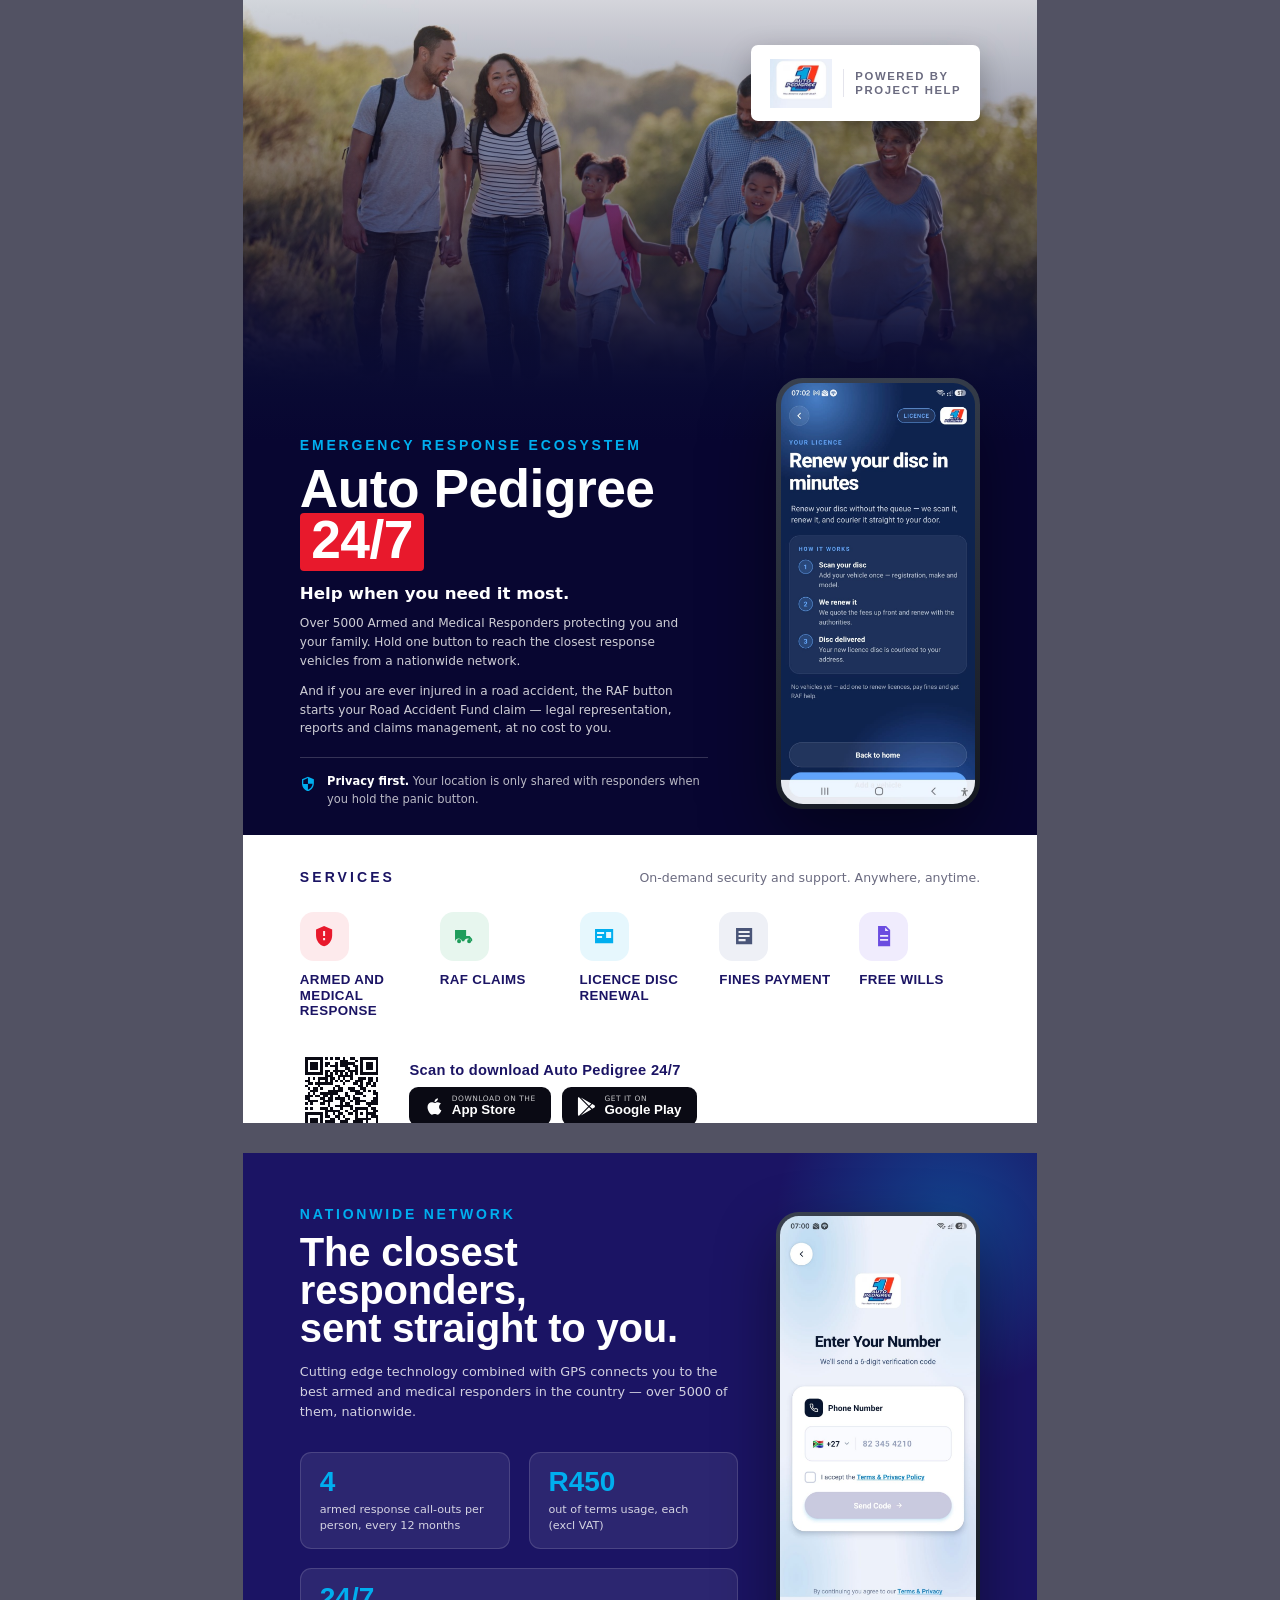
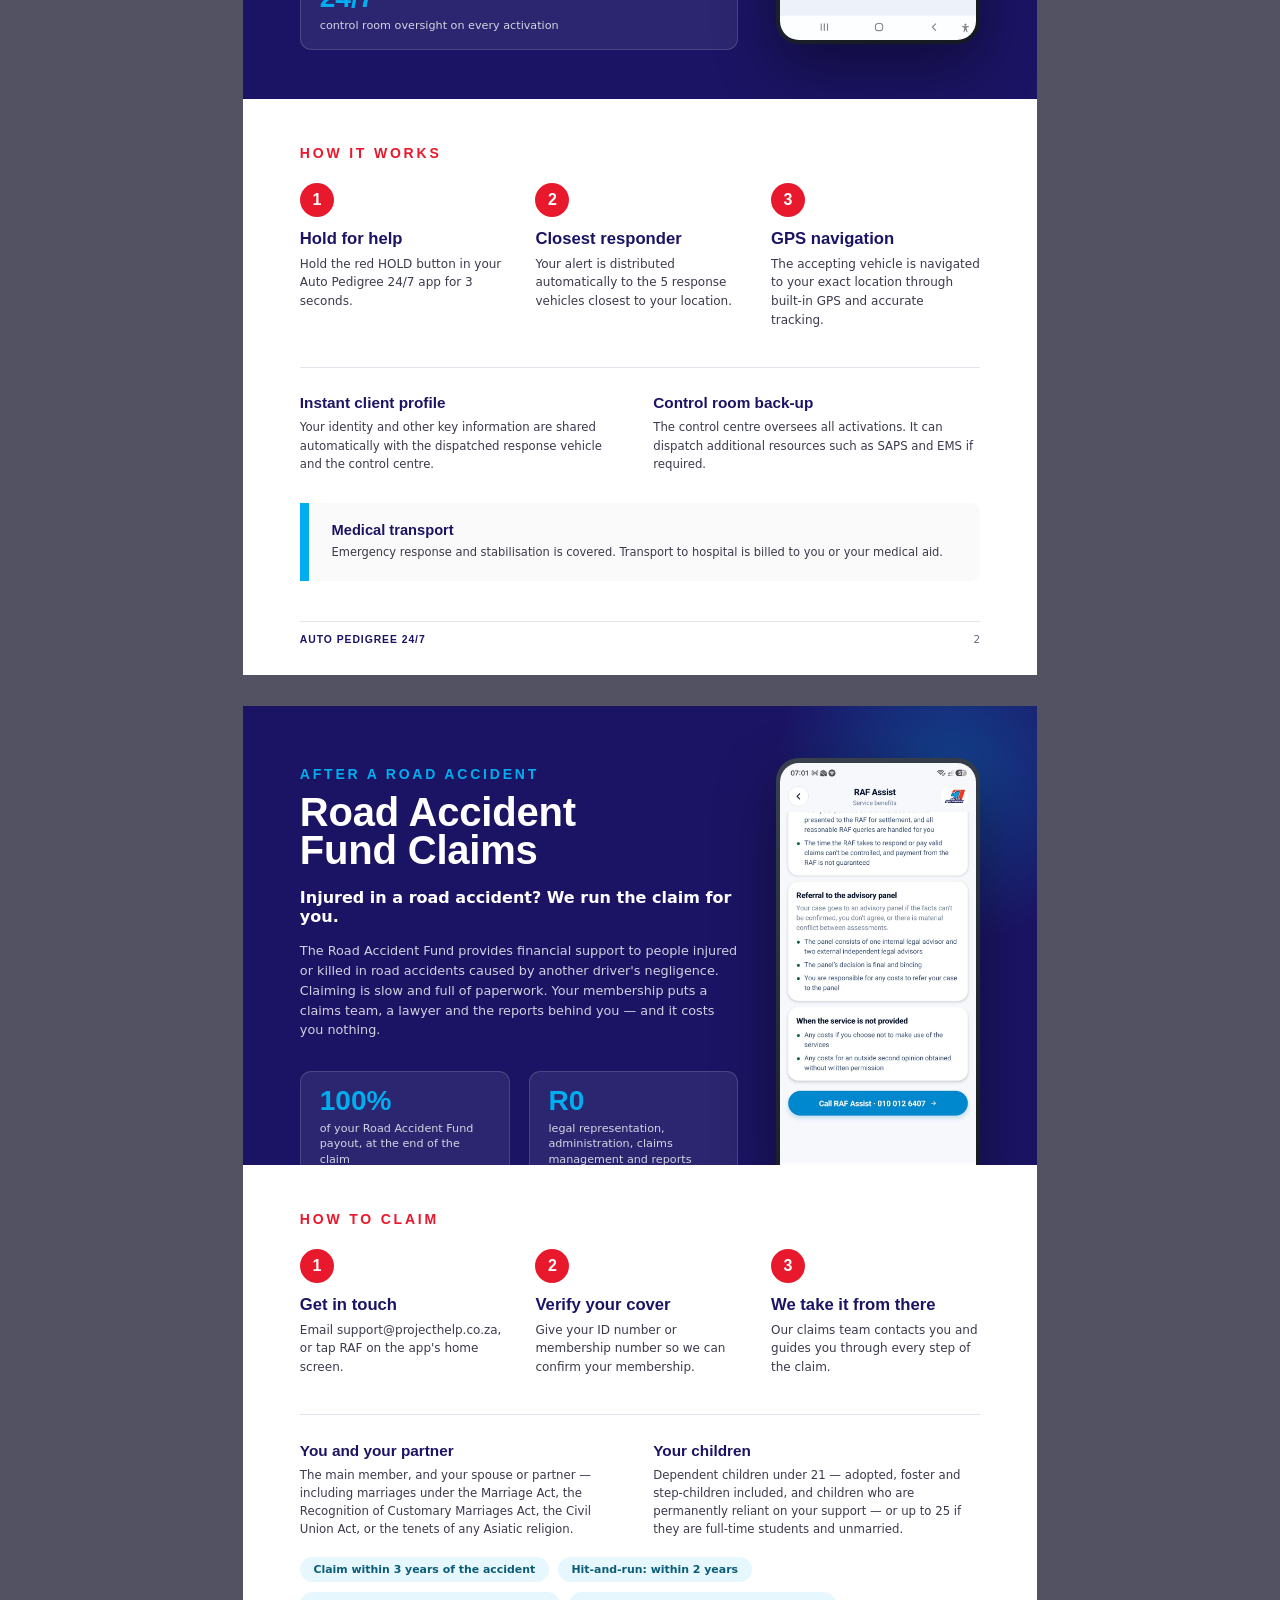
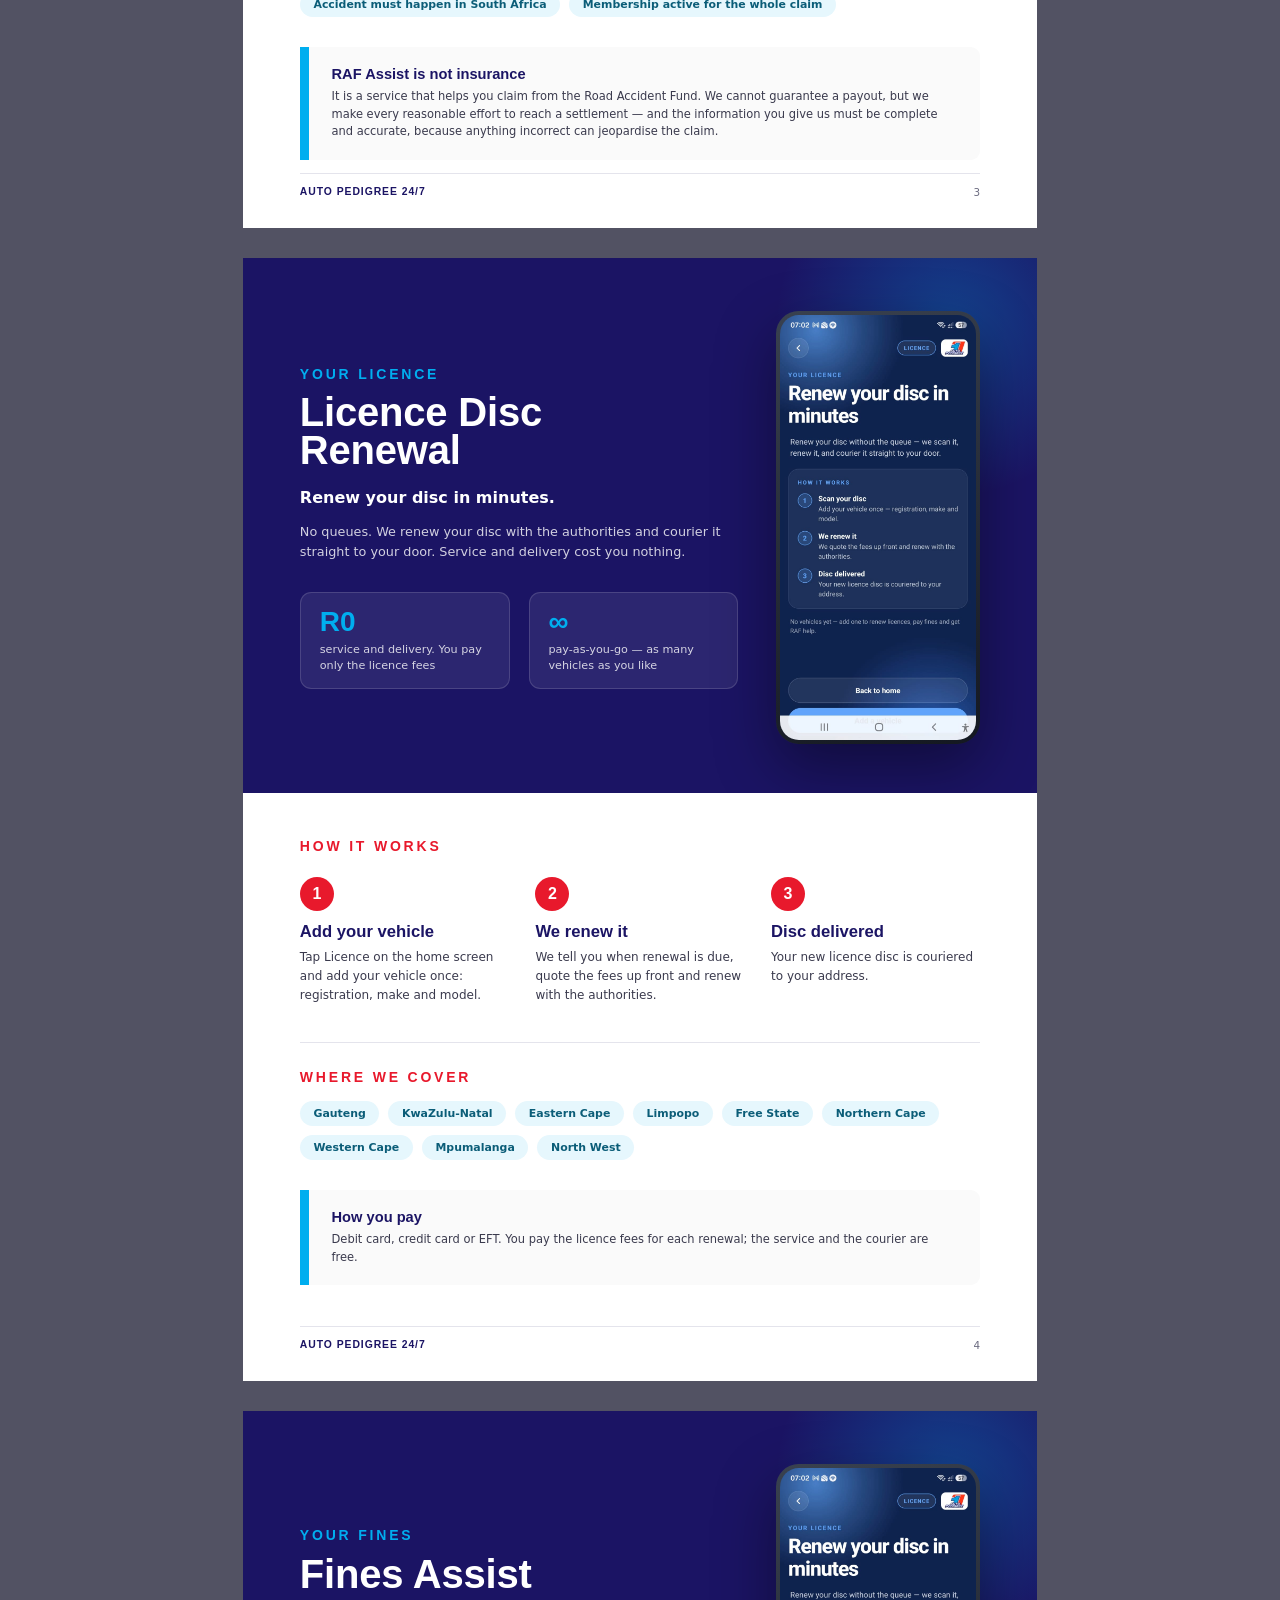
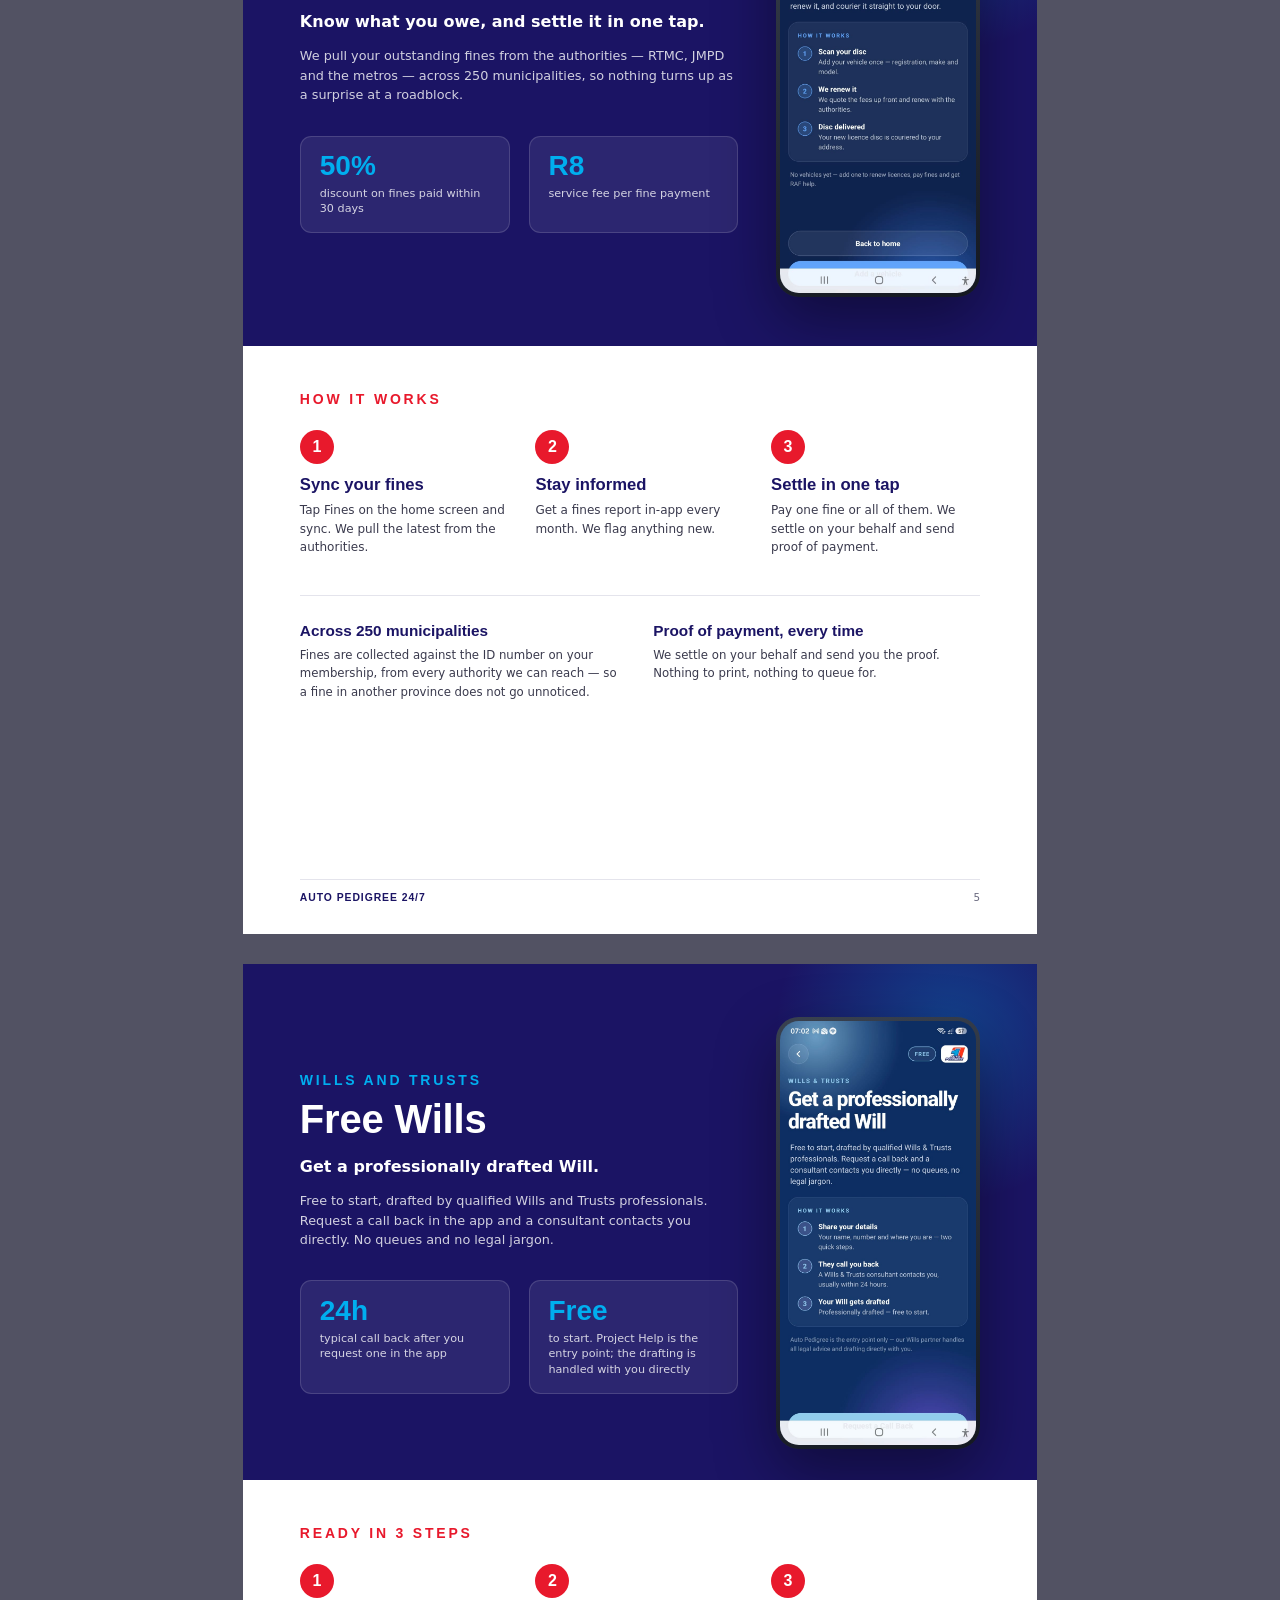
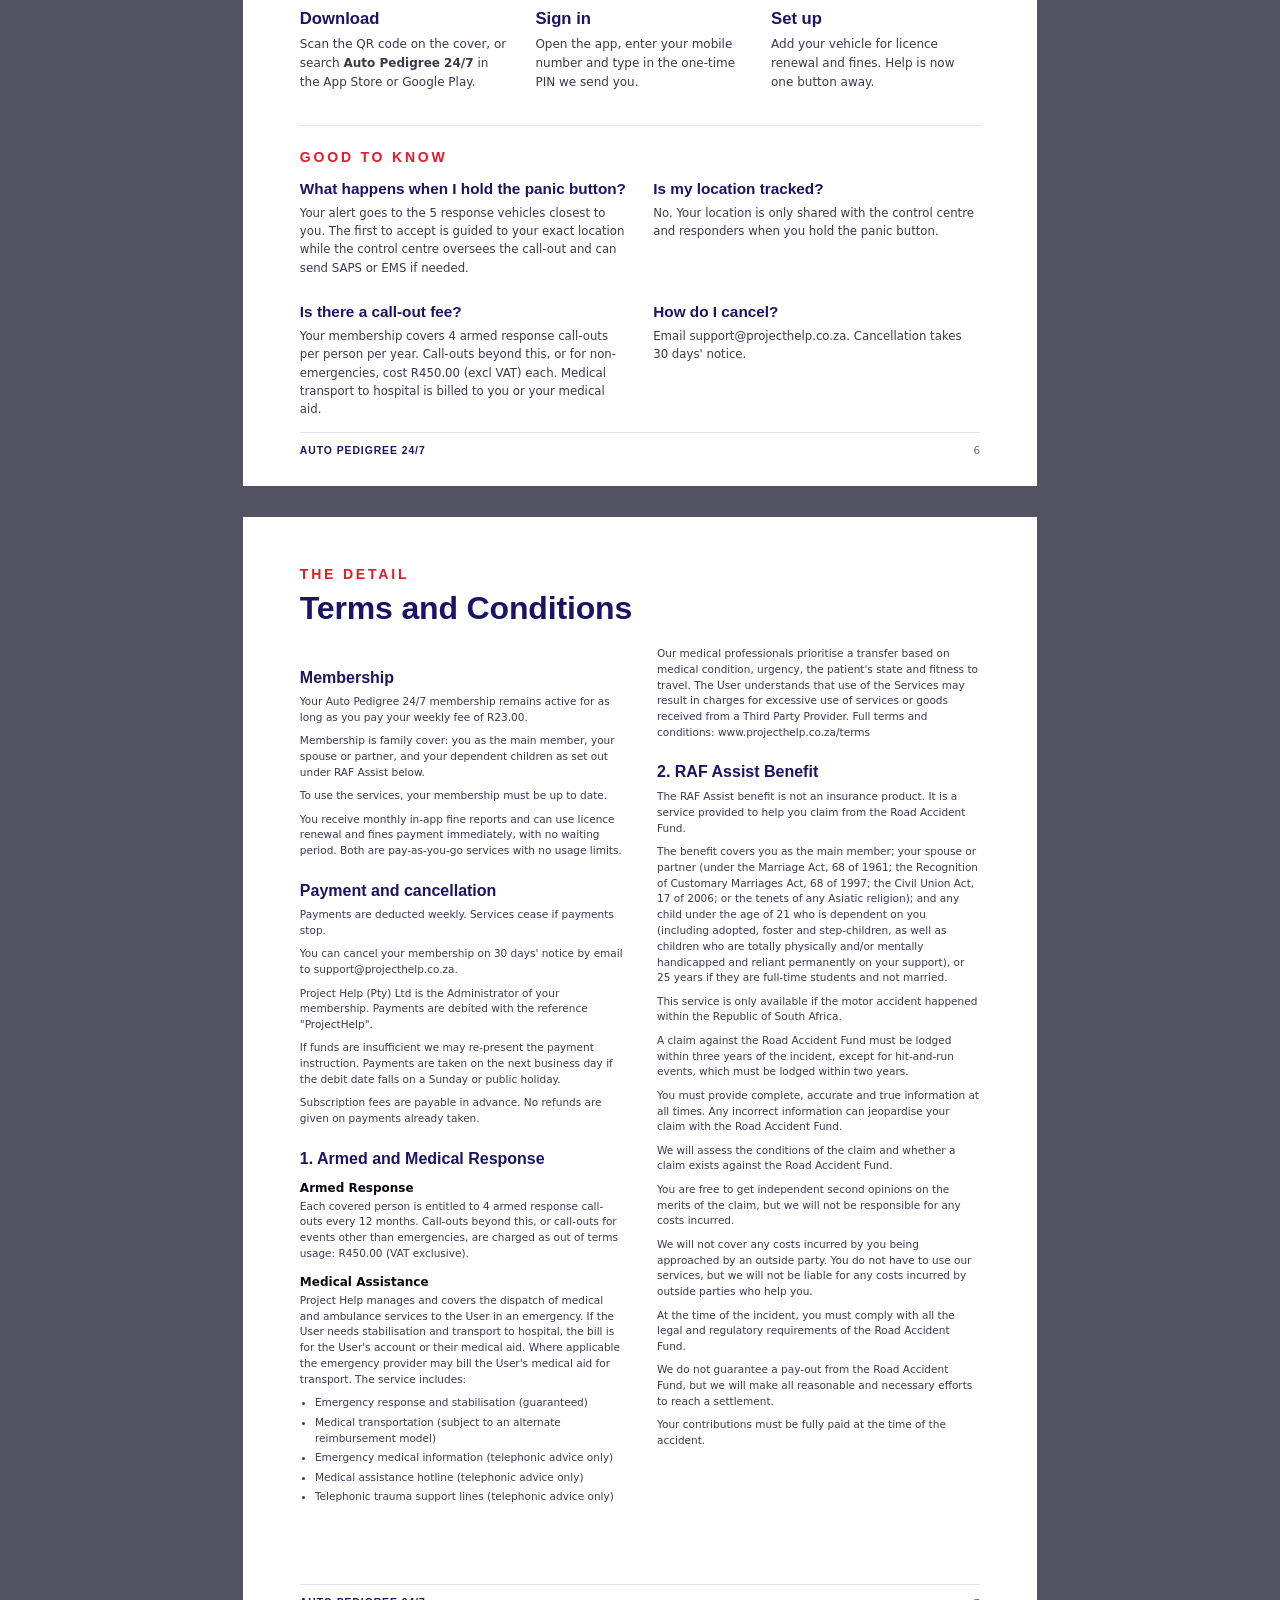
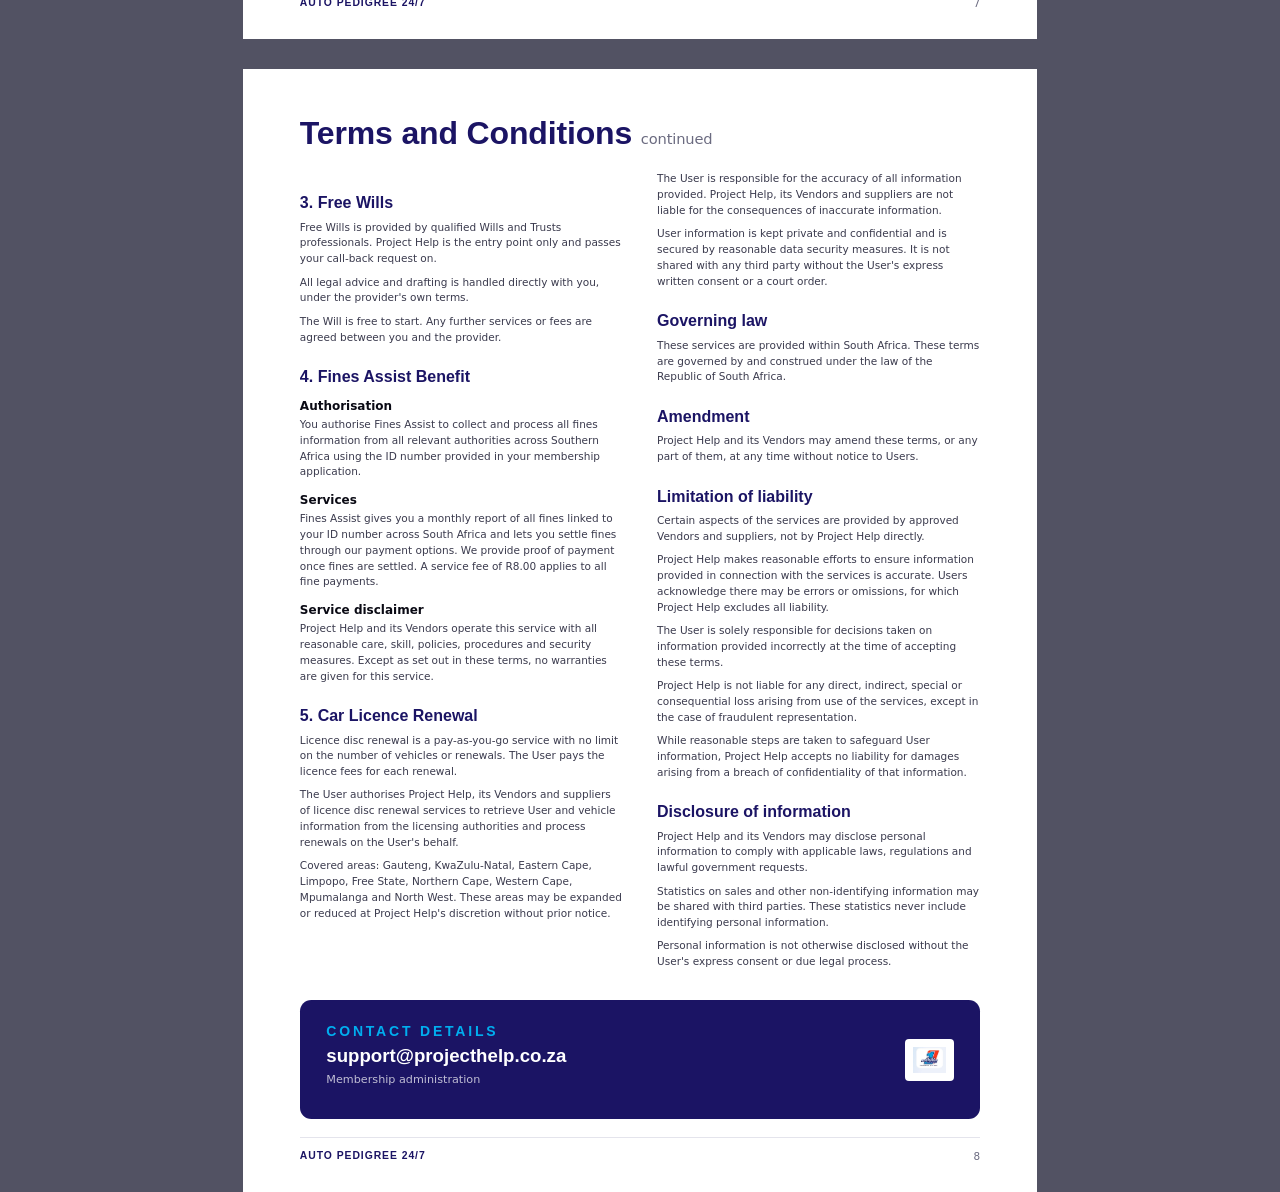
==== brochure/index.html @ 28307c93 "Rebuild the brochure as source, under the name on the App Store The brochure existed only as a 3.2MB" ====
<!doctype html>
<html lang="en">
<head>
<meta charset="utf-8" />
<title>Auto Pedigree 24/7 — brochure</title>
<!--
  THE AUTO PEDIGREE 24/7 BROCHURE, AS SOURCE
  ==========================================
  The previous brochure existed only as a 3.2MB PDF. No HTML, no design file,
  in any repository. When the product name changed, "Premium Help" was on all
  eight pages including the T&Cs and there was nothing to edit — which is how
  a customer came to get an SMS about one product and a brochure about
  another.

  So it is HTML now, and `node build.js` renders the PDF. A rename is one
  search-and-replace, and the brochure and the landing page share the same
  tokens below, so they cannot drift apart by accident.

  Content is carried over verbatim from the 2026-10 PDF, with three changes,
  all of them JD's:
    - the product is Auto Pedigree 24/7, the name on the App Store listing
    - the cover mockup is a real screenshot, not a design of an app that was
      never shipped
    - page 6 said "search Premium Help in the App Store", which would have
      found nothing

  The cover photograph is lifted out of the original PDF so the artwork is
  unchanged.
-->
<style>
@import url("assets/fonts.css");

/* Shared with docs/index.html. If a colour changes, change it in both. */
:root{
  --navy:#1B1464;
  --navy-dark:#100c40;
  --navy-deeper:#080631;
  --red:#E8192C;
  --red-dark:#c8121f;
  --sky:#00AEEF;
  --sky-soft:#e6f7fd;
  --ink:#0a0a14;
  --ink-soft:#3a3a4d;
  --ink-mute:#6b6b80;
  --paper:#FAFAFA;
  --line:#e4e4ec;
  --display:'Barlow Condensed', 'Arial Narrow', sans-serif;
  --body:'Barlow', system-ui, sans-serif;
}

*{box-sizing:border-box; margin:0; padding:0;}
html{-webkit-print-color-adjust:exact; print-color-adjust:exact;}
body{font-family:var(--body); color:var(--ink); background:#525263;}

.page{
  position:relative; overflow:hidden;
  width:210mm; height:297mm;
  margin:0 auto 8mm; background:#fff;
  page-break-after:always; break-after:page;
}
.page:last-child{page-break-after:auto; break-after:auto; margin-bottom:0;}

@page{ size:A4; margin:0; }
@media print{
  body{background:#fff;}
  .page{margin:0; box-shadow:none;}
}

/* ---------- shared type ---------- */
.eyebrow{
  font-family:var(--display); font-weight:700;
  font-size:10.5pt; letter-spacing:.20em; text-transform:uppercase;
  color:var(--sky);
}
.eyebrow.on-light{color:var(--red);}
h1{
  font-family:var(--display); font-weight:900;
  font-size:40pt; line-height:.90; letter-spacing:-.01em;
}
h2{
  font-family:var(--display); font-weight:800;
  font-size:30pt; line-height:.95; letter-spacing:-.005em; color:var(--navy);
}
.lede{font-size:12pt; font-weight:600; color:var(--ink); margin-top:5mm;}
p{font-size:9.6pt; line-height:1.55; color:var(--ink-soft);}
.pad{padding:14mm 15mm;}

/* ---------- cover ---------- */
.cover{background:var(--navy-deeper); color:#fff;}
.cover-photo{
  position:absolute; inset:0 0 auto 0; height:118mm;
  background:url("assets/cover-family.png") center top/cover no-repeat;
}
.cover-photo::after{
  content:""; position:absolute; inset:0;
  background:linear-gradient(180deg, rgba(8,6,49,.06) 0%, rgba(8,6,49,.48) 46%, var(--navy-deeper) 99%);
}
/* The strip occupies the bottom 76mm, so the body gets everything above it
   and nothing is laid out underneath it. inset:0 put the copy behind the
   strip and silently cropped two paragraphs off the cover. */
.cover-body{
  position:absolute; left:0; right:0; top:0; bottom:76mm;
  display:flex; flex-direction:column;
  padding:12mm 15mm 7mm;
}
.cover-badge{
  align-self:flex-end;
  background:#fff; border-radius:7px; padding:3.5mm 5mm;
  box-shadow:0 3mm 8mm rgba(0,0,0,.28);
  display:flex; align-items:center; gap:3mm;
}
.cover-badge img{height:13mm; width:auto; display:block;}
.cover-badge span{
  font-family:var(--display); font-weight:700; font-size:8.5pt;
  letter-spacing:.14em; text-transform:uppercase; color:var(--ink-mute);
  border-left:1px solid var(--line); padding-left:3mm; line-height:1.25;
}
.cover-main{
  display:grid; grid-template-columns:1fr 54mm; gap:9mm;
  align-items:end; margin-top:auto;
}
.cover-copy h1{color:#fff;}
.cover-copy h1 .mark{
  color:#fff; background:var(--red);
  padding:0 3mm 1.2mm; border-radius:4px;
  display:inline-block; line-height:1;
}
.cover-copy .lede{color:#fff; font-size:12.5pt; margin-top:3.5mm;}
.cover-copy p{color:rgba(255,255,255,.80); margin-top:3mm; max-width:104mm; font-size:9.1pt;}
.privacy{
  margin-top:5mm; padding-top:4mm; border-top:1px solid rgba(255,255,255,.18);
  display:flex; gap:3mm; align-items:flex-start; max-width:108mm;
}
.privacy svg{width:4.2mm; height:4.2mm; flex:0 0 auto; margin-top:.6mm; fill:var(--sky);}
.privacy p{color:rgba(255,255,255,.72); font-size:8.6pt; margin:0;}
.privacy b{color:#fff;}
.cover-phone{
  border-radius:7mm; padding:1.3mm;
  background:linear-gradient(160deg,#39414f,#141821);
  box-shadow:0 8mm 20mm rgba(0,0,0,.45);
}
.cover-phone img{display:block; width:100%; border-radius:5.8mm;}

/* cover services strip */
.cover-strip{
  position:absolute; left:0; right:0; bottom:0; height:76mm;
  background:#fff; padding:9mm 15mm 0;
}
.strip-head{display:flex; justify-content:space-between; align-items:baseline;}
.strip-head .eyebrow{color:var(--navy); letter-spacing:.22em;}
.strip-head span{font-size:9.4pt; color:var(--ink-mute);}
.services{
  display:grid; grid-template-columns:repeat(5,1fr); gap:5mm;
  margin-top:7mm;
}
.svc{text-align:left;}
.svc-ico{
  width:13mm; height:13mm; border-radius:3.6mm;
  display:flex; align-items:center; justify-content:center;
  margin-bottom:3mm;
}
.svc-ico svg{width:6.4mm; height:6.4mm;}
.svc-name{
  font-family:var(--display); font-weight:700; font-size:10pt;
  line-height:1.15; color:var(--navy); text-transform:uppercase; letter-spacing:.03em;
}
.i-red{background:#fdeaec;} .i-red svg{fill:var(--red);}
.i-green{background:#e7f6ee;} .i-green svg{fill:#1f9d5b;}
.i-sky{background:var(--sky-soft);} .i-sky svg{fill:var(--sky);}
.i-slate{background:#eef0f6;} .i-slate svg{fill:#4a5578;}
.i-violet{background:#f0ecfd;} .i-violet svg{fill:#6b4ce0;}

.getapp{display:flex; align-items:center; gap:7mm; margin-top:9mm;}
.qr{width:22mm; height:22mm; flex:0 0 auto;}
.getapp-copy{font-family:var(--display); font-weight:700; font-size:11pt; color:var(--navy); letter-spacing:.02em;}
.stores{display:flex; gap:3mm; margin-top:2.5mm;}
.store{
  display:flex; align-items:center; gap:2.2mm;
  background:#0a0a14; color:#fff; border-radius:2.4mm;
  padding:2.2mm 4mm;
}
.store svg{width:5mm; height:5mm; fill:#fff;}
.store small{display:block; font-size:5.6pt; letter-spacing:.07em; text-transform:uppercase; opacity:.78; line-height:1;}
.store b{display:block; font-family:var(--display); font-weight:700; font-size:10pt; line-height:1.1;}

/* ---------- interior pages ---------- */
.sheet{display:flex; flex-direction:column; height:100%;}
.sheet-hero{
  background:var(--navy); color:#fff;
  padding:14mm 15mm 13mm;
  position:relative; overflow:hidden;
}
.sheet-hero::after{
  content:""; position:absolute; right:-24mm; top:-30mm;
  width:95mm; height:95mm; border-radius:50%;
  background:radial-gradient(circle, rgba(0,174,239,.30), transparent 68%);
}
.sheet-hero .inner{position:relative; z-index:1; display:grid; grid-template-columns:1fr 54mm; gap:10mm; align-items:center;}
.sheet-hero h2{color:#fff;}
.sheet-hero .lede{color:#fff;}
.sheet-hero p{color:rgba(255,255,255,.80); margin-top:4mm;}
.sheet-phone{border-radius:6mm; padding:1.1mm; background:linear-gradient(160deg,#39414f,#141821); box-shadow:0 6mm 16mm rgba(0,0,0,.4);}
.sheet-phone img{display:block; width:100%; border-radius:5mm;}

.facts{display:flex; gap:5mm; margin-top:8mm; flex-wrap:wrap;}
.fact{
  background:rgba(255,255,255,.08); border:1px solid rgba(255,255,255,.14);
  border-radius:3mm; padding:4mm 5mm; min-width:46mm; flex:1;
}
.fact b{
  display:block; font-family:var(--display); font-weight:900;
  font-size:21pt; line-height:1; color:var(--sky);
}
.fact span{display:block; font-size:8.4pt; color:rgba(255,255,255,.80); margin-top:1.6mm; line-height:1.4;}

.sheet-body{padding:12mm 15mm 18mm; flex:1;}
.steps{display:grid; grid-template-columns:repeat(3,1fr); gap:7mm; margin-top:6mm;}
.step-n{
  width:9mm; height:9mm; border-radius:50%;
  background:var(--red); color:#fff;
  font-family:var(--display); font-weight:800; font-size:12pt;
  display:flex; align-items:center; justify-content:center; margin-bottom:3mm;
}
.step h4{font-family:var(--display); font-weight:700; font-size:12.5pt; color:var(--navy); margin-bottom:1.6mm;}
.step p{font-size:9pt;}

.notes{margin-top:10mm; padding-top:7mm; border-top:1px solid var(--line); display:grid; grid-template-columns:1fr 1fr; gap:7mm;}
.note h4{font-family:var(--display); font-weight:700; font-size:11.5pt; color:var(--navy); margin-bottom:1.6mm;}
.note p{font-size:8.8pt;}

.pills{display:flex; flex-wrap:wrap; gap:2.4mm; margin-top:5mm;}
.pill{
  background:var(--sky-soft); color:#0b5d78;
  border-radius:99px; padding:1.6mm 3.6mm;
  font-size:8.2pt; font-weight:600;
}
.pill.warn{background:#fdeaec; color:#9a1220;}

.disclaimer{
  margin-top:8mm; background:var(--paper); border-left:2.6mm solid var(--sky);
  padding:5mm 6mm; border-radius:0 2.4mm 2.4mm 0;
}
.disclaimer b{font-family:var(--display); font-weight:700; font-size:11pt; color:var(--navy); display:block; margin-bottom:1.6mm;}
.disclaimer p{font-size:8.6pt;}

.foot{
  position:absolute; left:15mm; right:15mm; bottom:8mm;
  display:flex; justify-content:space-between; align-items:center;
  font-size:7.8pt; color:var(--ink-mute);
  border-top:1px solid var(--line); padding-top:3mm;
}
.foot b{font-family:var(--display); font-weight:700; letter-spacing:.09em; text-transform:uppercase; color:var(--navy);}

/* ---------- terms ---------- */
.terms{padding:13mm 15mm 16mm;}
.terms h2{font-size:24pt; margin-bottom:6mm;}
.terms h3{
  font-family:var(--display); font-weight:700; font-size:12pt;
  color:var(--navy); margin:6mm 0 2mm;
}
.terms h4{font-family:var(--body); font-weight:700; font-size:9pt; color:var(--ink); margin:3.5mm 0 1mm;}
.terms p, .terms li{font-size:7.9pt; line-height:1.5; color:var(--ink-soft);}
.terms p{margin-bottom:2mm;}
.terms ul{margin:1.5mm 0 0 4mm;}
.terms li{margin-bottom:1mm;}
.terms .cols{column-count:2; column-gap:9mm;}
.terms .cols > *{break-inside:avoid;}
.contact{
  margin-top:8mm; background:var(--navy); color:#fff;
  border-radius:3mm; padding:6mm 7mm;
  display:flex; justify-content:space-between; align-items:center;
}
.contact .eyebrow{color:var(--sky);}
.contact b{display:block; font-family:var(--display); font-weight:700; font-size:14pt; margin-top:1.5mm;}
.contact img{height:11mm; background:#fff; border-radius:4px; padding:2mm;}
</style>
</head>
<body>

<!-- ============================ 1. COVER ============================ -->
<section class="page cover">
  <div class="cover-photo"></div>
  <div class="cover-body">
    <div class="cover-badge">
      <img src="assets/ap-logo.png" alt="Auto Pedigree" />
      <span>Powered by<br>Project Help</span>
    </div>

    <div class="cover-main">
      <div class="cover-copy">
        <div class="eyebrow">Emergency response ecosystem</div>
        <h1 style="margin-top:3mm">Auto Pedigree<br><span class="mark">24/7</span></h1>
        <div class="lede">Help when you need it most.</div>
        <p>
          Over 5000 Armed and Medical Responders protecting you and your family.
          Hold one button to reach the closest response vehicles from a nationwide network.
        </p>
        <p>
          And if you are ever injured in a road accident, the RAF button starts your
          Road Accident Fund claim — legal representation, reports and claims
          management, at no cost to you.
        </p>
        <div class="privacy">
          <svg viewBox="0 0 24 24"><path d="M12 1 3 5v6c0 5.5 3.8 10.7 9 12 5.2-1.3 9-6.5 9-12V5l-9-4Zm0 10.9h7c-.5 4.1-3.2 7.8-7 9V12H5V6.3l7-3.1v8.7Z"/></svg>
          <p><b>Privacy first.</b> Your location is only shared with responders when you hold the panic button.</p>
        </div>
      </div>

      <div class="cover-phone">
        <img src="assets/app-licence.jpg" alt="The Auto Pedigree 24/7 app" />
      </div>
    </div>
  </div>

  <div class="cover-strip">
    <div class="strip-head">
      <div class="eyebrow">Services</div>
      <span>On-demand security and support. Anywhere, anytime.</span>
    </div>

    <div class="services">
      <div class="svc">
        <div class="svc-ico i-red"><svg viewBox="0 0 24 24"><path d="M12 2 4 5.5v5.8c0 5 3.4 9.7 8 10.7 4.6-1 8-5.7 8-10.7V5.5L12 2Zm1 14h-2v-2h2v2Zm0-4h-2V7h2v5Z"/></svg></div>
        <div class="svc-name">Armed and medical response</div>
      </div>
      <div class="svc">
        <div class="svc-ico i-green"><svg viewBox="0 0 24 24"><path d="M5 17a2 2 0 1 0 4 0 2 2 0 0 0-4 0Zm10 0a2 2 0 1 0 4 0 2 2 0 0 0-4 0ZM3 6h11v6h3.5l2.5 3v2h-1.1a3.5 3.5 0 0 0-6.8 0H9.9a3.5 3.5 0 0 0-6.8 0H3V6Z"/></svg></div>
        <div class="svc-name">RAF claims</div>
      </div>
      <div class="svc">
        <div class="svc-ico i-sky"><svg viewBox="0 0 24 24"><path d="M3 5h18v14H3V5Zm2 3v2h7V8H5Zm0 4v2h5v-2H5Zm9-4v6h5V8h-5Z"/></svg></div>
        <div class="svc-name">Licence disc renewal</div>
      </div>
      <div class="svc">
        <div class="svc-ico i-slate"><svg viewBox="0 0 24 24"><path d="M4 4h16v16H4V4Zm2.5 3v2h11V7h-11Zm0 4v2h11v-2h-11Zm0 4v2h7v-2h-7Z"/></svg></div>
        <div class="svc-name">Fines payment</div>
      </div>
      <div class="svc">
        <div class="svc-ico i-violet"><svg viewBox="0 0 24 24"><path d="M6 2h8l4 4v16H6V2Zm7 1.5V7h3.5L13 3.5ZM8 11v1.6h8V11H8Zm0 4v1.6h8V15H8Z"/></svg></div>
        <div class="svc-name">Free wills</div>
      </div>
    </div>

    <div class="getapp">
      <svg class="qr" viewBox="0 0 33 33" shape-rendering="crispEdges" aria-label="Scan to download Auto Pedigree 24/7"><rect width="33" height="33" fill="#fff"/><path class="qrline" stroke="#0a0a14" d="M2 2.5h7m1 0h1m1 0h1m1 0h2m1 0h1m2 0h2m2 0h7m-29 1h1m5 0h1m7 0h3m3 0h1m1 0h1m5 0h1m-29 1h1m1 0h3m1 0h1m1 0h2m2 0h1m1 0h6m2 0h1m1 0h3m1 0h1m-29 1h1m1 0h3m1 0h1m1 0h1m1 0h3m1 0h3m2 0h2m1 0h1m1 0h3m1 0h1m-29 1h1m1 0h3m1 0h1m5 0h1m3 0h2m2 0h1m1 0h1m1 0h3m1 0h1m-29 1h1m5 0h1m1 0h2m1 0h5m1 0h4m1 0h1m5 0h1m-29 1h7m1 0h1m1 0h1m1 0h1m1 0h1m1 0h1m1 0h1m1 0h1m1 0h7m-21 1h3m2 0h6m-18 1h1m1 0h1m1 0h4m1 0h2m1 0h1m1 0h1m2 0h1m2 0h3m1 0h2m1 0h1m-29 1h2m3 0h1m2 0h1m1 0h1m1 0h1m1 0h1m1 0h2m2 0h3m2 0h2m1 0h1m-28 1h2m1 0h7m4 0h1m3 0h2m1 0h1m1 0h2m1 0h1m-28 1h1m4 0h1m6 0h2m7 0h2m1 0h1m1 0h2m-27 1h1m1 0h2m1 0h1m4 0h1m1 0h2m2 0h3m2 0h2m-22 1h3m4 0h6m3 0h4m1 0h1m1 0h1m1 0h1m-27 1h1m1 0h1m2 0h7m3 0h1m3 0h3m4 0h2m-29 1h3m1 0h2m1 0h2m1 0h1m2 0h1m2 0h2m1 0h1m3 0h1m4 0h1m-29 1h2m4 0h2m1 0h2m1 0h4m1 0h1m1 0h3m5 0h2m-28 1h4m2 0h4m3 0h2m2 0h1m1 0h4m2 0h3m-29 1h1m1 0h1m3 0h2m1 0h1m4 0h1m1 0h2m2 0h2m2 0h5m-20 1h1m2 0h7m6 0h1m-26 1h1m1 0h1m3 0h3m1 0h1m3 0h1m3 0h1m1 0h5m1 0h2m-20 1h6m2 0h1m2 0h2m3 0h1m2 0h2m-29 1h7m1 0h1m2 0h1m1 0h2m2 0h2m1 0h1m1 0h1m1 0h4m-28 1h1m5 0h1m1 0h2m2 0h2m1 0h1m4 0h1m3 0h1m1 0h3m-29 1h1m1 0h3m1 0h1m3 0h2m1 0h1m2 0h2m2 0h6m2 0h1m-29 1h1m1 0h3m1 0h1m1 0h4m2 0h3m2 0h4m1 0h1m3 0h1m-29 1h1m1 0h3m1 0h1m6 0h1m5 0h2m3 0h3m1 0h1m-29 1h1m5 0h1m1 0h8m1 0h1m2 0h1m1 0h2m3 0h1m-28 1h7m3 0h3m1 0h1m1 0h2m2 0h1m3 0h1m2 0h1"/></svg>
      <div>
        <div class="getapp-copy">Scan to download Auto Pedigree 24/7</div>
        <div class="stores">
          <div class="store">
            <svg viewBox="0 0 384 512"><path d="M318.7 268.7c-.2-36.7 16.4-64.4 50-84.8-18.8-26.9-47.2-41.7-84.7-44.6-35.5-2.8-74.3 20.7-88.5 20.7-15 0-49.4-19.7-76.4-19.7C63.3 141.2 4 184.8 4 273.5q0 39.3 14.4 81.2c12.8 36.7 59 126.7 107.2 125.2 25.2-.6 43-17.9 75.8-17.9 31.8 0 48.3 17.9 76.4 17.9 48.6-.7 90.4-82.5 102.6-119.3-65.2-30.7-61.7-90-61.7-91.9Zm-56.6-164.2c27.3-32.4 24.8-61.9 24-72.5-24.1 1.4-52 16.4-67.9 34.9-17.5 19.8-27.8 44.3-25.6 71.9 26.1 2 49.9-11.4 69.5-34.3Z"/></svg>
            <div><small>Download on the</small><b>App Store</b></div>
          </div>
          <div class="store">
            <svg viewBox="0 0 512 512"><path d="M325.3 234.3 104.6 13l280.8 161.2-60.1 60.1ZM47 0C34 6.8 25.3 19.2 25.3 35.3v441.3c0 16.1 8.7 28.5 21.7 35.3l256.6-256L47 0Zm425.2 225.6-58.9-34.1-65.7 64.5 65.7 64.5 60.1-34.1c18-14.3 18-46.5-1.2-60.8ZM104.6 499l280.8-161.2-60.1-60.1L104.6 499Z"/></svg>
            <div><small>Get it on</small><b>Google Play</b></div>
          </div>
        </div>
      </div>
    </div>
  </div>
</section>

<!-- ======================== 2. ARMED RESPONSE ======================== -->
<section class="page">
  <div class="sheet">
    <div class="sheet-hero">
      <div class="inner">
        <div>
          <div class="eyebrow">Nationwide network</div>
          <h2 style="margin-top:3mm">The closest responders,<br>sent straight to you.</h2>
          <p>
            Cutting edge technology combined with GPS connects you to the best armed
            and medical responders in the country — over 5000 of them, nationwide.
          </p>
          <div class="facts">
            <div class="fact"><b>4</b><span>armed response call-outs per person, every 12 months</span></div>
            <div class="fact"><b>R450</b><span>out of terms usage, each (excl VAT)</span></div>
            <div class="fact"><b>24/7</b><span>control room oversight on every activation</span></div>
          </div>
        </div>
        <div class="sheet-phone"><img src="assets/app-signin.jpg" alt="Signing in to Auto Pedigree 24/7" /></div>
      </div>
    </div>

    <div class="sheet-body">
      <div class="eyebrow on-light">How it works</div>
      <div class="steps">
        <div class="step">
          <div class="step-n">1</div>
          <h4>Hold for help</h4>
          <p>Hold the red HOLD button in your Auto Pedigree 24/7 app for 3 seconds.</p>
        </div>
        <div class="step">
          <div class="step-n">2</div>
          <h4>Closest responder</h4>
          <p>Your alert is distributed automatically to the 5 response vehicles closest to your location.</p>
        </div>
        <div class="step">
          <div class="step-n">3</div>
          <h4>GPS navigation</h4>
          <p>The accepting vehicle is navigated to your exact location through built-in GPS and accurate tracking.</p>
        </div>
      </div>

      <div class="notes">
        <div class="note">
          <h4>Instant client profile</h4>
          <p>Your identity and other key information are shared automatically with the dispatched response vehicle and the control centre.</p>
        </div>
        <div class="note">
          <h4>Control room back-up</h4>
          <p>The control centre oversees all activations. It can dispatch additional resources such as SAPS and EMS if required.</p>
        </div>
      </div>

      <div class="disclaimer">
        <b>Medical transport</b>
        <p>Emergency response and stabilisation is covered. Transport to hospital is billed to you or your medical aid.</p>
      </div>
    </div>
  </div>
  <div class="foot"><b>Auto Pedigree 24/7</b><span>2</span></div>
</section>

<!-- ============================ 3. RAF ============================ -->
<section class="page">
  <div class="sheet">
    <div class="sheet-hero">
      <div class="inner">
        <div>
          <div class="eyebrow">After a road accident</div>
          <h2 style="margin-top:3mm">Road Accident<br>Fund Claims</h2>
          <div class="lede">Injured in a road accident? We run the claim for you.</div>
          <p>
            The Road Accident Fund provides financial support to people injured or killed
            in road accidents caused by another driver's negligence. Claiming is slow and
            full of paperwork. Your membership puts a claims team, a lawyer and the
            reports behind you — and it costs you nothing.
          </p>
          <div class="facts">
            <div class="fact"><b>100%</b><span>of your Road Accident Fund payout, at the end of the claim</span></div>
            <div class="fact"><b>R0</b><span>legal representation, administration, claims management and reports</span></div>
          </div>
        </div>
        <div class="sheet-phone"><img src="assets/app-raf.jpg" alt="RAF Assist in the Auto Pedigree 24/7 app" /></div>
      </div>
    </div>

    <div class="sheet-body">
      <div class="eyebrow on-light">How to claim</div>
      <div class="steps">
        <div class="step">
          <div class="step-n">1</div>
          <h4>Get in touch</h4>
          <p>Email support@projecthelp.co.za, or tap RAF on the app's home screen.</p>
        </div>
        <div class="step">
          <div class="step-n">2</div>
          <h4>Verify your cover</h4>
          <p>Give your ID number or membership number so we can confirm your membership.</p>
        </div>
        <div class="step">
          <div class="step-n">3</div>
          <h4>We take it from there</h4>
          <p>Our claims team contacts you and guides you through every step of the claim.</p>
        </div>
      </div>

      <div class="notes">
        <div class="note">
          <h4>You and your partner</h4>
          <p>The main member, and your spouse or partner — including marriages under the Marriage Act, the Recognition of Customary Marriages Act, the Civil Union Act, or the tenets of any Asiatic religion.</p>
        </div>
        <div class="note">
          <h4>Your children</h4>
          <p>Dependent children under 21 — adopted, foster and step-children included, and children who are permanently reliant on your support — or up to 25 if they are full-time students and unmarried.</p>
        </div>
      </div>

      <div class="pills">
        <span class="pill">Claim within 3 years of the accident</span>
        <span class="pill">Hit-and-run: within 2 years</span>
        <span class="pill">Accident must happen in South Africa</span>
        <span class="pill">Membership active for the whole claim</span>
      </div>

      <div class="disclaimer">
        <b>RAF Assist is not insurance</b>
        <p>
          It is a service that helps you claim from the Road Accident Fund. We cannot
          guarantee a payout, but we make every reasonable effort to reach a settlement —
          and the information you give us must be complete and accurate, because anything
          incorrect can jeopardise the claim.
        </p>
      </div>
    </div>
  </div>
  <div class="foot"><b>Auto Pedigree 24/7</b><span>3</span></div>
</section>

<!-- ========================== 4. LICENCE ========================== -->
<section class="page">
  <div class="sheet">
    <div class="sheet-hero">
      <div class="inner">
        <div>
          <div class="eyebrow">Your licence</div>
          <h2 style="margin-top:3mm">Licence Disc<br>Renewal</h2>
          <div class="lede">Renew your disc in minutes.</div>
          <p>
            No queues. We renew your disc with the authorities and courier it straight to
            your door. Service and delivery cost you nothing.
          </p>
          <div class="facts">
            <div class="fact"><b>R0</b><span>service and delivery. You pay only the licence fees</span></div>
            <div class="fact"><b>∞</b><span>pay-as-you-go — as many vehicles as you like</span></div>
          </div>
        </div>
        <div class="sheet-phone"><img src="assets/app-licence.jpg" alt="Licence disc renewal in the Auto Pedigree 24/7 app" /></div>
      </div>
    </div>

    <div class="sheet-body">
      <div class="eyebrow on-light">How it works</div>
      <div class="steps">
        <div class="step">
          <div class="step-n">1</div>
          <h4>Add your vehicle</h4>
          <p>Tap Licence on the home screen and add your vehicle once: registration, make and model.</p>
        </div>
        <div class="step">
          <div class="step-n">2</div>
          <h4>We renew it</h4>
          <p>We tell you when renewal is due, quote the fees up front and renew with the authorities.</p>
        </div>
        <div class="step">
          <div class="step-n">3</div>
          <h4>Disc delivered</h4>
          <p>Your new licence disc is couriered to your address.</p>
        </div>
      </div>

      <div style="margin-top:10mm; padding-top:7mm; border-top:1px solid var(--line)">
        <div class="eyebrow on-light">Where we cover</div>
        <div class="pills" style="margin-top:4mm">
          <span class="pill">Gauteng</span><span class="pill">KwaZulu-Natal</span>
          <span class="pill">Eastern Cape</span><span class="pill">Limpopo</span>
          <span class="pill">Free State</span><span class="pill">Northern Cape</span>
          <span class="pill">Western Cape</span><span class="pill">Mpumalanga</span>
          <span class="pill">North West</span>
        </div>
      </div>

      <div class="disclaimer">
        <b>How you pay</b>
        <p>Debit card, credit card or EFT. You pay the licence fees for each renewal; the service and the courier are free.</p>
      </div>
    </div>
  </div>
  <div class="foot"><b>Auto Pedigree 24/7</b><span>4</span></div>
</section>

<!-- =========================== 5. FINES =========================== -->
<section class="page">
  <div class="sheet">
    <div class="sheet-hero">
      <div class="inner">
        <div>
          <div class="eyebrow">Your fines</div>
          <h2 style="margin-top:3mm">Fines Assist</h2>
          <div class="lede">Know what you owe, and settle it in one tap.</div>
          <p>
            We pull your outstanding fines from the authorities — RTMC, JMPD and the metros
            — across 250 municipalities, so nothing turns up as a surprise at a roadblock.
          </p>
          <div class="facts">
            <div class="fact"><b>50%</b><span>discount on fines paid within 30 days</span></div>
            <div class="fact"><b>R8</b><span>service fee per fine payment</span></div>
          </div>
        </div>
        <div class="sheet-phone"><img src="assets/app-licence.jpg" alt="The Auto Pedigree 24/7 app" /></div>
      </div>
    </div>

    <div class="sheet-body">
      <div class="eyebrow on-light">How it works</div>
      <div class="steps">
        <div class="step">
          <div class="step-n">1</div>
          <h4>Sync your fines</h4>
          <p>Tap Fines on the home screen and sync. We pull the latest from the authorities.</p>
        </div>
        <div class="step">
          <div class="step-n">2</div>
          <h4>Stay informed</h4>
          <p>Get a fines report in-app every month. We flag anything new.</p>
        </div>
        <div class="step">
          <div class="step-n">3</div>
          <h4>Settle in one tap</h4>
          <p>Pay one fine or all of them. We settle on your behalf and send proof of payment.</p>
        </div>
      </div>

      <div class="notes">
        <div class="note">
          <h4>Across 250 municipalities</h4>
          <p>Fines are collected against the ID number on your membership, from every authority we can reach — so a fine in another province does not go unnoticed.</p>
        </div>
        <div class="note">
          <h4>Proof of payment, every time</h4>
          <p>We settle on your behalf and send you the proof. Nothing to print, nothing to queue for.</p>
        </div>
      </div>
    </div>
  </div>
  <div class="foot"><b>Auto Pedigree 24/7</b><span>5</span></div>
</section>

<!-- ======================= 6. WILLS + GET GOING ======================= -->
<section class="page">
  <div class="sheet">
    <div class="sheet-hero">
      <div class="inner">
        <div>
          <div class="eyebrow">Wills and trusts</div>
          <h2 style="margin-top:3mm">Free Wills</h2>
          <div class="lede">Get a professionally drafted Will.</div>
          <p>
            Free to start, drafted by qualified Wills and Trusts professionals. Request a
            call back in the app and a consultant contacts you directly. No queues and no
            legal jargon.
          </p>
          <div class="facts">
            <div class="fact"><b>24h</b><span>typical call back after you request one in the app</span></div>
            <div class="fact"><b>Free</b><span>to start. Project Help is the entry point; the drafting is handled with you directly</span></div>
          </div>
        </div>
        <div class="sheet-phone"><img src="assets/app-wills.jpg" alt="Free Wills in the Auto Pedigree 24/7 app" /></div>
      </div>
    </div>

    <div class="sheet-body">
      <div class="eyebrow on-light">Ready in 3 steps</div>
      <div class="steps">
        <div class="step">
          <div class="step-n">1</div>
          <h4>Download</h4>
          <p>Scan the QR code on the cover, or search <b>Auto Pedigree 24/7</b> in the App Store or Google Play.</p>
        </div>
        <div class="step">
          <div class="step-n">2</div>
          <h4>Sign in</h4>
          <p>Open the app, enter your mobile number and type in the one-time PIN we send you.</p>
        </div>
        <div class="step">
          <div class="step-n">3</div>
          <h4>Set up</h4>
          <p>Add your vehicle for licence renewal and fines. Help is now one button away.</p>
        </div>
      </div>

      <div style="margin-top:9mm; padding-top:6mm; border-top:1px solid var(--line)">
        <div class="eyebrow on-light">Good to know</div>
        <div class="notes" style="margin-top:4mm; padding-top:0; border:0">
          <div class="note">
            <h4>What happens when I hold the panic button?</h4>
            <p>Your alert goes to the 5 response vehicles closest to you. The first to accept is guided to your exact location while the control centre oversees the call-out and can send SAPS or EMS if needed.</p>
          </div>
          <div class="note">
            <h4>Is my location tracked?</h4>
            <p>No. Your location is only shared with the control centre and responders when you hold the panic button.</p>
          </div>
          <div class="note">
            <h4>Is there a call-out fee?</h4>
            <p>Your membership covers 4 armed response call-outs per person per year. Call-outs beyond this, or for non-emergencies, cost R450.00 (excl VAT) each. Medical transport to hospital is billed to you or your medical aid.</p>
          </div>
          <div class="note">
            <h4>How do I cancel?</h4>
            <p>Email support@projecthelp.co.za. Cancellation takes 30 days' notice.</p>
          </div>
        </div>
      </div>
    </div>
  </div>
  <div class="foot"><b>Auto Pedigree 24/7</b><span>6</span></div>
</section>

<!-- ========================== 7. TERMS 1 ========================== -->
<section class="page">
  <div class="terms">
    <div class="eyebrow on-light">The detail</div>
    <h2 style="margin-top:3mm">Terms and Conditions</h2>

    <div class="cols">
      <h3>Membership</h3>
      <p>Your Auto Pedigree 24/7 membership remains active for as long as you pay your weekly fee of R23.00.</p>
      <p>Membership is family cover: you as the main member, your spouse or partner, and your dependent children as set out under RAF Assist below.</p>
      <p>To use the services, your membership must be up to date.</p>
      <p>You receive monthly in-app fine reports and can use licence renewal and fines payment immediately, with no waiting period. Both are pay-as-you-go services with no usage limits.</p>

      <h3>Payment and cancellation</h3>
      <p>Payments are deducted weekly. Services cease if payments stop.</p>
      <p>You can cancel your membership on 30 days' notice by email to support@projecthelp.co.za.</p>
      <p>Project Help (Pty) Ltd is the Administrator of your membership. Payments are debited with the reference "ProjectHelp".</p>
      <p>If funds are insufficient we may re-present the payment instruction. Payments are taken on the next business day if the debit date falls on a Sunday or public holiday.</p>
      <p>Subscription fees are payable in advance. No refunds are given on payments already taken.</p>

      <h3>1. Armed and Medical Response</h3>
      <h4>Armed Response</h4>
      <p>Each covered person is entitled to 4 armed response call-outs every 12 months. Call-outs beyond this, or call-outs for events other than emergencies, are charged as out of terms usage: R450.00 (VAT exclusive).</p>
      <h4>Medical Assistance</h4>
      <p>Project Help manages and covers the dispatch of medical and ambulance services to the User in an emergency. If the User needs stabilisation and transport to hospital, the bill is for the User's account or their medical aid. Where applicable the emergency provider may bill the User's medical aid for transport. The service includes:</p>
      <ul>
        <li>Emergency response and stabilisation (guaranteed)</li>
        <li>Medical transportation (subject to an alternate reimbursement model)</li>
        <li>Emergency medical information (telephonic advice only)</li>
        <li>Medical assistance hotline (telephonic advice only)</li>
        <li>Telephonic trauma support lines (telephonic advice only)</li>
      </ul>
      <p>Our medical professionals prioritise a transfer based on medical condition, urgency, the patient's state and fitness to travel. The User understands that use of the Services may result in charges for excessive use of services or goods received from a Third Party Provider. Full terms and conditions: www.projecthelp.co.za/terms</p>

      <h3>2. RAF Assist Benefit</h3>
      <p>The RAF Assist benefit is not an insurance product. It is a service provided to help you claim from the Road Accident Fund.</p>
      <p>The benefit covers you as the main member; your spouse or partner (under the Marriage Act, 68 of 1961; the Recognition of Customary Marriages Act, 68 of 1997; the Civil Union Act, 17 of 2006; or the tenets of any Asiatic religion); and any child under the age of 21 who is dependent on you (including adopted, foster and step-children, as well as children who are totally physically and/or mentally handicapped and reliant permanently on your support), or 25 years if they are full-time students and not married.</p>
      <p>This service is only available if the motor accident happened within the Republic of South Africa.</p>
      <p>A claim against the Road Accident Fund must be lodged within three years of the incident, except for hit-and-run events, which must be lodged within two years.</p>
      <p>You must provide complete, accurate and true information at all times. Any incorrect information can jeopardise your claim with the Road Accident Fund.</p>
      <p>We will assess the conditions of the claim and whether a claim exists against the Road Accident Fund.</p>
      <p>You are free to get independent second opinions on the merits of the claim, but we will not be responsible for any costs incurred.</p>
      <p>We will not cover any costs incurred by you being approached by an outside party. You do not have to use our services, but we will not be liable for any costs incurred by outside parties who help you.</p>
      <p>At the time of the incident, you must comply with all the legal and regulatory requirements of the Road Accident Fund.</p>
      <p>We do not guarantee a pay-out from the Road Accident Fund, but we will make all reasonable and necessary efforts to reach a settlement.</p>
      <p>Your contributions must be fully paid at the time of the accident.</p>
    </div>
  </div>
  <div class="foot"><b>Auto Pedigree 24/7</b><span>7</span></div>
</section>

<!-- ========================== 8. TERMS 2 ========================== -->
<section class="page">
  <div class="terms">
    <h2>Terms and Conditions <span style="font-family:var(--body); font-size:11pt; font-weight:400; color:var(--ink-mute)">continued</span></h2>

    <div class="cols">
      <h3>3. Free Wills</h3>
      <p>Free Wills is provided by qualified Wills and Trusts professionals. Project Help is the entry point only and passes your call-back request on.</p>
      <p>All legal advice and drafting is handled directly with you, under the provider's own terms.</p>
      <p>The Will is free to start. Any further services or fees are agreed between you and the provider.</p>

      <h3>4. Fines Assist Benefit</h3>
      <h4>Authorisation</h4>
      <p>You authorise Fines Assist to collect and process all fines information from all relevant authorities across Southern Africa using the ID number provided in your membership application.</p>
      <h4>Services</h4>
      <p>Fines Assist gives you a monthly report of all fines linked to your ID number across South Africa and lets you settle fines through our payment options. We provide proof of payment once fines are settled. A service fee of R8.00 applies to all fine payments.</p>
      <h4>Service disclaimer</h4>
      <p>Project Help and its Vendors operate this service with all reasonable care, skill, policies, procedures and security measures. Except as set out in these terms, no warranties are given for this service.</p>

      <h3>5. Car Licence Renewal</h3>
      <p>Licence disc renewal is a pay-as-you-go service with no limit on the number of vehicles or renewals. The User pays the licence fees for each renewal.</p>
      <p>The User authorises Project Help, its Vendors and suppliers of licence disc renewal services to retrieve User and vehicle information from the licensing authorities and process renewals on the User's behalf.</p>
      <p>Covered areas: Gauteng, KwaZulu-Natal, Eastern Cape, Limpopo, Free State, Northern Cape, Western Cape, Mpumalanga and North West. These areas may be expanded or reduced at Project Help's discretion without prior notice.</p>
      <p>The User is responsible for the accuracy of all information provided. Project Help, its Vendors and suppliers are not liable for the consequences of inaccurate information.</p>
      <p>User information is kept private and confidential and is secured by reasonable data security measures. It is not shared with any third party without the User's express written consent or a court order.</p>

      <h3>Governing law</h3>
      <p>These services are provided within South Africa. These terms are governed by and construed under the law of the Republic of South Africa.</p>

      <h3>Amendment</h3>
      <p>Project Help and its Vendors may amend these terms, or any part of them, at any time without notice to Users.</p>

      <h3>Limitation of liability</h3>
      <p>Certain aspects of the services are provided by approved Vendors and suppliers, not by Project Help directly.</p>
      <p>Project Help makes reasonable efforts to ensure information provided in connection with the services is accurate. Users acknowledge there may be errors or omissions, for which Project Help excludes all liability.</p>
      <p>The User is solely responsible for decisions taken on information provided incorrectly at the time of accepting these terms.</p>
      <p>Project Help is not liable for any direct, indirect, special or consequential loss arising from use of the services, except in the case of fraudulent representation.</p>
      <p>While reasonable steps are taken to safeguard User information, Project Help accepts no liability for damages arising from a breach of confidentiality of that information.</p>

      <h3>Disclosure of information</h3>
      <p>Project Help and its Vendors may disclose personal information to comply with applicable laws, regulations and lawful government requests.</p>
      <p>Statistics on sales and other non-identifying information may be shared with third parties. These statistics never include identifying personal information.</p>
      <p>Personal information is not otherwise disclosed without the User's express consent or due legal process.</p>
    </div>

    <div class="contact">
      <div>
        <div class="eyebrow">Contact details</div>
        <b>support@projecthelp.co.za</b>
        <p style="color:rgba(255,255,255,.72); font-size:8.4pt; margin-top:1.5mm">Membership administration</p>
      </div>
      <img src="assets/ap-logo.png" alt="Auto Pedigree" />
    </div>
  </div>
  <div class="foot"><b>Auto Pedigree 24/7</b><span>8</span></div>
</section>

</body>
</html>
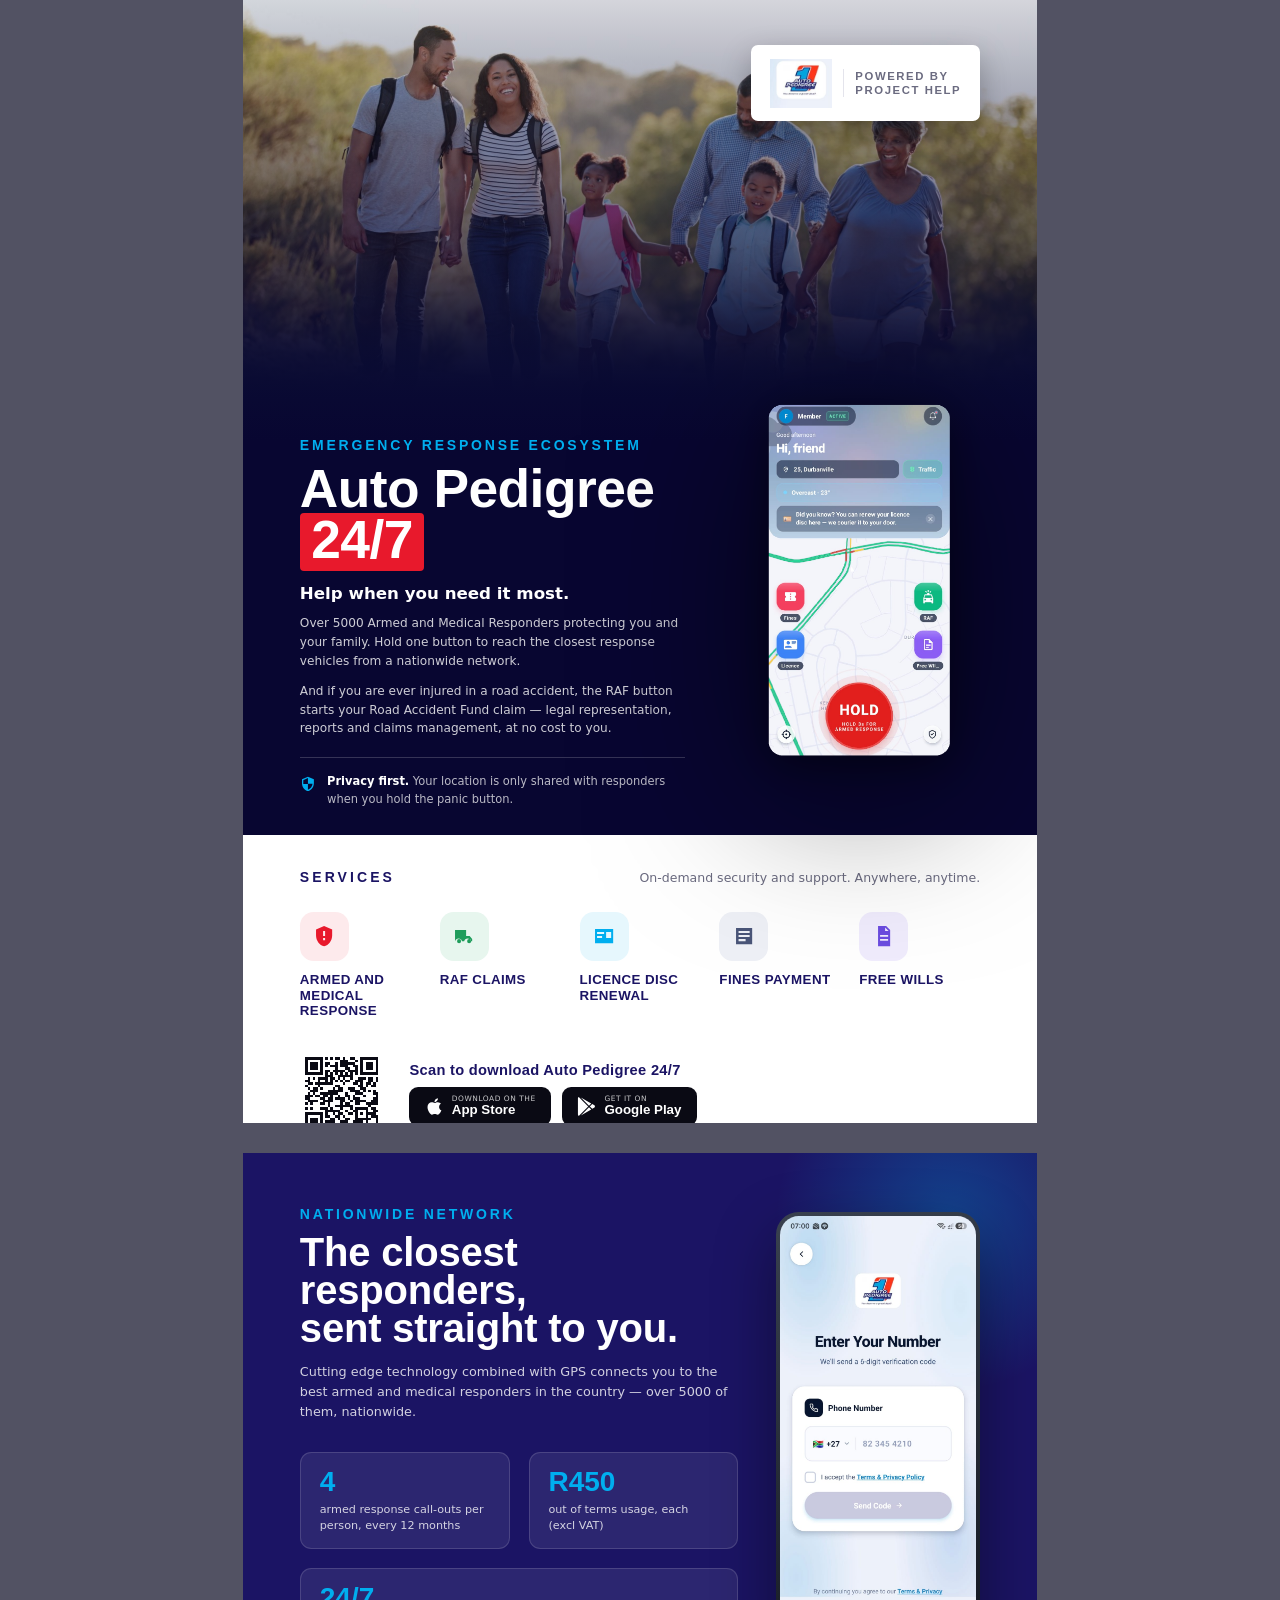
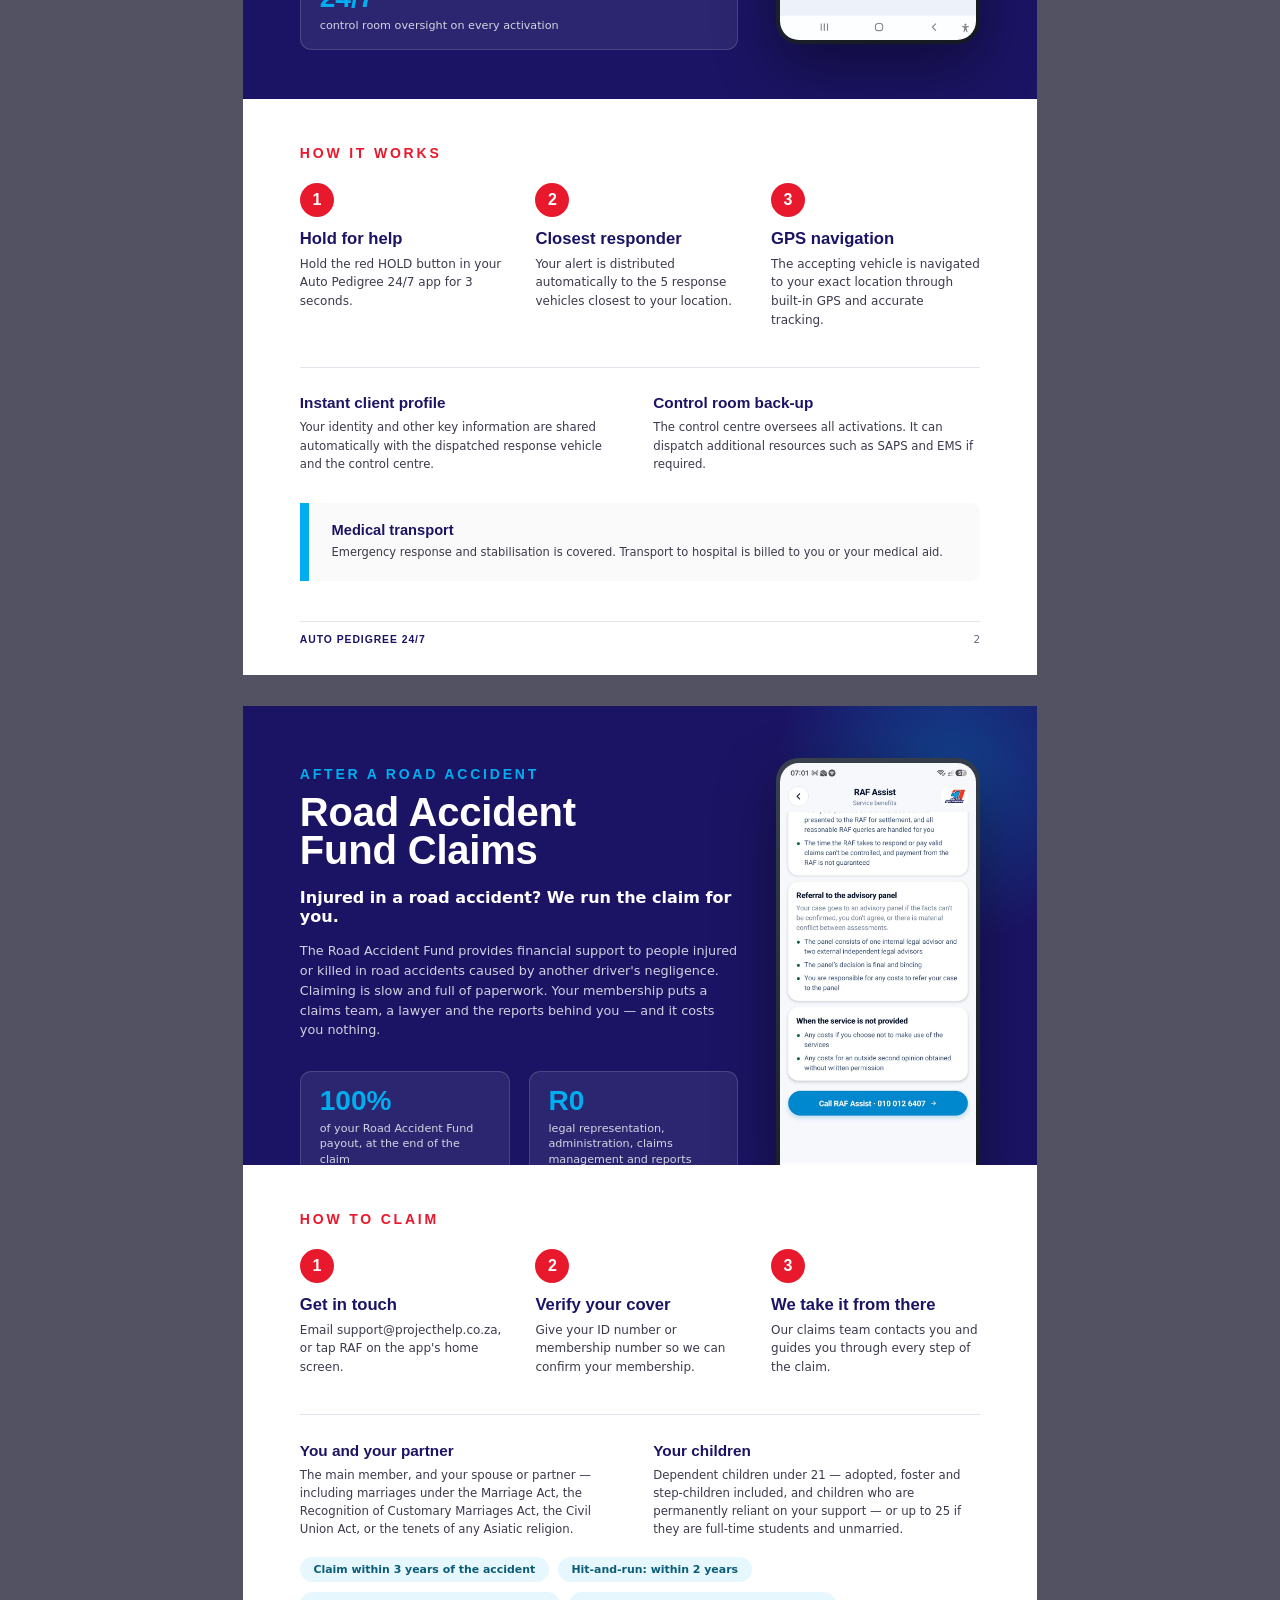
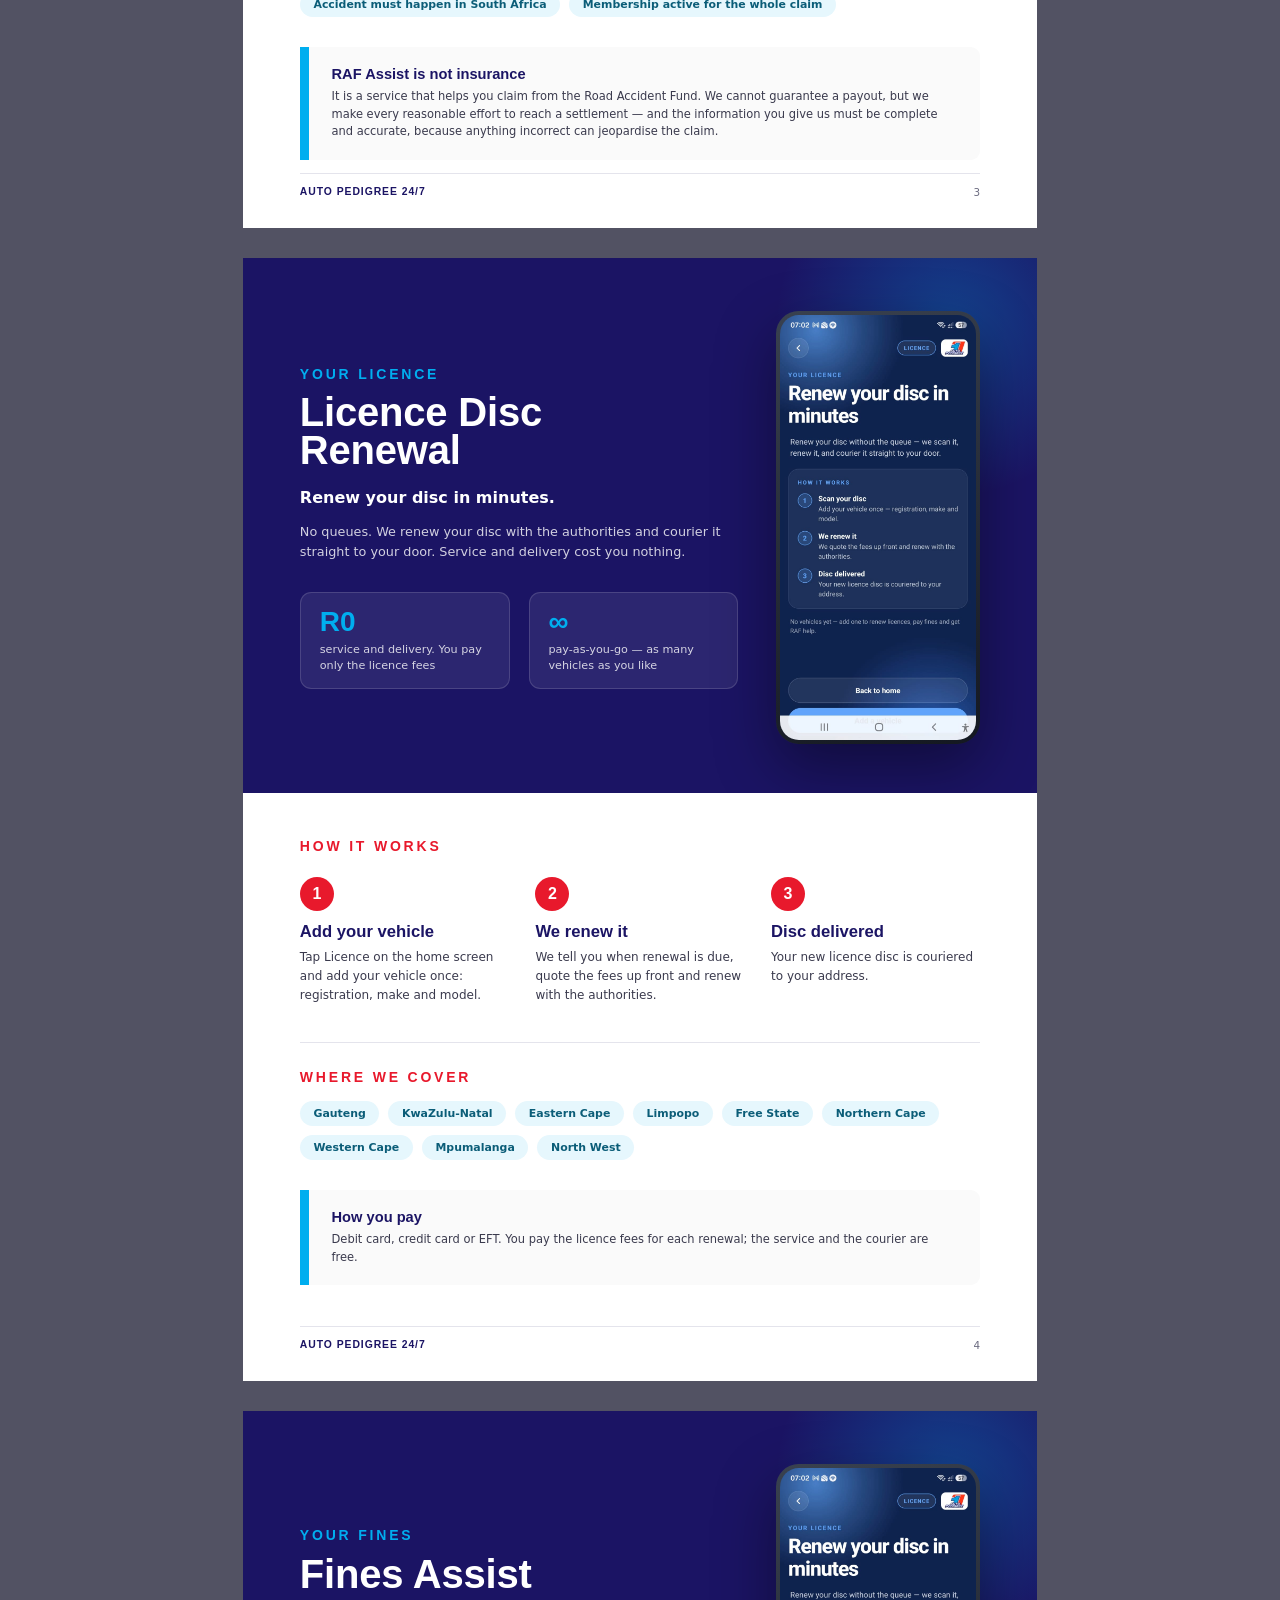
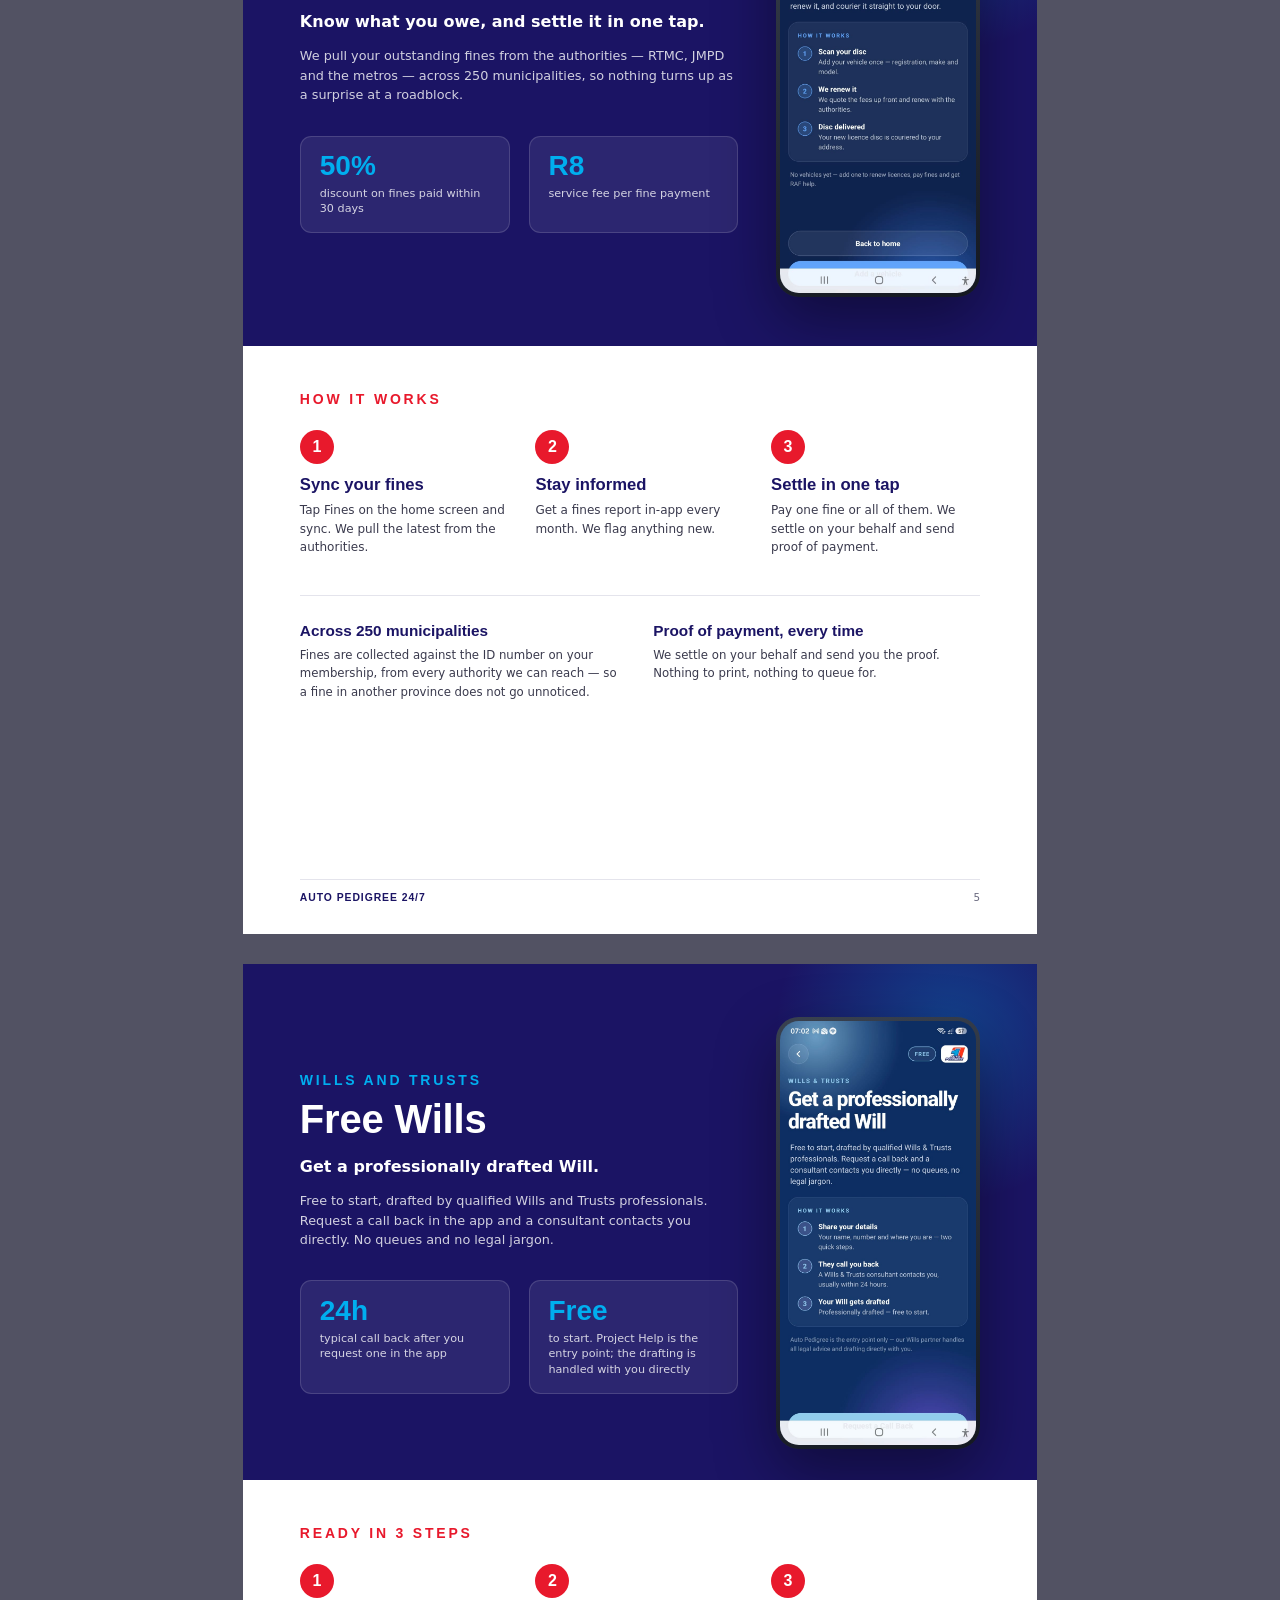
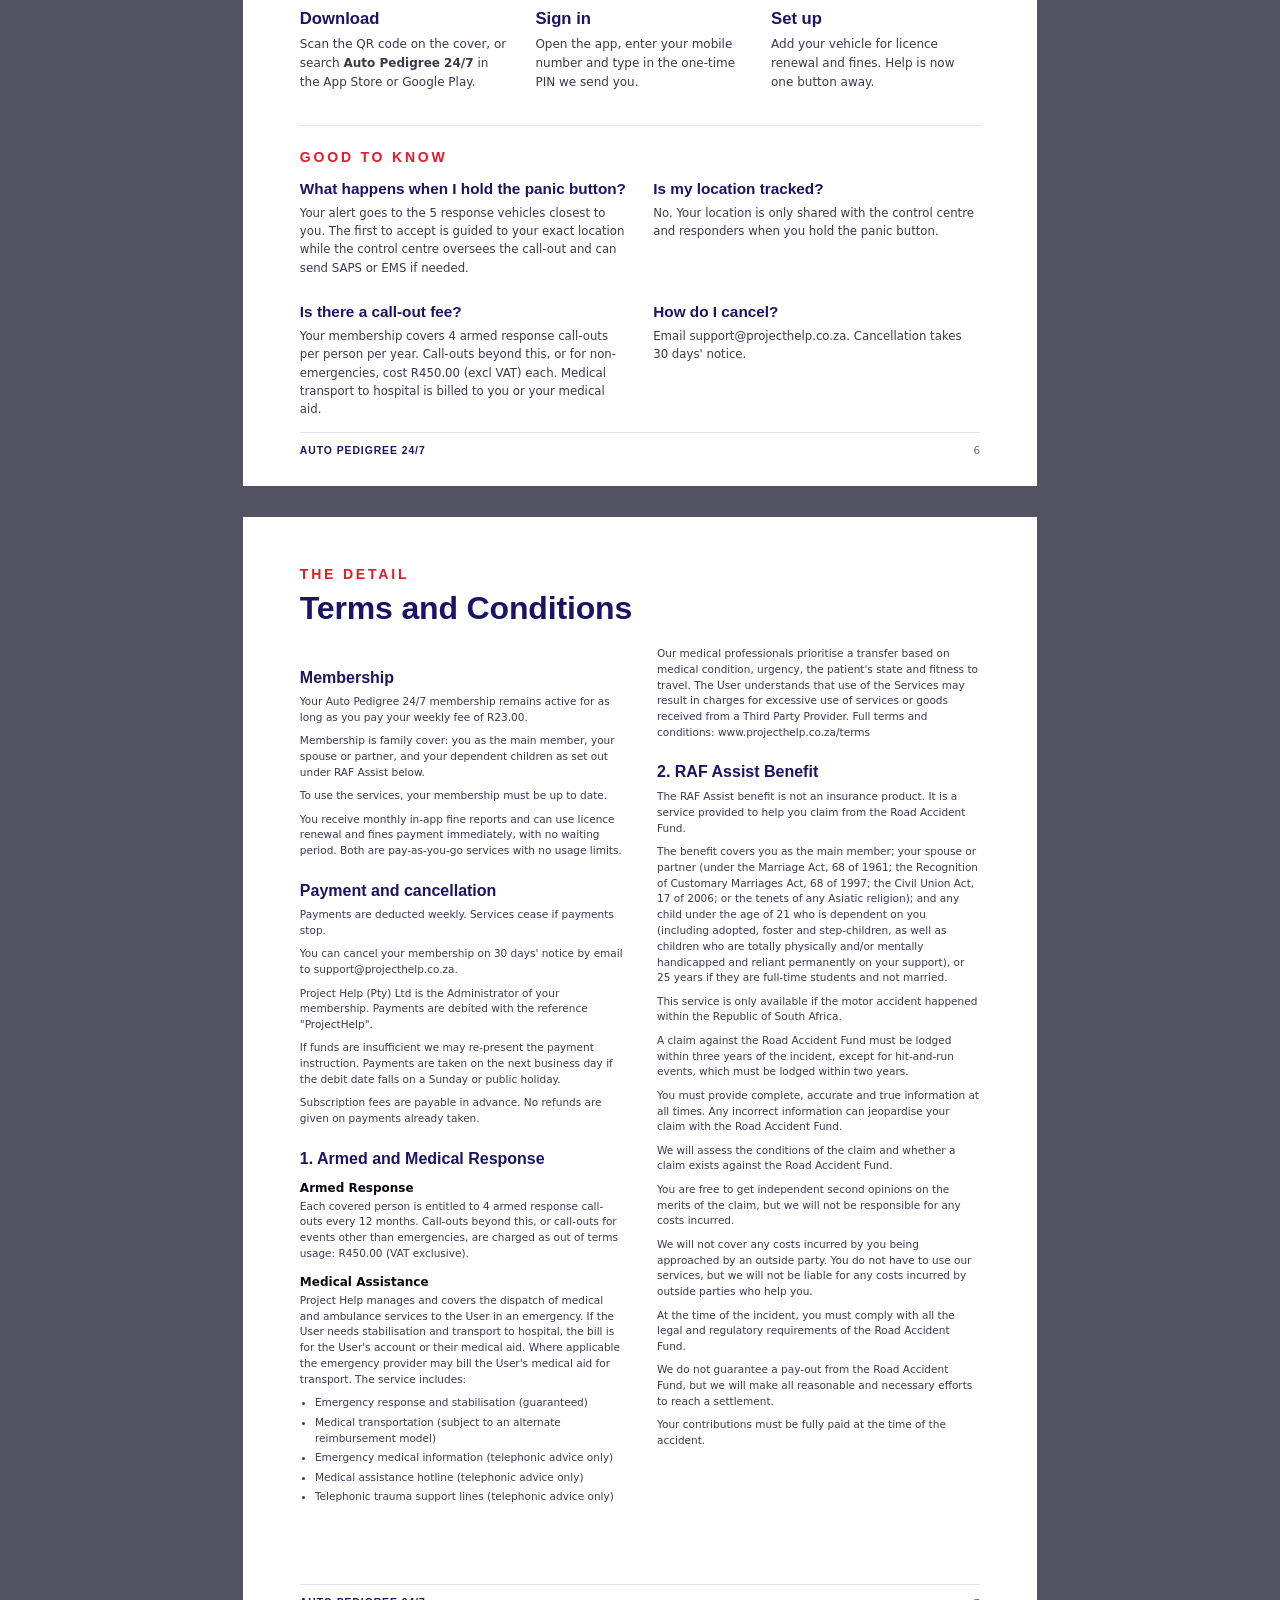
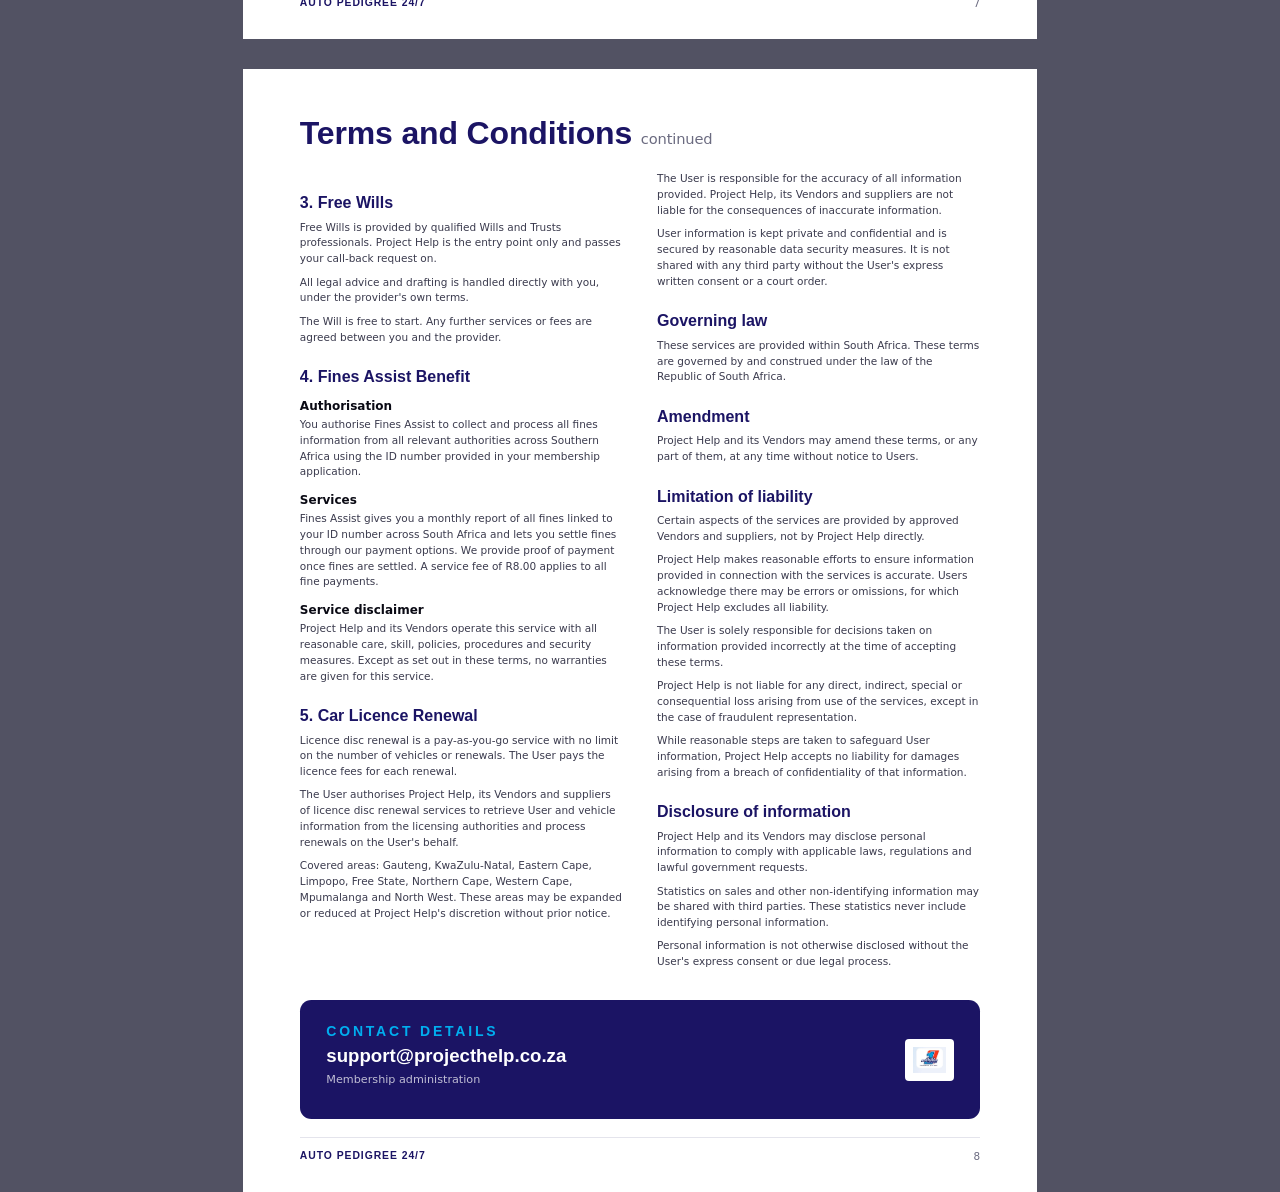
==== commit 79699d1a: "Cover leads with the home screen: map and HOLD button JD: the three-screen treatment and the licence" ====
--- a/brochure/index.html
+++ b/brochure/index.html
@@ -116,7 +116,7 @@
   border-left:1px solid var(--line); padding-left:3mm; line-height:1.25;
 }
 .cover-main{
-  display:grid; grid-template-columns:1fr 54mm; gap:9mm;
+  display:grid; grid-template-columns:1fr 68mm; gap:10mm;
   align-items:end; margin-top:auto;
 }
 .cover-copy h1{color:#fff;}
@@ -135,11 +135,14 @@
 .privacy p{color:rgba(255,255,255,.72); font-size:8.6pt; margin:0;}
 .privacy b{color:#fff;}
 .cover-phone{
-  border-radius:7mm; padding:1.3mm;
-  background:linear-gradient(160deg,#39414f,#141821);
-  box-shadow:0 8mm 20mm rgba(0,0,0,.45);
-}
-.cover-phone img{display:block; width:100%; border-radius:5.8mm;}
+  filter:drop-shadow(0 8mm 22mm rgba(0,0,0,.55));
+  /* align-items:end pins its base to the copy, so a wider column makes it
+     grow UP into the photograph. Pushing it DOWN instead ran it under the
+     white services strip, which clips at the page edge and took the bottom
+     off the phone. */
+  position:relative; z-index:2;
+}
+.cover-phone img{display:block; width:100%;}
 
 /* cover services strip */
 .cover-strip{
@@ -307,7 +310,7 @@
       </div>
 
       <div class="cover-phone">
-        <img src="assets/app-licence.jpg" alt="The Auto Pedigree 24/7 app" />
+        <img src="assets/app-home.png" alt="The Auto Pedigree 24/7 home screen: your location on the map, and the HOLD button for armed response" />
       </div>
     </div>
   </div>
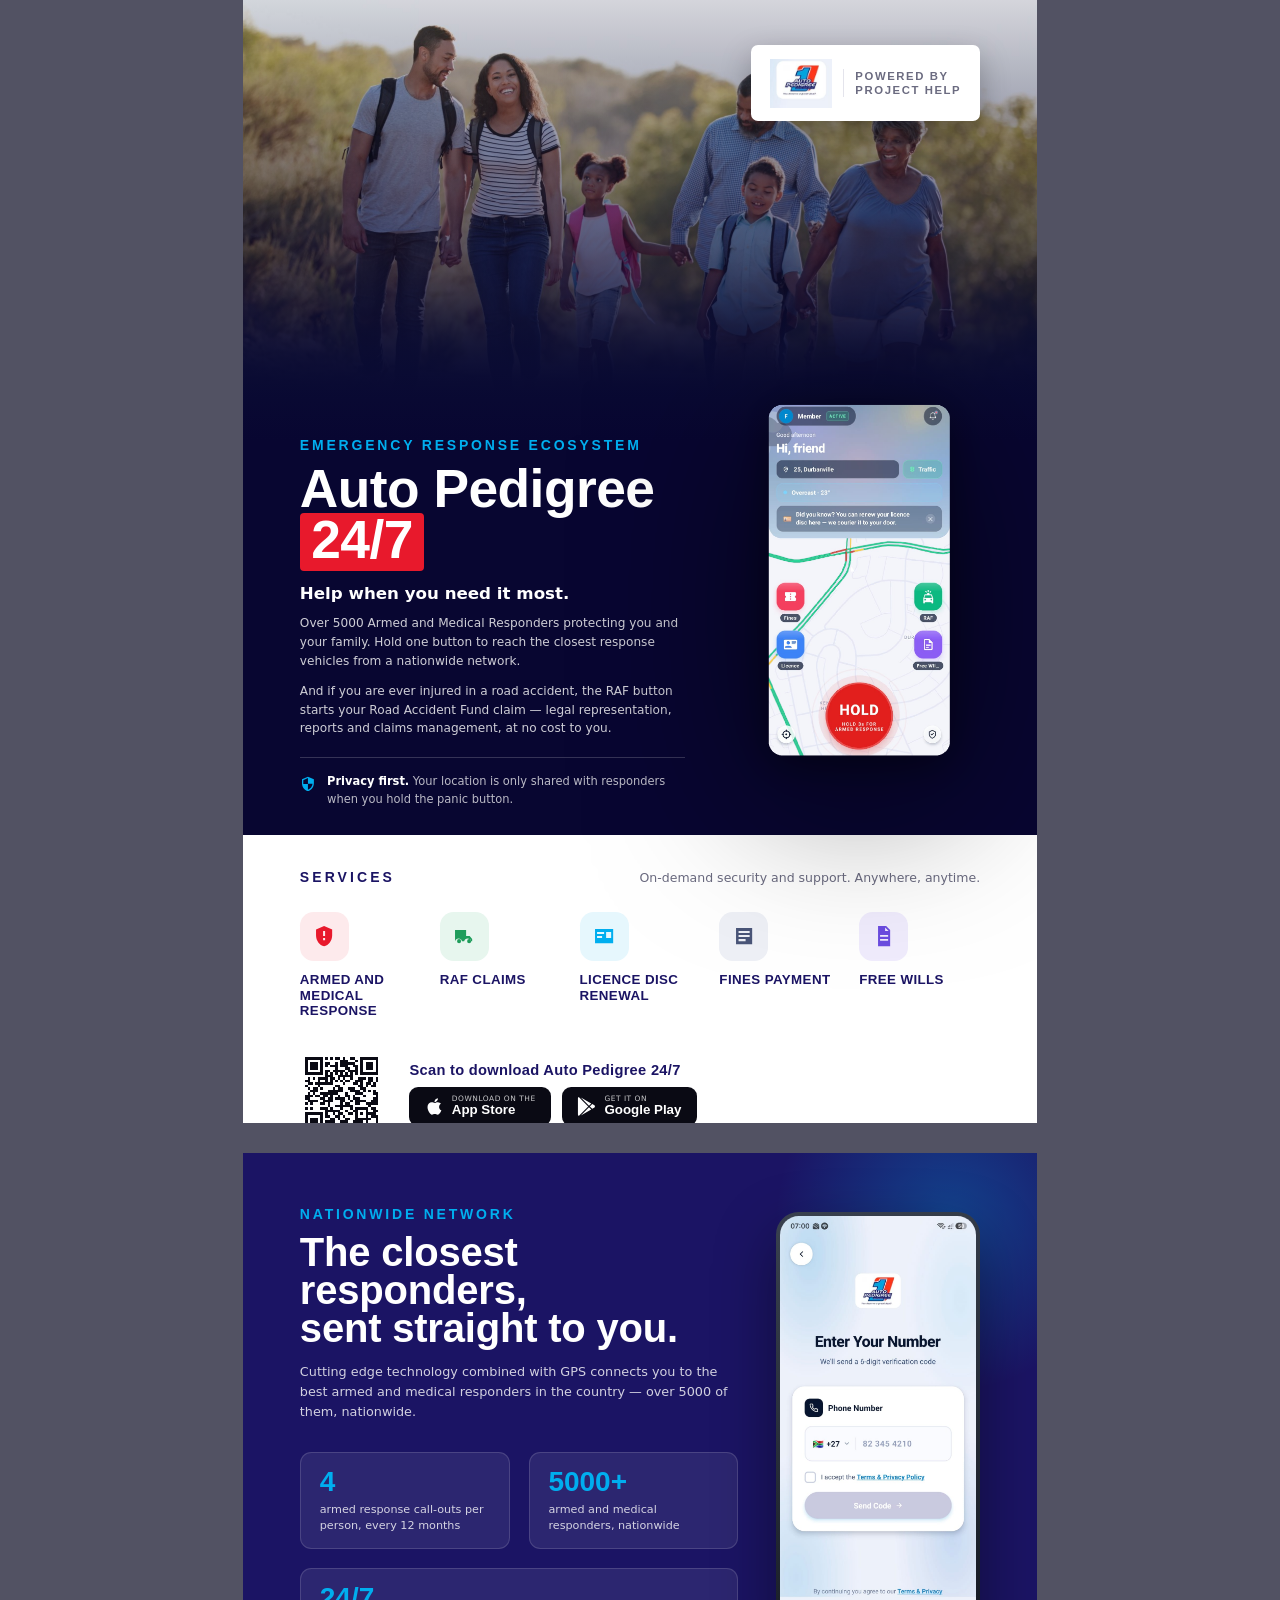
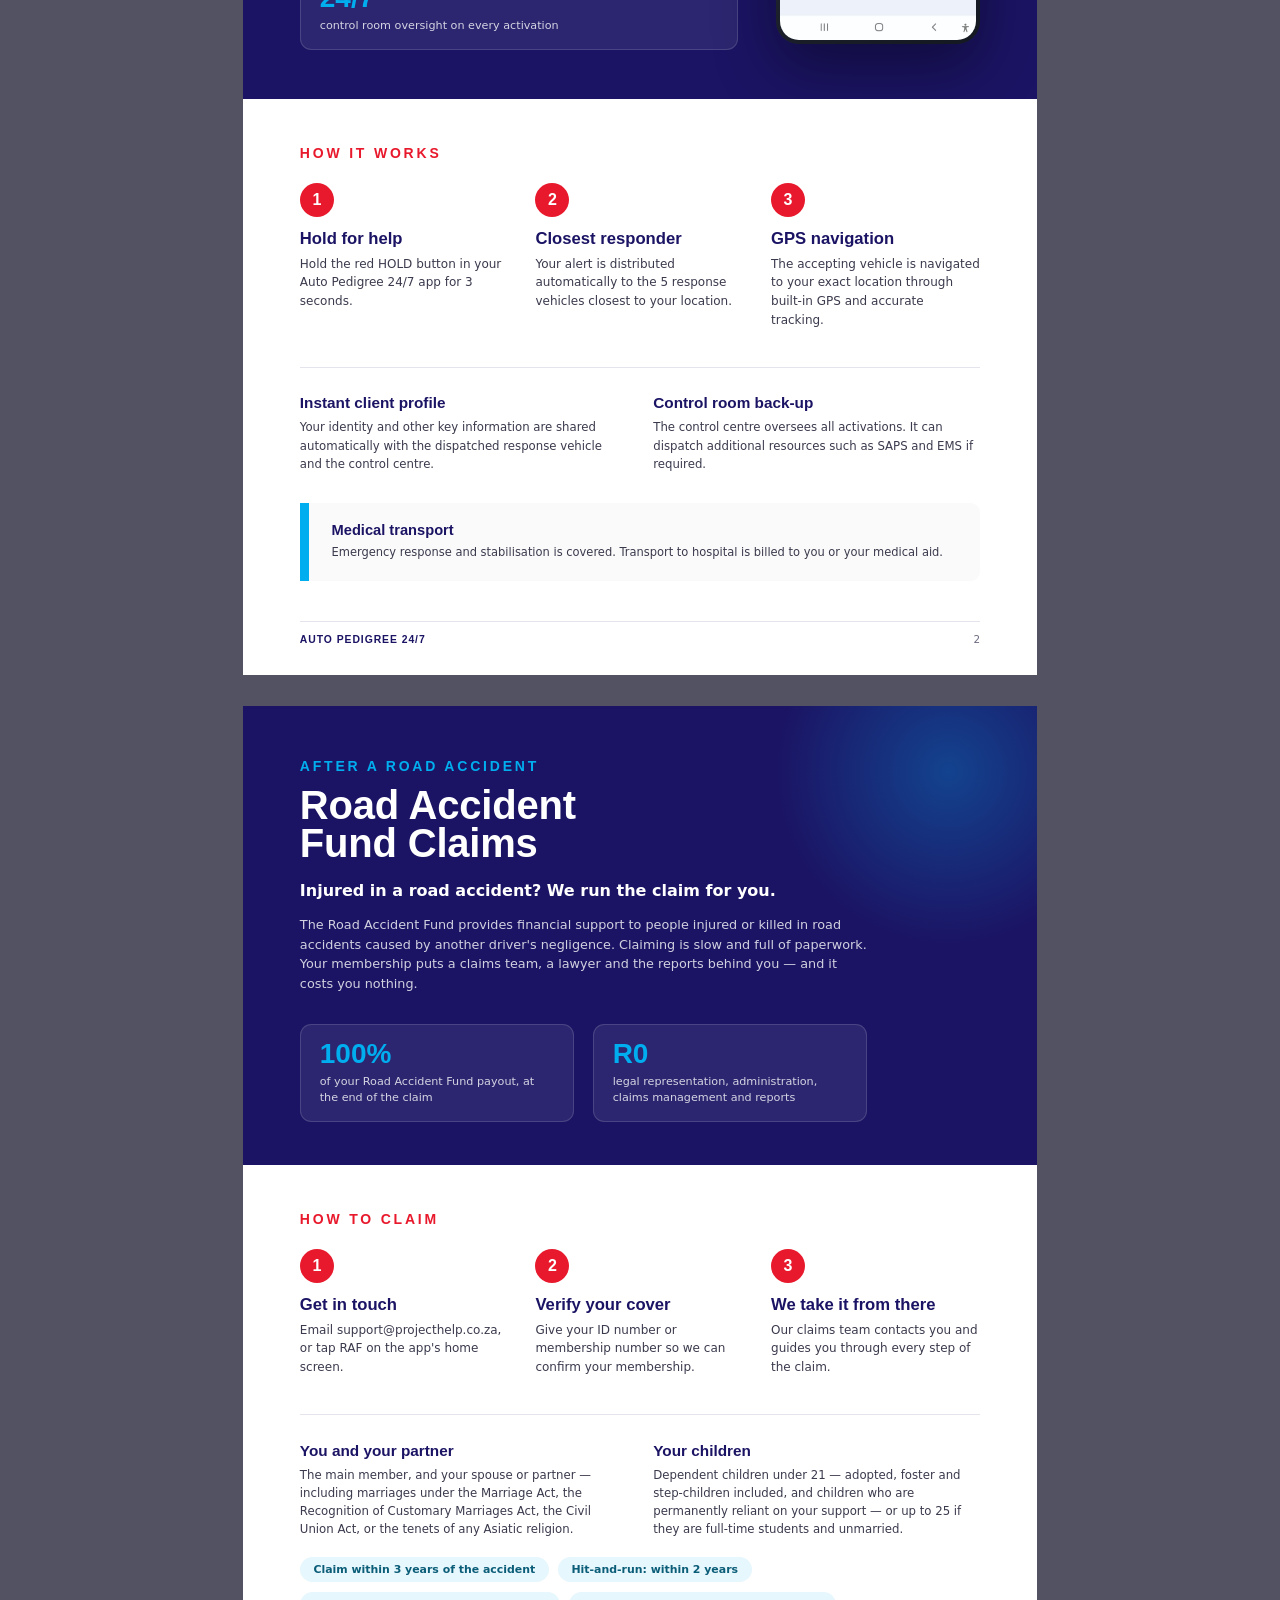
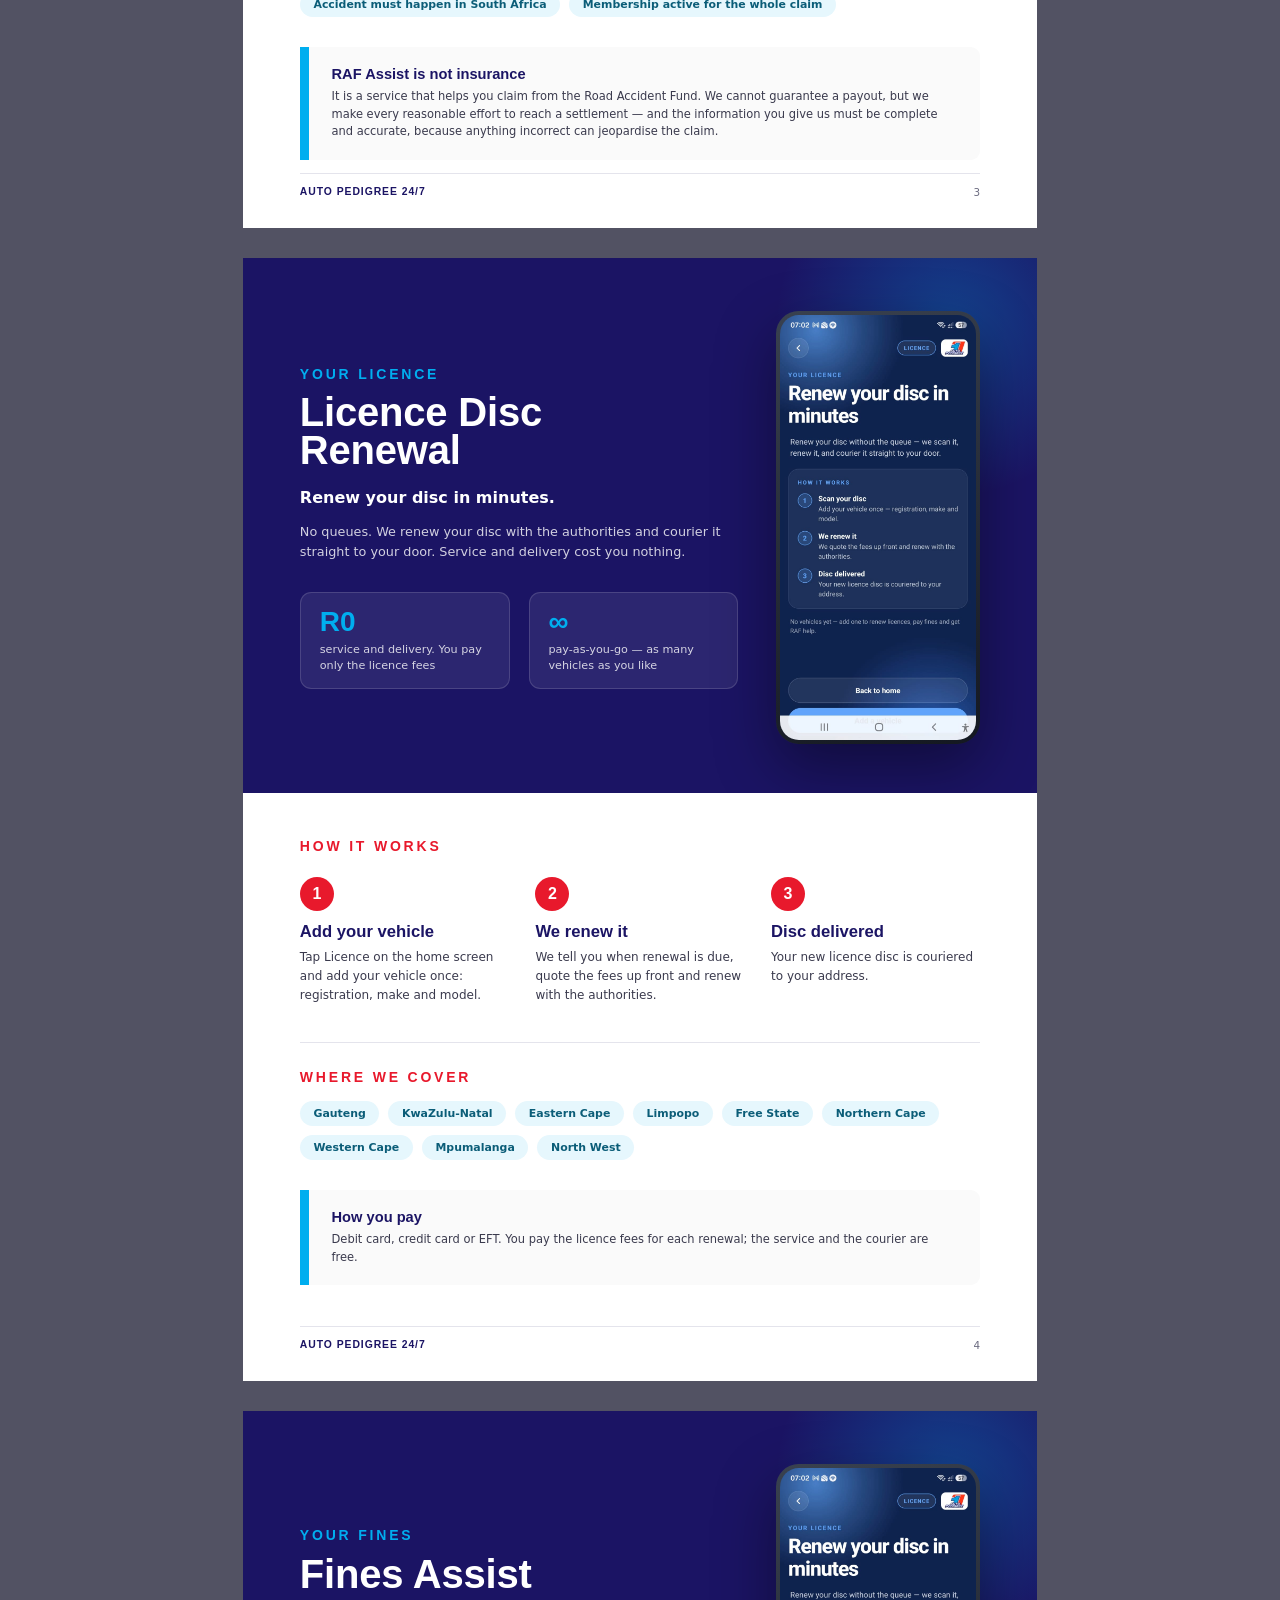
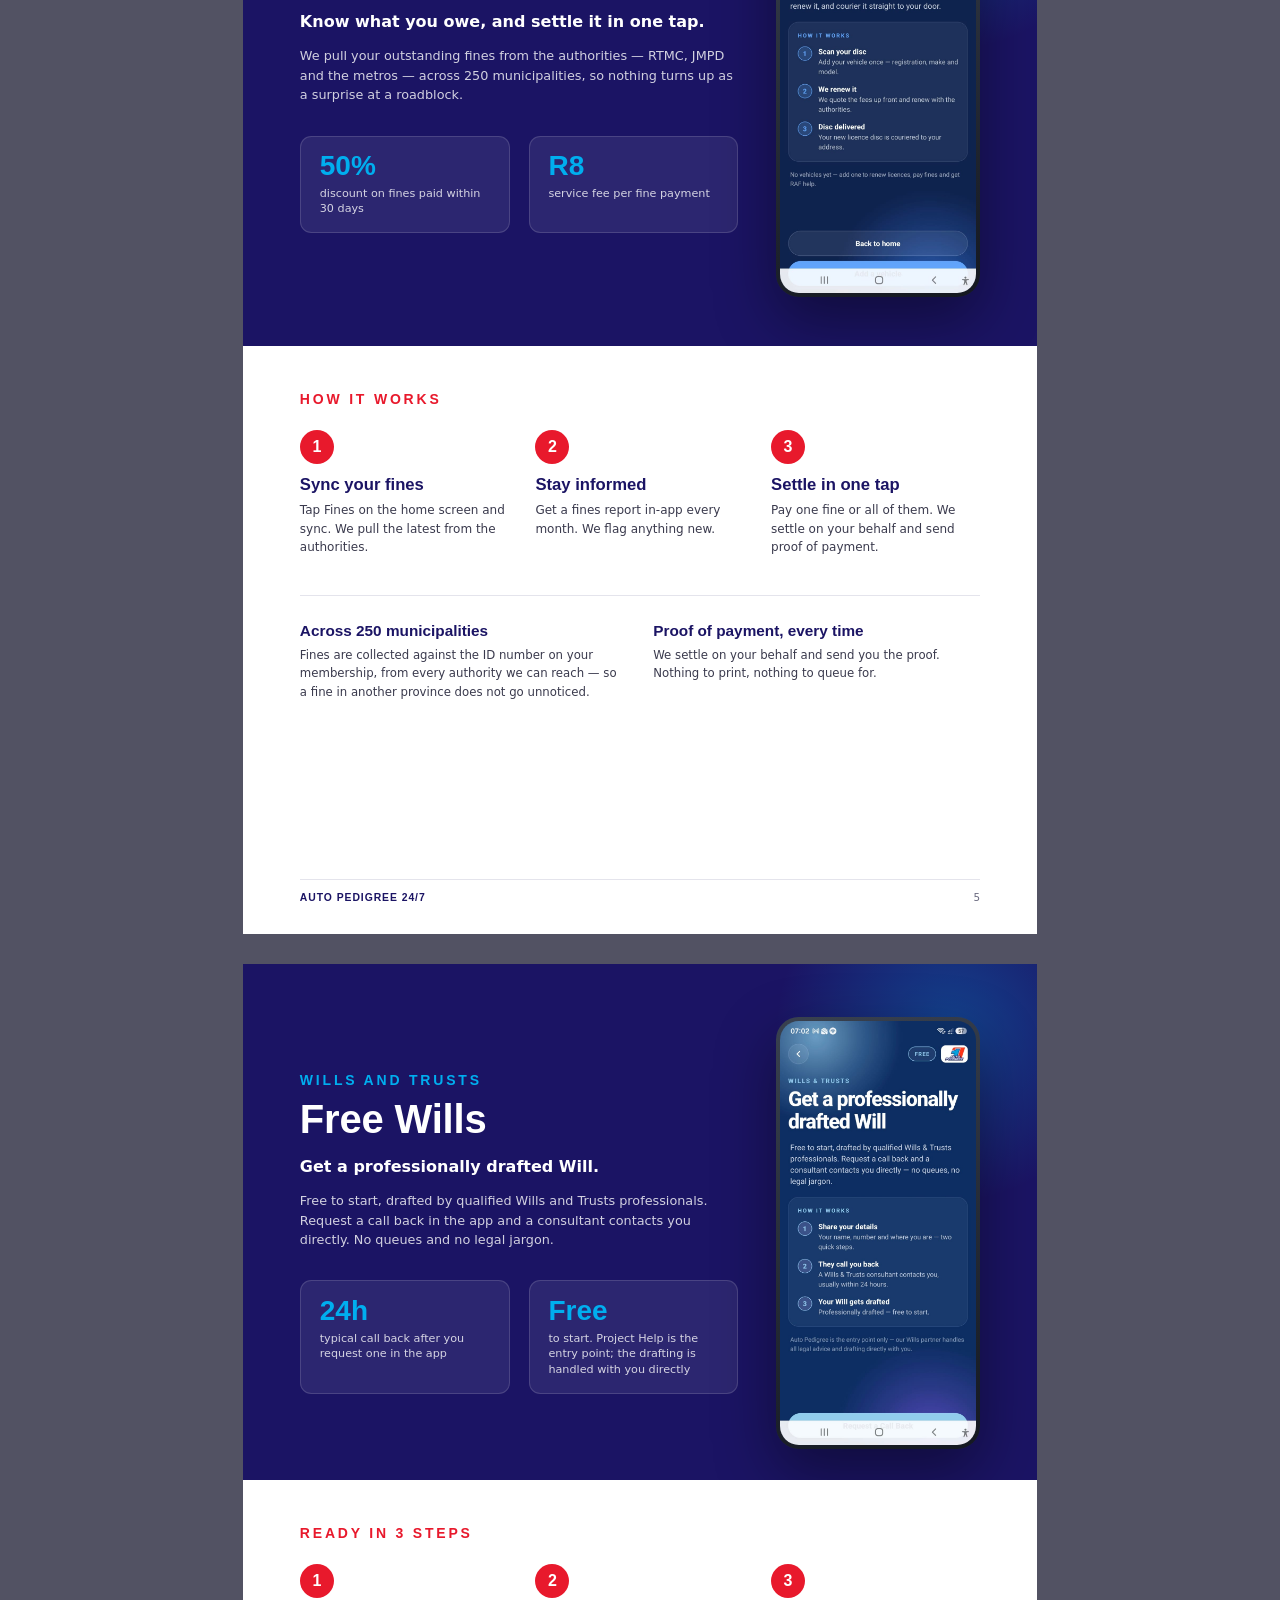
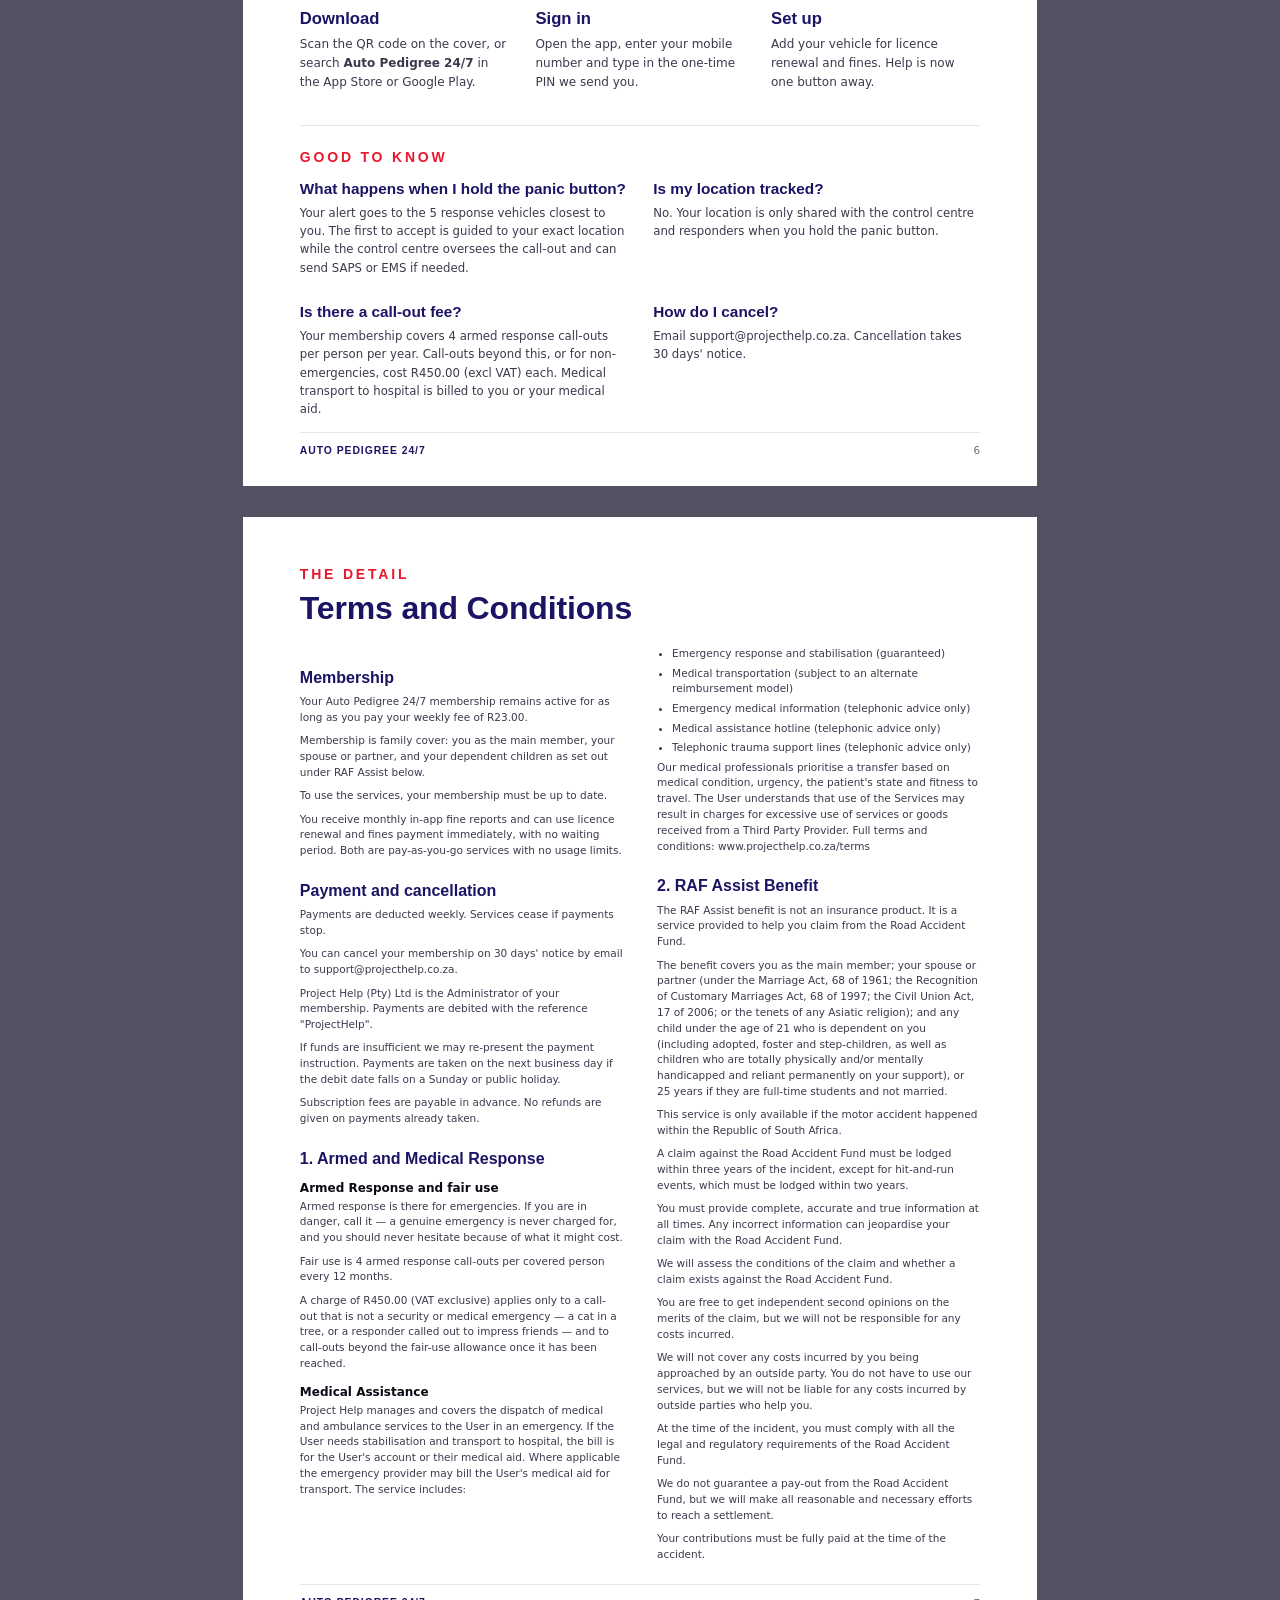
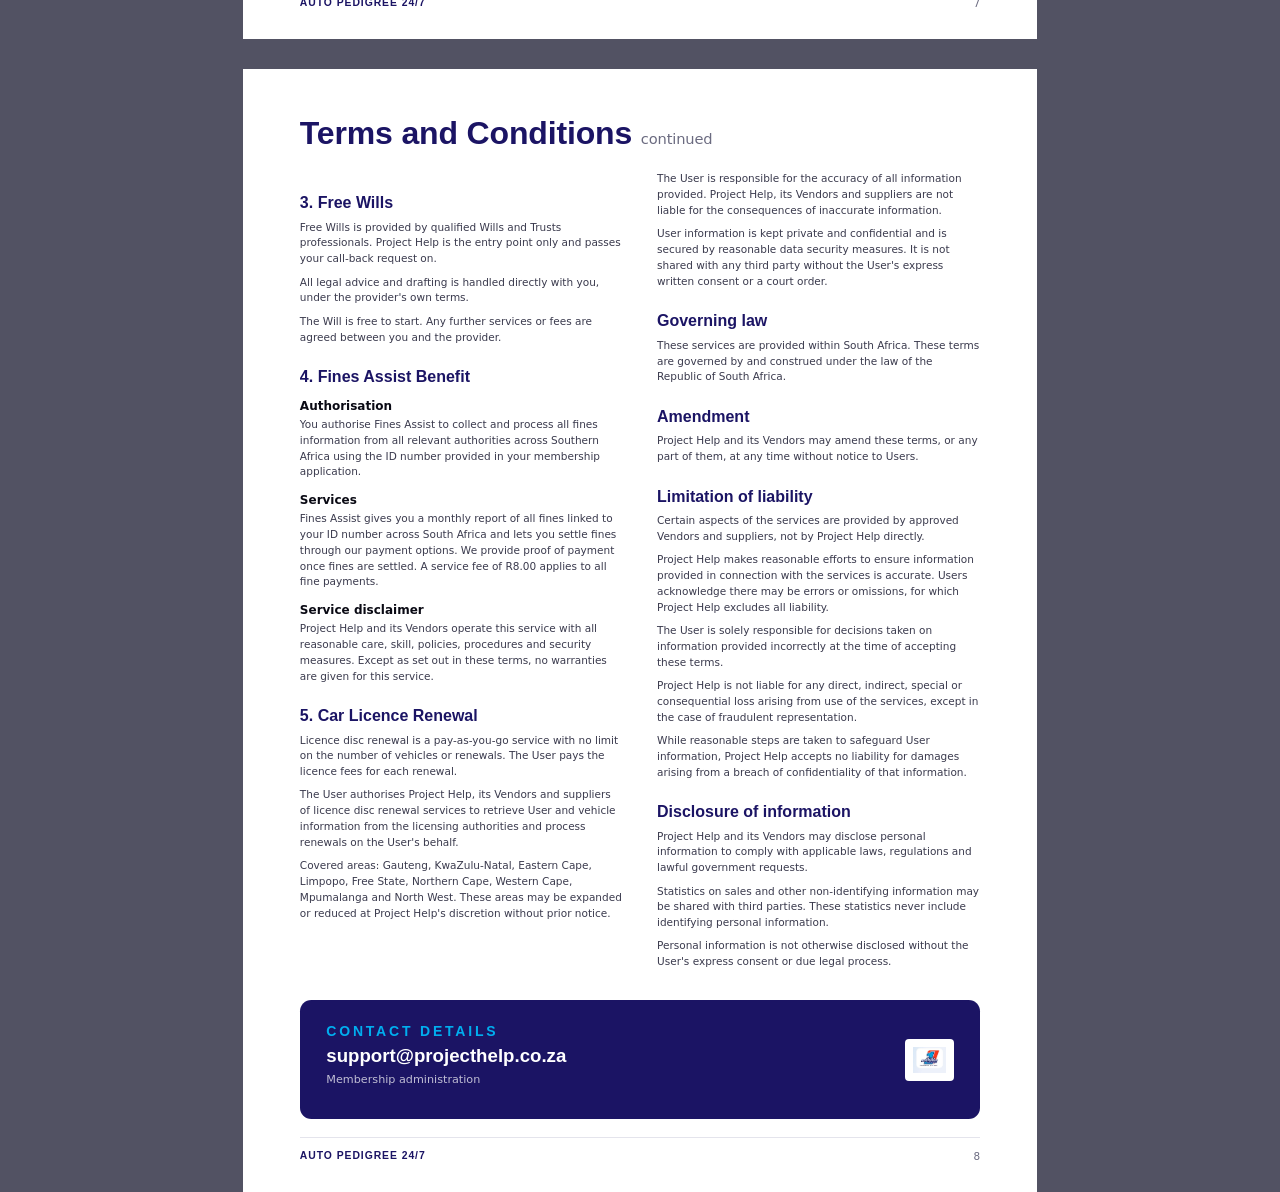
==== commit 531c1bfc: "Take the R450 off the sales page, drop the RAF screenshot, make fair use fair JD, on three pages:  P" ====
--- a/brochure/index.html
+++ b/brochure/index.html
@@ -199,6 +199,10 @@
   background:radial-gradient(circle, rgba(0,174,239,.30), transparent 68%);
 }
 .sheet-hero .inner{position:relative; z-index:1; display:grid; grid-template-columns:1fr 54mm; gap:10mm; align-items:center;}
+/* A page with no phone beside the copy. The RAF screen was a wall of
+   T&C text -- correct in the app, and a poor advertisement -- and at
+   that height it ran past the navy band into the white below it. */
+.sheet-hero .inner-wide{grid-template-columns:1fr; max-width:150mm;}
 .sheet-hero h2{color:#fff;}
 .sheet-hero .lede{color:#fff;}
 .sheet-hero p{color:rgba(255,255,255,.80); margin-top:4mm;}
@@ -377,7 +381,7 @@
           </p>
           <div class="facts">
             <div class="fact"><b>4</b><span>armed response call-outs per person, every 12 months</span></div>
-            <div class="fact"><b>R450</b><span>out of terms usage, each (excl VAT)</span></div>
+            <div class="fact"><b>5000+</b><span>armed and medical responders, nationwide</span></div>
             <div class="fact"><b>24/7</b><span>control room oversight on every activation</span></div>
           </div>
         </div>
@@ -429,7 +433,7 @@
 <section class="page">
   <div class="sheet">
     <div class="sheet-hero">
-      <div class="inner">
+      <div class="inner inner-wide">
         <div>
           <div class="eyebrow">After a road accident</div>
           <h2 style="margin-top:3mm">Road Accident<br>Fund Claims</h2>
@@ -445,7 +449,6 @@
             <div class="fact"><b>R0</b><span>legal representation, administration, claims management and reports</span></div>
           </div>
         </div>
-        <div class="sheet-phone"><img src="assets/app-raf.jpg" alt="RAF Assist in the Auto Pedigree 24/7 app" /></div>
       </div>
     </div>
 
@@ -710,8 +713,10 @@
       <p>Subscription fees are payable in advance. No refunds are given on payments already taken.</p>
 
       <h3>1. Armed and Medical Response</h3>
-      <h4>Armed Response</h4>
-      <p>Each covered person is entitled to 4 armed response call-outs every 12 months. Call-outs beyond this, or call-outs for events other than emergencies, are charged as out of terms usage: R450.00 (VAT exclusive).</p>
+      <h4>Armed Response and fair use</h4>
+      <p>Armed response is there for emergencies. If you are in danger, call it — a genuine emergency is never charged for, and you should never hesitate because of what it might cost.</p>
+      <p>Fair use is 4 armed response call-outs per covered person every 12 months.</p>
+      <p>A charge of R450.00 (VAT exclusive) applies only to a call-out that is not a security or medical emergency — a cat in a tree, or a responder called out to impress friends — and to call-outs beyond the fair-use allowance once it has been reached.</p>
       <h4>Medical Assistance</h4>
       <p>Project Help manages and covers the dispatch of medical and ambulance services to the User in an emergency. If the User needs stabilisation and transport to hospital, the bill is for the User's account or their medical aid. Where applicable the emergency provider may bill the User's medical aid for transport. The service includes:</p>
       <ul>
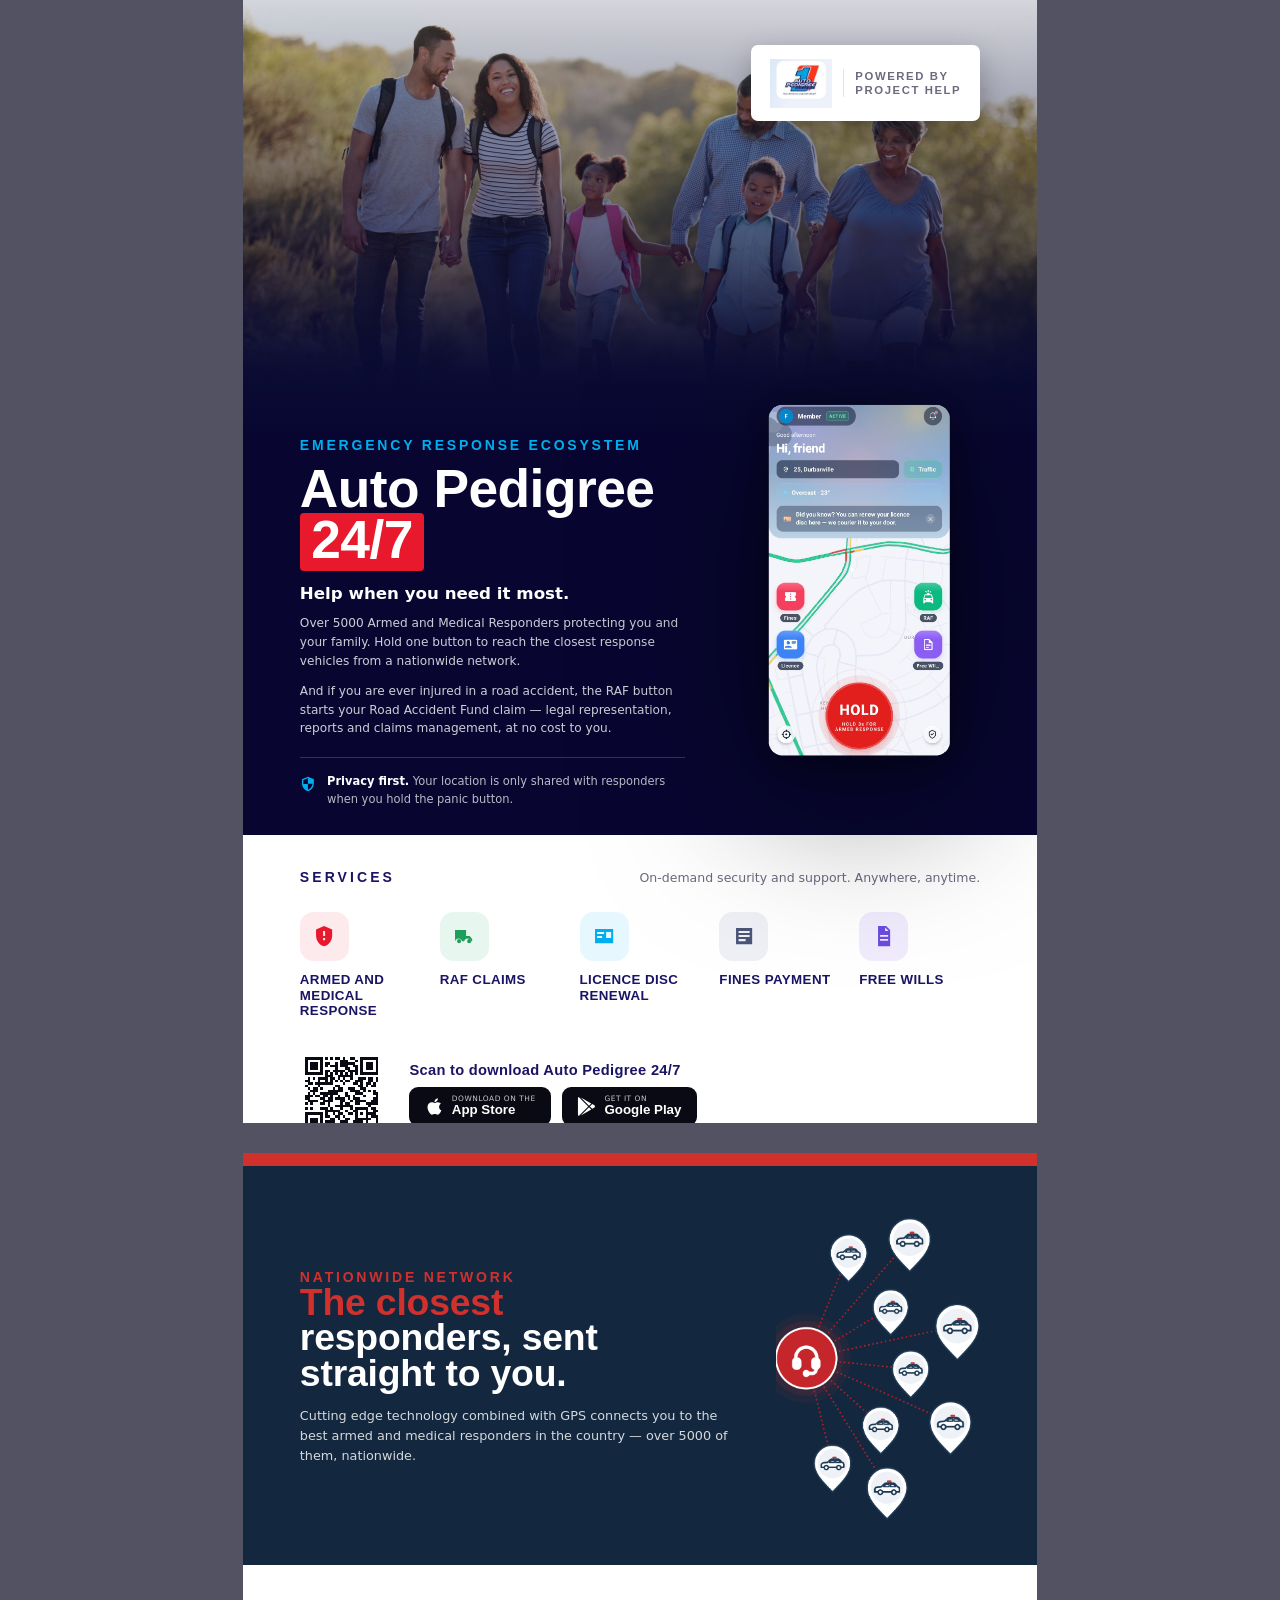
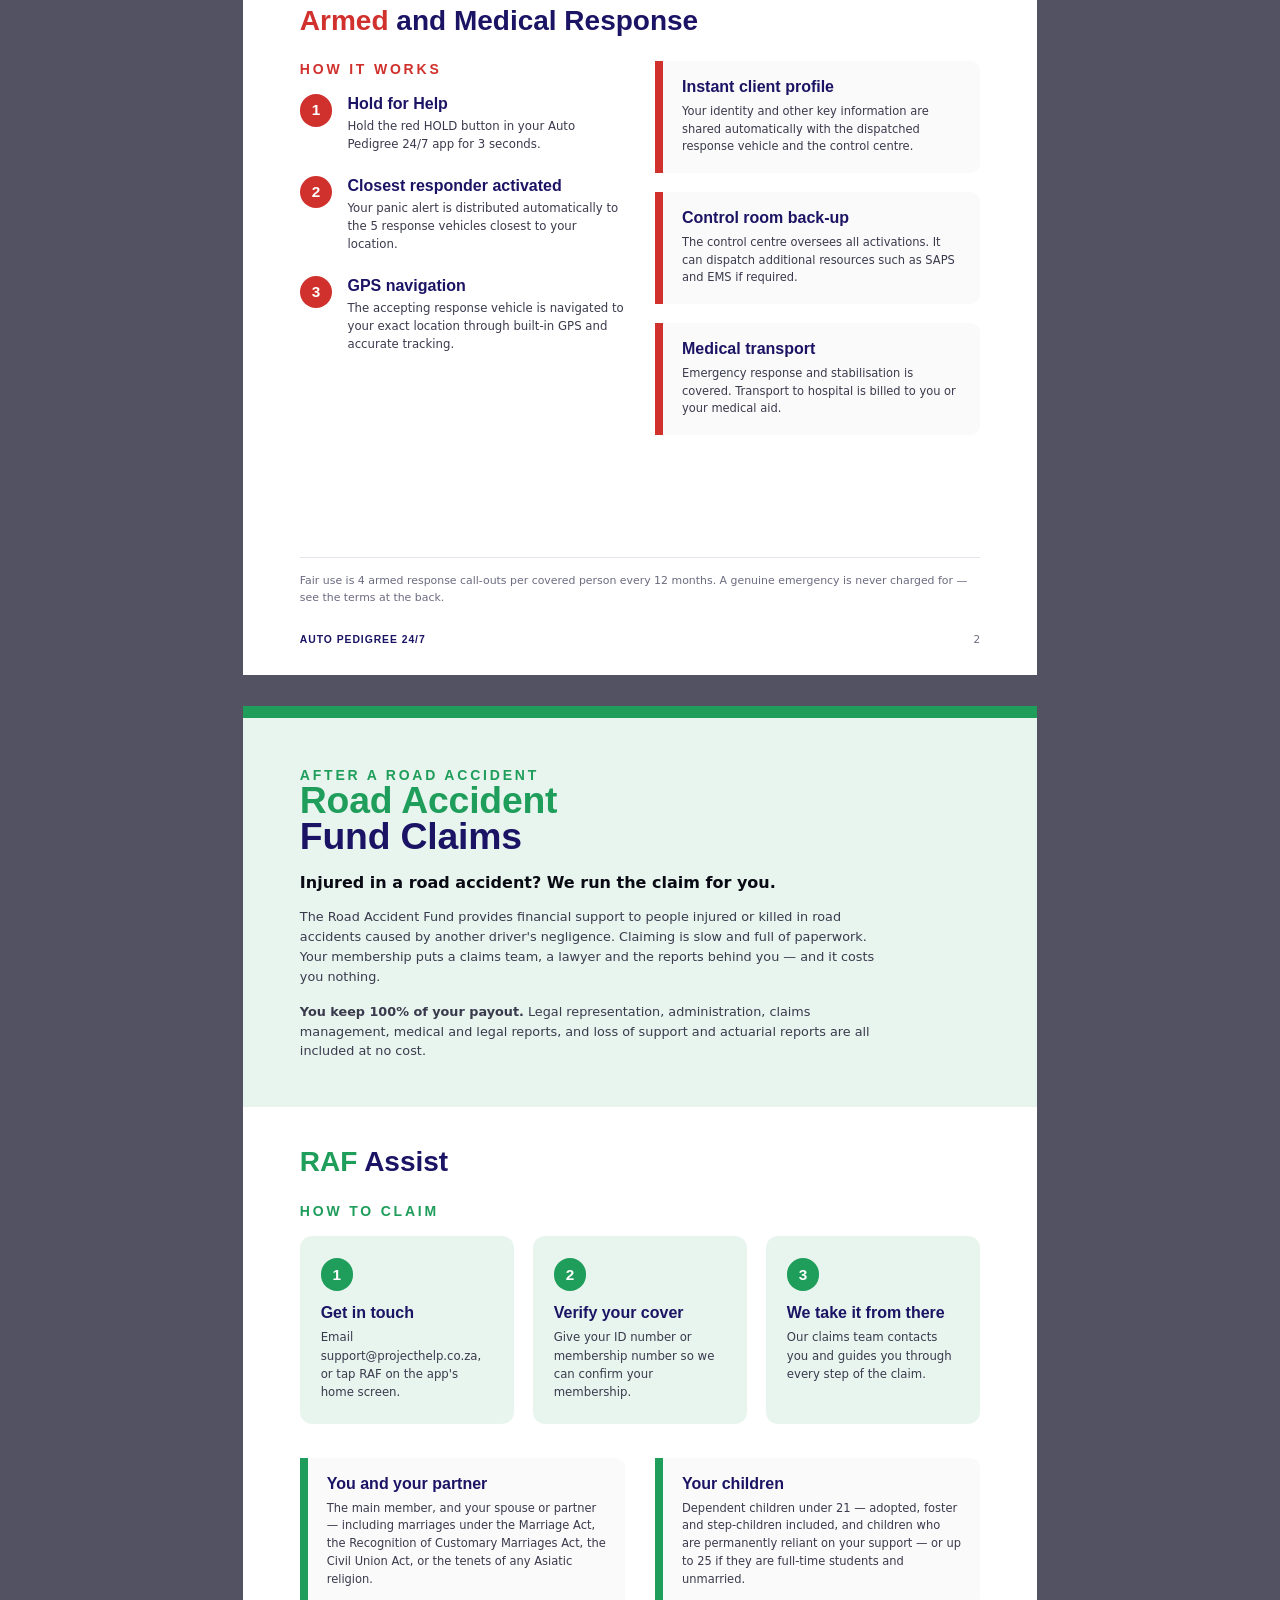
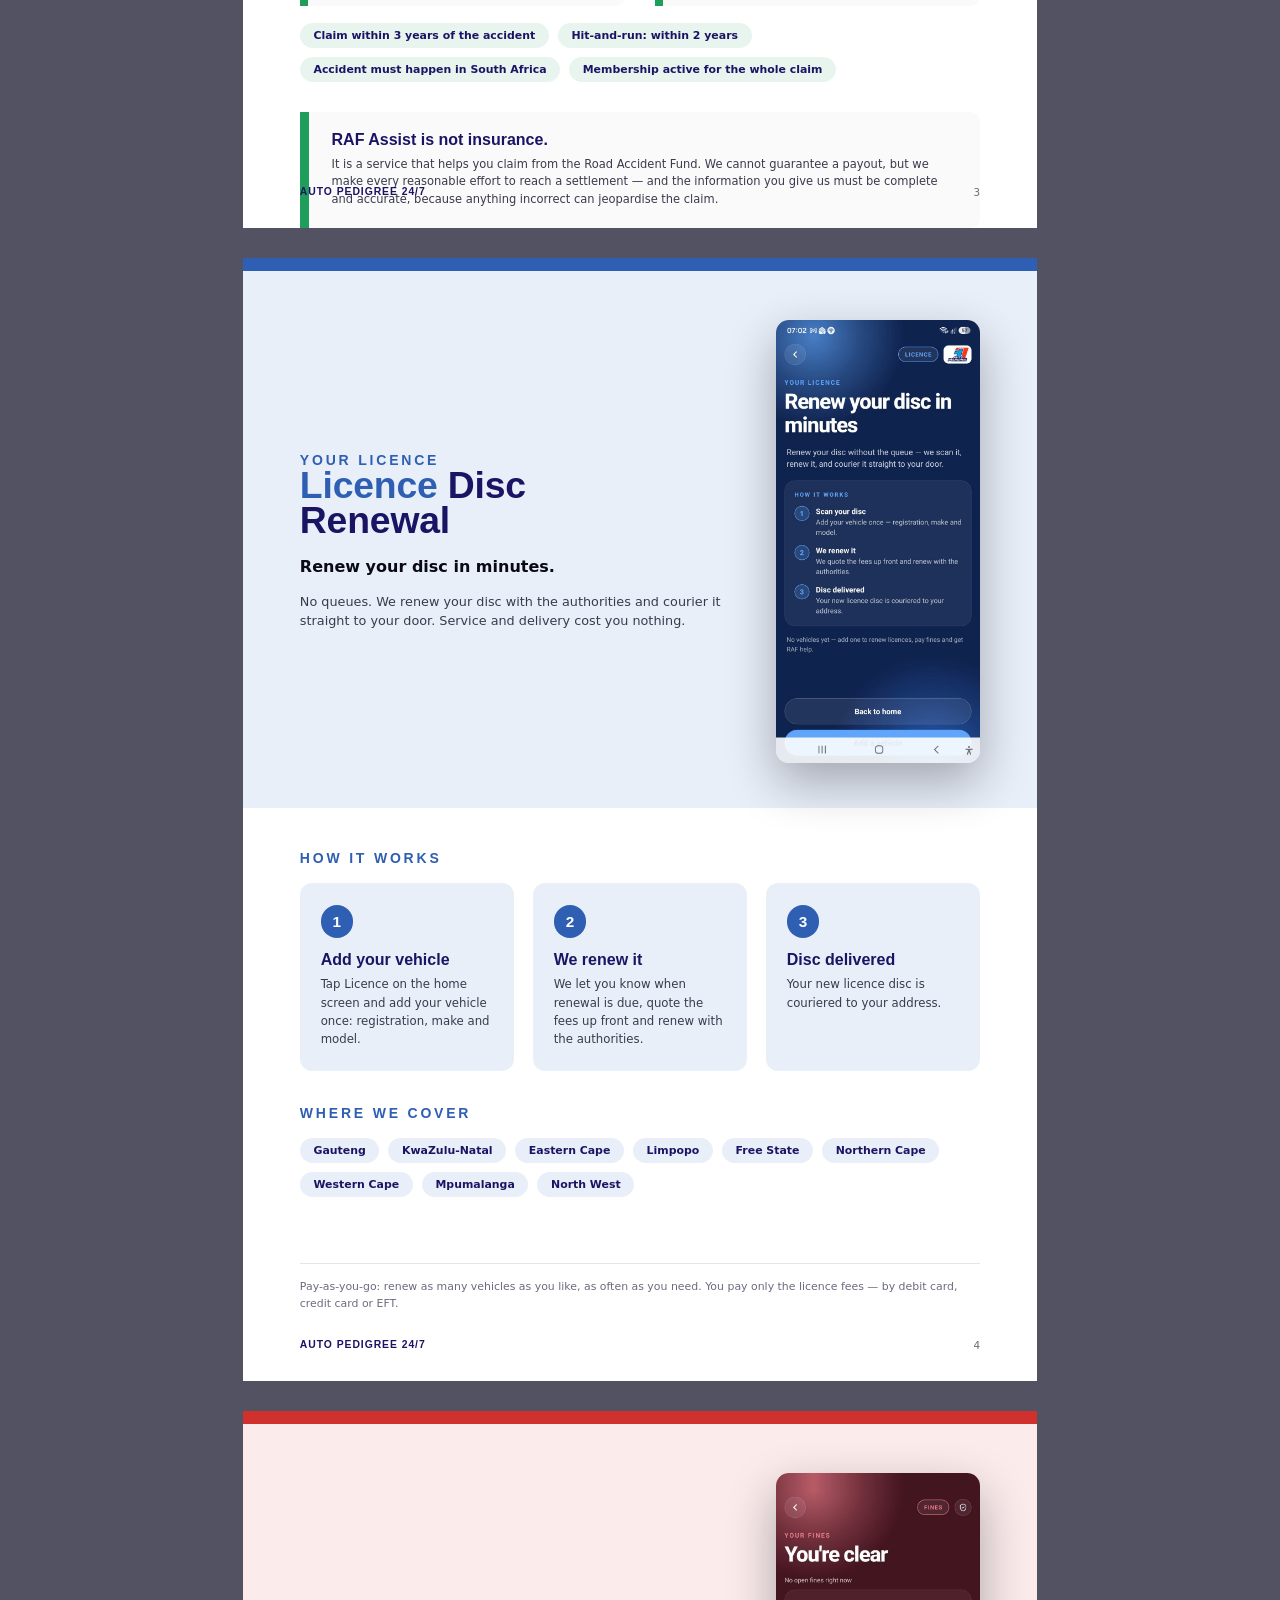
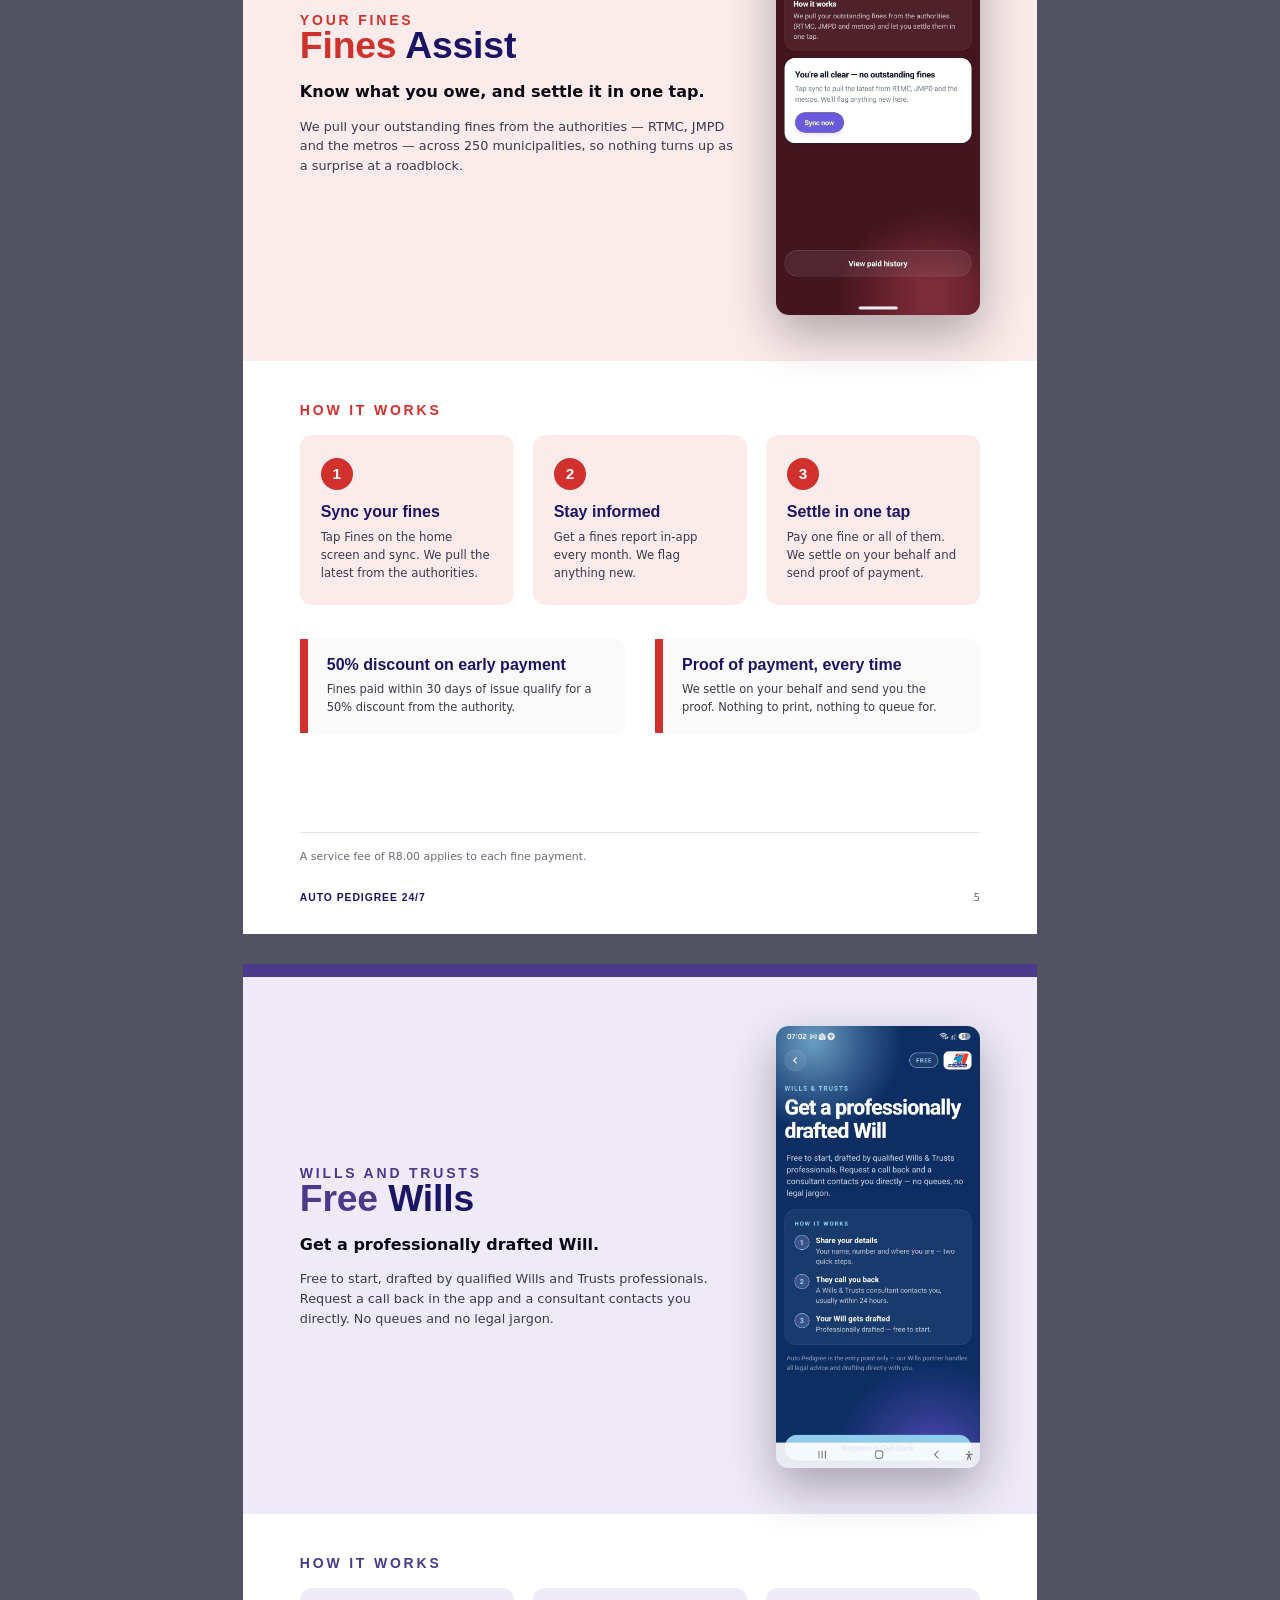
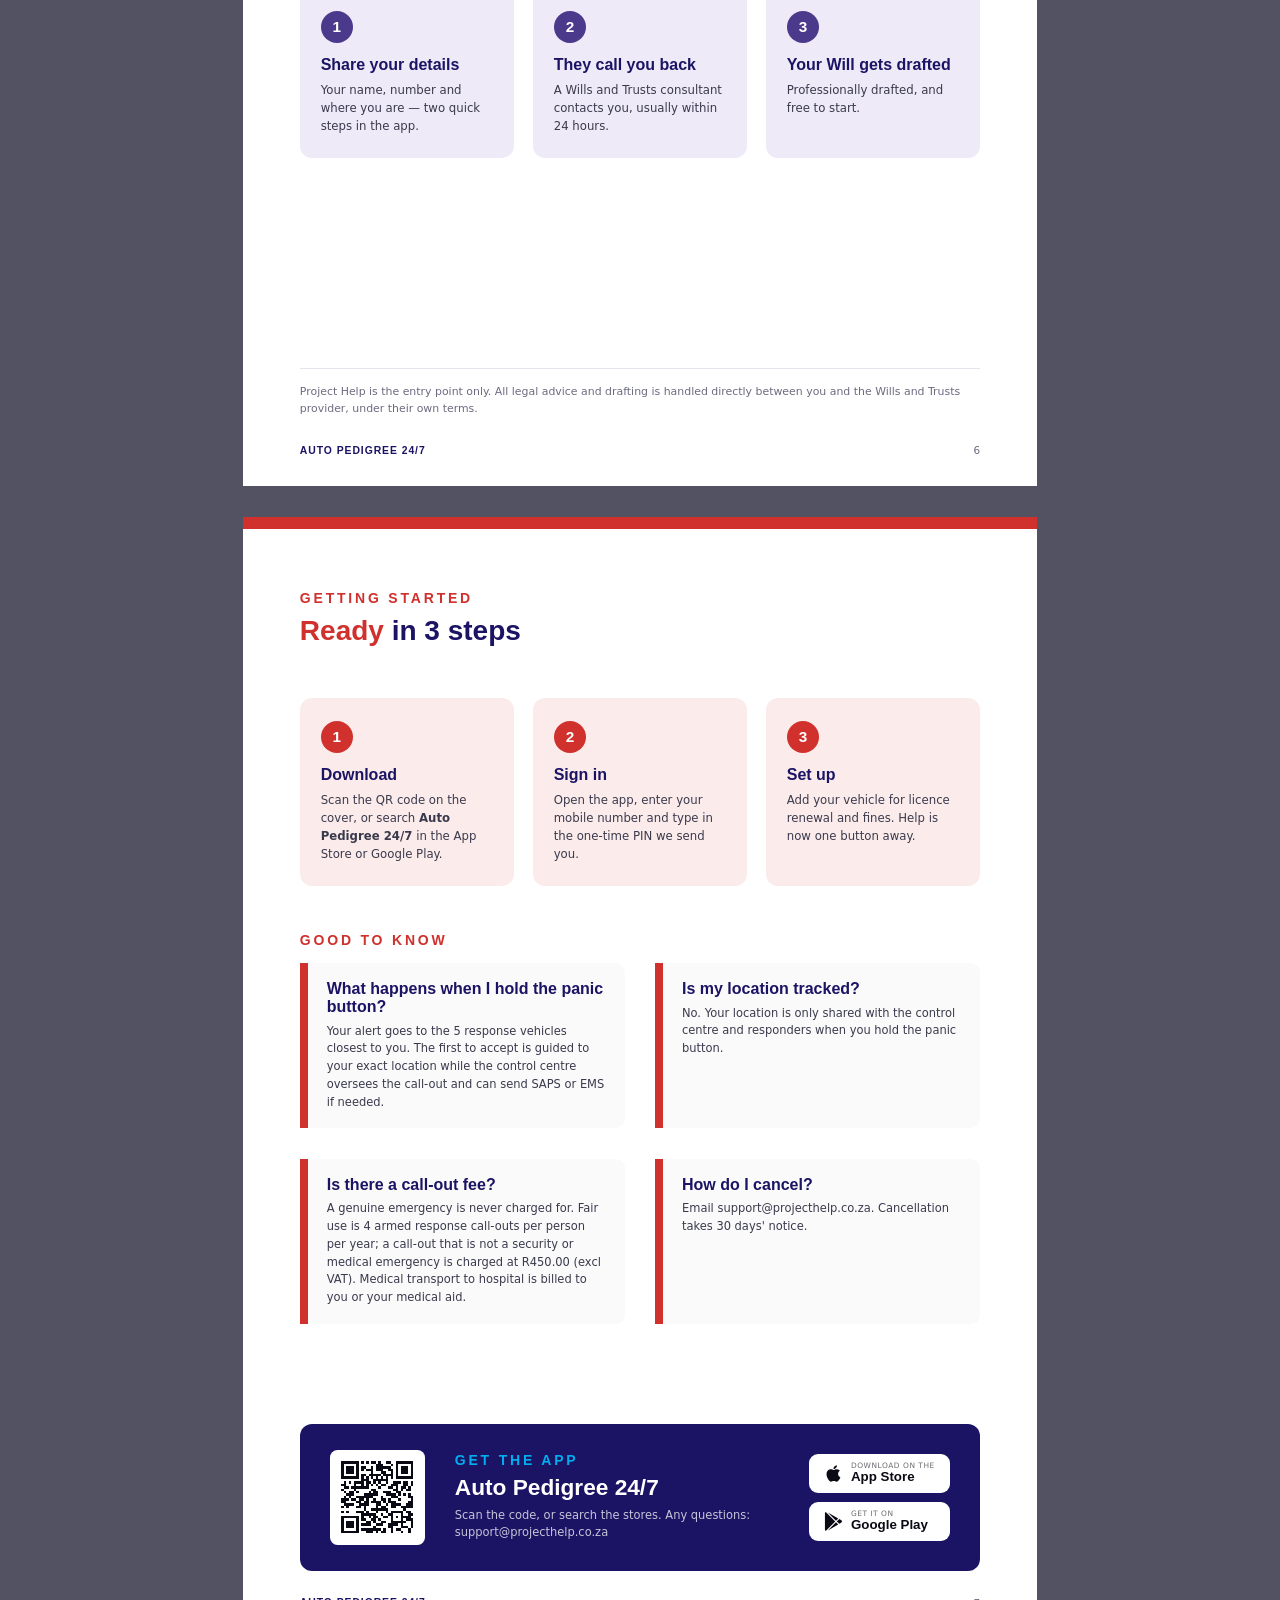
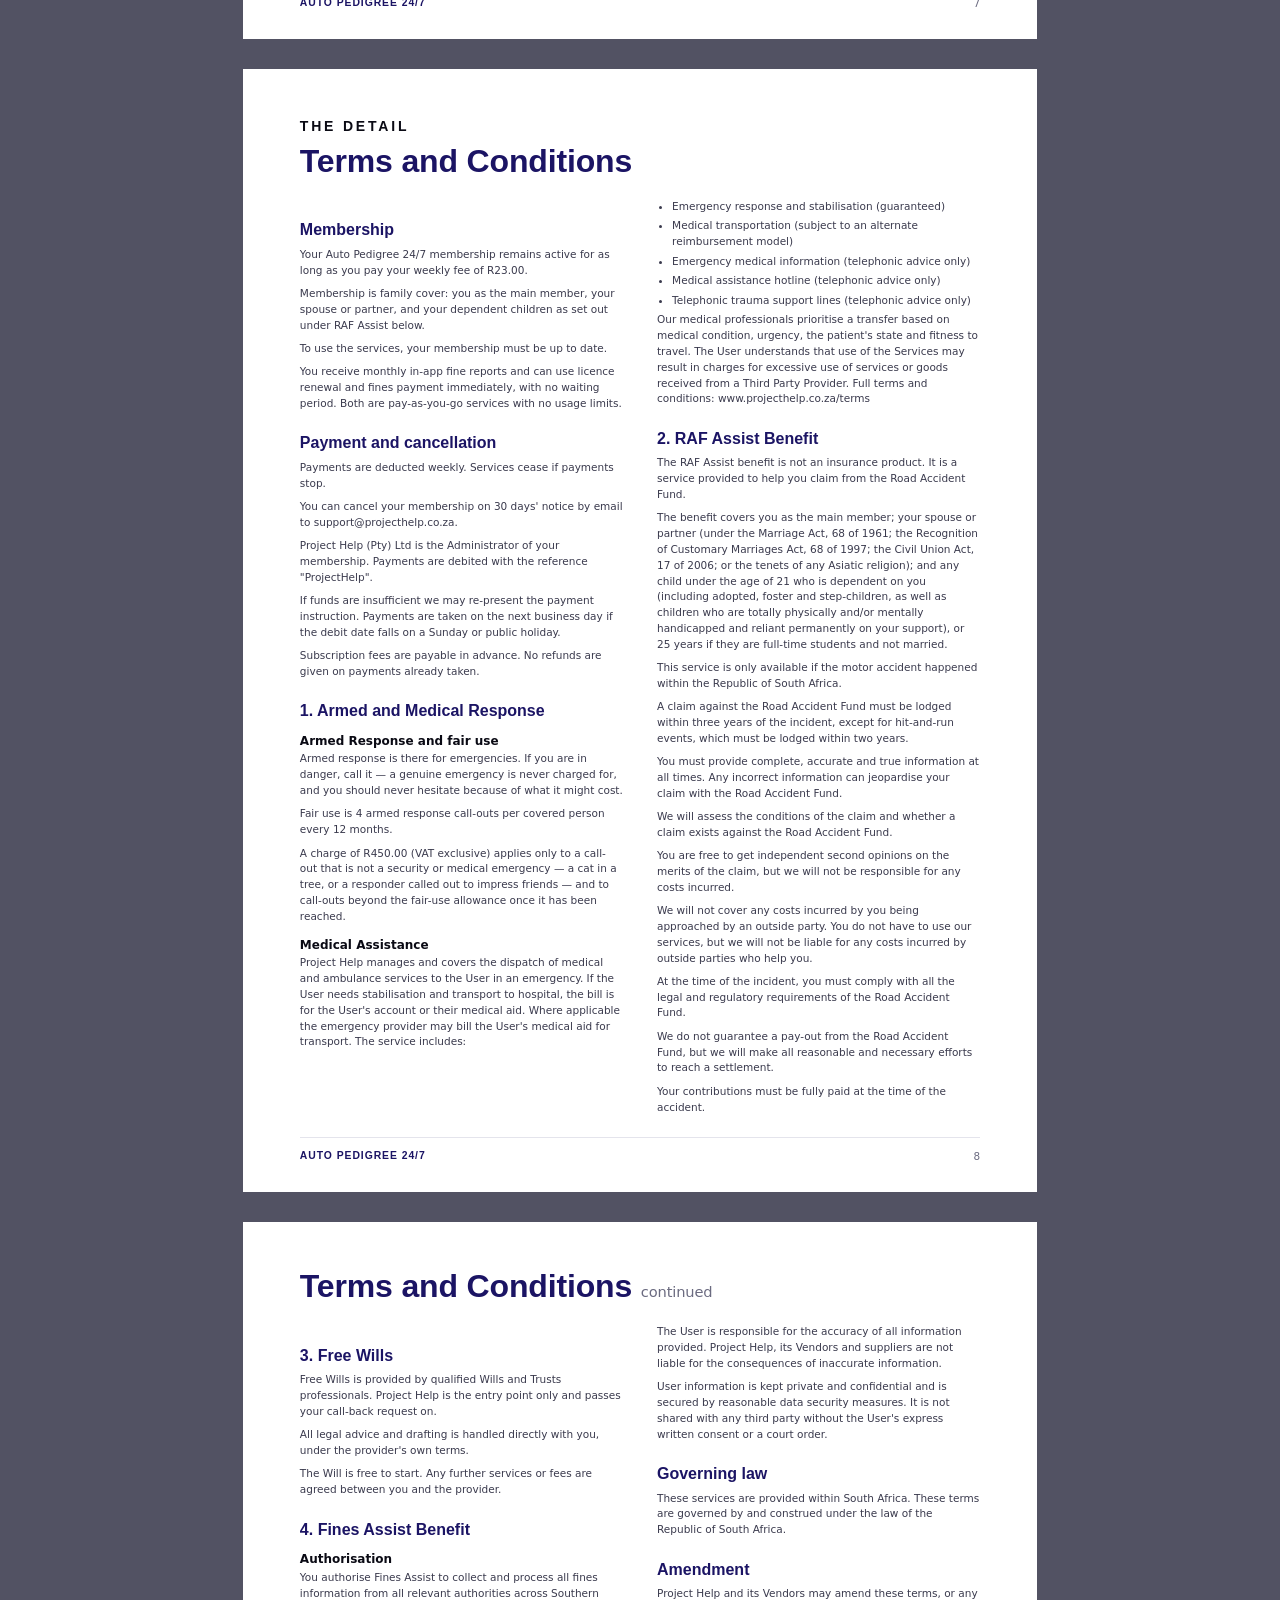
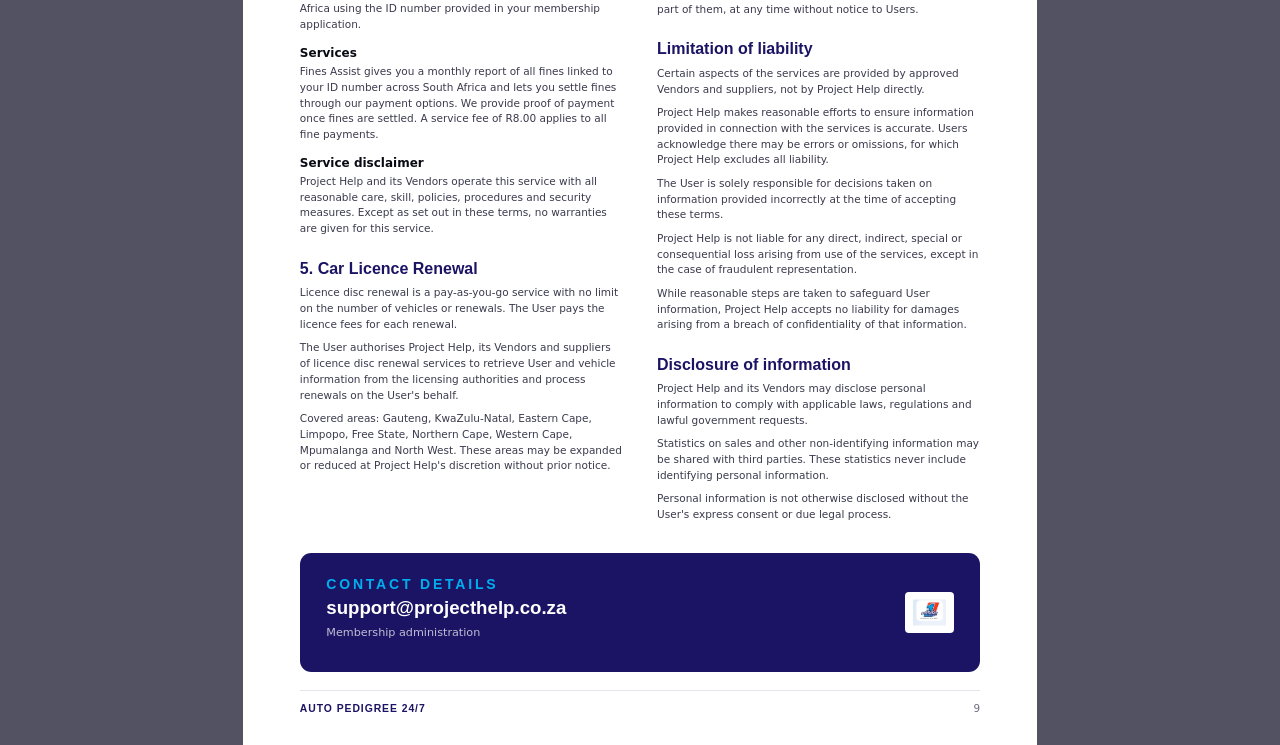
==== commit c62739b2: "brochure: rebuild the interior on the previous brochure's structure The first rebuild invented its o" ====
--- a/brochure/index.html
+++ b/brochure/index.html
@@ -186,70 +186,125 @@
 .store small{display:block; font-size:5.6pt; letter-spacing:.07em; text-transform:uppercase; opacity:.78; line-height:1;}
 .store b{display:block; font-family:var(--display); font-weight:700; font-size:10pt; line-height:1.1;}
 
-/* ---------- interior pages ---------- */
-.sheet{display:flex; flex-direction:column; height:100%;}
-.sheet-hero{
-  background:var(--navy); color:#fff;
-  padding:14mm 15mm 13mm;
-  position:relative; overflow:hidden;
-}
-.sheet-hero::after{
-  content:""; position:absolute; right:-24mm; top:-30mm;
-  width:95mm; height:95mm; border-radius:50%;
-  background:radial-gradient(circle, rgba(0,174,239,.30), transparent 68%);
-}
-.sheet-hero .inner{position:relative; z-index:1; display:grid; grid-template-columns:1fr 54mm; gap:10mm; align-items:center;}
-/* A page with no phone beside the copy. The RAF screen was a wall of
-   T&C text -- correct in the app, and a poor advertisement -- and at
-   that height it ran past the navy band into the white below it. */
-.sheet-hero .inner-wide{grid-template-columns:1fr; max-width:150mm;}
-.sheet-hero h2{color:#fff;}
-.sheet-hero .lede{color:#fff;}
-.sheet-hero p{color:rgba(255,255,255,.80); margin-top:4mm;}
-.sheet-phone{border-radius:6mm; padding:1.1mm; background:linear-gradient(160deg,#39414f,#141821); box-shadow:0 6mm 16mm rgba(0,0,0,.4);}
-.sheet-phone img{display:block; width:100%; border-radius:5mm;}
-
-.facts{display:flex; gap:5mm; margin-top:8mm; flex-wrap:wrap;}
-.fact{
-  background:rgba(255,255,255,.08); border:1px solid rgba(255,255,255,.14);
-  border-radius:3mm; padding:4mm 5mm; min-width:46mm; flex:1;
-}
-.fact b{
-  display:block; font-family:var(--display); font-weight:900;
-  font-size:21pt; line-height:1; color:var(--sky);
-}
-.fact span{display:block; font-size:8.4pt; color:rgba(255,255,255,.80); margin-top:1.6mm; line-height:1.4;}
-
-.sheet-body{padding:12mm 15mm 18mm; flex:1;}
-.steps{display:grid; grid-template-columns:repeat(3,1fr); gap:7mm; margin-top:6mm;}
-.step-n{
-  width:9mm; height:9mm; border-radius:50%;
-  background:var(--red); color:#fff;
-  font-family:var(--display); font-weight:800; font-size:12pt;
-  display:flex; align-items:center; justify-content:center; margin-bottom:3mm;
-}
-.step h4{font-family:var(--display); font-weight:700; font-size:12.5pt; color:var(--navy); margin-bottom:1.6mm;}
-.step p{font-size:9pt;}
-
-.notes{margin-top:10mm; padding-top:7mm; border-top:1px solid var(--line); display:grid; grid-template-columns:1fr 1fr; gap:7mm;}
-.note h4{font-family:var(--display); font-weight:700; font-size:11.5pt; color:var(--navy); margin-bottom:1.6mm;}
-.note p{font-size:8.8pt;}
-
-.pills{display:flex; flex-wrap:wrap; gap:2.4mm; margin-top:5mm;}
+/* ---------- interior pages ----------
+   The structure of the brochure JD keeps: a thin accent rule at the very top
+   of the page, a tinted panel carrying the eyebrow / two-tone headline /
+   lede / copy with the artwork beside it, then white space below for
+   "HOW IT WORKS" in three numbered cards, and a plain footnote.
+
+   One accent colour per section, set inline on the <section> as --accent and
+   --tint, taken from that service's tile in the app. Nothing here is
+   per-page: a new section page is a new accent pair, not new CSS.
+*/
+/* NOT height:100% -- .page already sets 297mm, and a later single-class
+   rule saying height:100% resolves against an auto-height body, which
+   collapsed every interior page to the height of its content and floated
+   the page footer up into the middle of the sheet. */
+.sheet{display:flex; flex-direction:column;}
+.rule{height:3.4mm; background:var(--accent); flex:0 0 auto;}
+
+.panel{background:var(--tint); padding:13mm 15mm 12mm; flex:0 0 auto;}
+.panel-grid{display:grid; grid-template-columns:1fr 54mm; gap:10mm; align-items:center;}
+.panel-grid-wide{grid-template-columns:1fr; max-width:152mm;}
+.panel h2{font-size:28pt;}
+.panel h2 .accent{color:var(--accent);}
+.panel .eyebrow{color:var(--accent);}
+.panel p{margin-top:4mm;}
+
+.panel-dark h2{color:#fff;}
+.panel-dark .lede{color:#fff;}
+.panel-dark p{color:rgba(255,255,255,.82);}
+
+.art{display:flex; align-items:center; justify-content:center;}
+.art-phone{display:block; width:100%; border-radius:3.4mm; box-shadow:0 5mm 13mm rgba(10,10,20,.32);}
+.art-net{display:block; width:100%; border-radius:3mm;}
+
+/* flex column + footnote:margin-top:auto pins the small print just above
+   the page footer, so the white space lands in one place at the bottom of
+   the copy instead of trailing off the end of the page. */
+.body{padding:11mm 15mm 18mm; flex:1; display:flex; flex-direction:column;}
+.body h3{font-family:var(--display); font-weight:800; font-size:21pt; line-height:1; color:var(--navy); margin-bottom:7mm;}
+.body h3 .accent{color:var(--accent);}
+.eyebrow.on-light{color:var(--accent);}
+
+/* three numbered cards -- the "how it works" row on every service page */
+.cards{display:grid; grid-template-columns:repeat(3,1fr); gap:5mm; margin-top:4.5mm;}
+.card{background:var(--tint); border-radius:3.2mm; padding:6mm 5.5mm;}
+.card p{font-size:8.8pt;}
+/* Direct children only: a <b> inside a card's paragraph is emphasis in a
+   sentence, and display:block broke it onto its own line. */
+.card > b, .aside > b, .warn > b{
+  display:block; font-family:var(--display); font-weight:700;
+  font-size:12pt; color:var(--navy); margin-bottom:1.8mm;
+}
+.n{
+  width:8.6mm; height:8.6mm; border-radius:50%;
+  background:var(--accent); color:#fff;
+  font-family:var(--display); font-weight:800; font-size:11.5pt;
+  display:flex; align-items:center; justify-content:center;
+  margin-bottom:3.4mm; flex:0 0 auto;
+}
+
+/* the same three steps stacked, where the page needs the right-hand column */
+.stepslist{list-style:none; margin-top:4.5mm;}
+.stepslist li{display:flex; gap:4mm; margin-bottom:6mm;}
+.stepslist .n{margin-bottom:0;}
+.stepslist b{font-family:var(--display); font-weight:700; font-size:12pt; color:var(--navy);}
+.stepslist p{font-size:8.8pt; margin-top:1mm;}
+
+.two{display:grid; grid-template-columns:1fr 1fr; gap:8mm;}
+.asides{display:flex; flex-direction:column; gap:5mm;}
+.aside{
+  background:var(--paper); border-left:2.2mm solid var(--accent);
+  border-radius:0 2.4mm 2.4mm 0; padding:4.5mm 5mm;
+}
+.aside p{font-size:8.6pt;}
+
+.warn{
+  margin-top:8mm; background:var(--paper); border-left:2.6mm solid var(--accent);
+  border-radius:0 2.4mm 2.4mm 0; padding:5mm 6mm;
+}
+.warn p{font-size:8.6pt;}
+
+.footnote{
+  margin-top:auto; padding-top:4mm; border-top:1px solid var(--line);
+  font-size:8.2pt; color:var(--ink-mute);
+}
+
+.pills{display:flex; flex-wrap:wrap; gap:2.4mm; margin-top:4.5mm;}
 .pill{
-  background:var(--sky-soft); color:#0b5d78;
+  background:var(--tint); color:var(--navy);
   border-radius:99px; padding:1.6mm 3.6mm;
   font-size:8.2pt; font-weight:600;
 }
-.pill.warn{background:#fdeaec; color:#9a1220;}
-
-.disclaimer{
-  margin-top:8mm; background:var(--paper); border-left:2.6mm solid var(--sky);
-  padding:5mm 6mm; border-radius:0 2.4mm 2.4mm 0;
-}
-.disclaimer b{font-family:var(--display); font-weight:700; font-size:11pt; color:var(--navy); display:block; margin-bottom:1.6mm;}
-.disclaimer p{font-size:8.6pt;}
-
+
+.pfoot{
+  position:absolute; left:15mm; right:15mm; bottom:8mm;
+  display:flex; justify-content:space-between; align-items:center;
+  font-size:7.8pt; color:var(--ink-mute);
+}
+.pfoot span:first-child{
+  font-family:var(--display); font-weight:700;
+  letter-spacing:.09em; text-transform:uppercase; color:var(--navy);
+}
+
+/* closing call to action, bottom of the getting-started page */
+.closer{
+  margin-top:auto; background:var(--navy); color:#fff;
+  border-radius:3.2mm; padding:7mm 8mm;
+  display:flex; align-items:center; gap:8mm;
+}
+.closer .qr{background:#fff; border-radius:2mm; padding:1.6mm; width:25mm; height:25mm;}
+.closer-copy{flex:1;}
+.closer-copy .eyebrow{color:var(--sky);}
+.closer-copy b{display:block; font-family:var(--display); font-weight:800; font-size:17pt; margin-top:1.5mm;}
+.closer-copy p{color:rgba(255,255,255,.75); font-size:8.6pt; margin-top:1.5mm;}
+.closer .stores{margin-top:0; flex-direction:column; gap:2.4mm;}
+.closer .store{background:#fff; color:var(--ink);}
+.closer .store svg{fill:var(--ink);}
+.closer .store small{opacity:.6;}
+
+/* kept for the T&C pages, which carry no accent */
 .foot{
   position:absolute; left:15mm; right:15mm; bottom:8mm;
   display:flex; justify-content:space-between; align-items:center;
@@ -367,332 +422,393 @@
   </div>
 </section>
 
-<!-- ======================== 2. ARMED RESPONSE ======================== -->
-<section class="page">
-  <div class="sheet">
-    <div class="sheet-hero">
-      <div class="inner">
-        <div>
-          <div class="eyebrow">Nationwide network</div>
-          <h2 style="margin-top:3mm">The closest responders,<br>sent straight to you.</h2>
-          <p>
-            Cutting edge technology combined with GPS connects you to the best armed
-            and medical responders in the country — over 5000 of them, nationwide.
-          </p>
-          <div class="facts">
-            <div class="fact"><b>4</b><span>armed response call-outs per person, every 12 months</span></div>
-            <div class="fact"><b>5000+</b><span>armed and medical responders, nationwide</span></div>
-            <div class="fact"><b>24/7</b><span>control room oversight on every activation</span></div>
-          </div>
-        </div>
-        <div class="sheet-phone"><img src="assets/app-signin.jpg" alt="Signing in to Auto Pedigree 24/7" /></div>
-      </div>
-    </div>
-
-    <div class="sheet-body">
-      <div class="eyebrow on-light">How it works</div>
-      <div class="steps">
-        <div class="step">
-          <div class="step-n">1</div>
-          <h4>Hold for help</h4>
-          <p>Hold the red HOLD button in your Auto Pedigree 24/7 app for 3 seconds.</p>
-        </div>
-        <div class="step">
-          <div class="step-n">2</div>
-          <h4>Closest responder</h4>
-          <p>Your alert is distributed automatically to the 5 response vehicles closest to your location.</p>
-        </div>
-        <div class="step">
-          <div class="step-n">3</div>
-          <h4>GPS navigation</h4>
-          <p>The accepting vehicle is navigated to your exact location through built-in GPS and accurate tracking.</p>
-        </div>
-      </div>
-
-      <div class="notes">
-        <div class="note">
-          <h4>Instant client profile</h4>
+
+<!-- ===================================================================
+     INTERIOR PAGES — the structure of the previous brochure, which JD prefers
+     ===================================================================
+     Each section page is: a coloured rule at the very top, a tinted panel
+     carrying the eyebrow / two-tone headline / lede / copy with the artwork
+     beside it, then white space below for "HOW IT WORKS" in three cards and
+     a plain footnote. One accent colour per section, taken from that
+     service's tile in the app:
+
+       armed response  red     #d0312d   (dark navy panel)
+       RAF Assist      green   #1f9d5b
+       licence         blue    #2f5fb3
+       fines           red     #d0312d
+       free wills      purple  #4b3a8c
+
+     My first attempt invented its own layout — heavy navy headers, big
+     number tiles, disclaimer rails. JD's verdict was the structure, not the
+     content, so the content below is unchanged and the structure is his.
+-->
+
+<!-- ======================= 2. ARMED RESPONSE ======================= -->
+<section class="page sheet" style="--accent:#d0312d; --tint:#13283f">
+  <div class="rule"></div>
+  <div class="panel panel-dark">
+    <div class="panel-grid">
+      <div>
+        <div class="eyebrow">Nationwide network</div>
+        <h2><span class="accent">The closest</span><br>responders, sent<br>straight to you.</h2>
+        <p>
+          Cutting edge technology combined with GPS connects you to the best armed
+          and medical responders in the country — over 5000 of them, nationwide.
+        </p>
+      </div>
+      <div class="art">
+        <img class="art-net" src="assets/responders.png" alt="The control centre distributing an alert to the closest response vehicles" />
+      </div>
+    </div>
+  </div>
+
+  <div class="body">
+    <h3><span class="accent">Armed</span> and Medical Response</h3>
+
+    <div class="two">
+      <div>
+        <div class="eyebrow on-light">How it works</div>
+        <ol class="stepslist">
+          <li>
+            <span class="n">1</span>
+            <div><b>Hold for Help</b>
+              <p>Hold the red HOLD button in your Auto Pedigree 24/7 app for 3 seconds.</p></div>
+          </li>
+          <li>
+            <span class="n">2</span>
+            <div><b>Closest responder activated</b>
+              <p>Your panic alert is distributed automatically to the 5 response vehicles closest to your location.</p></div>
+          </li>
+          <li>
+            <span class="n">3</span>
+            <div><b>GPS navigation</b>
+              <p>The accepting response vehicle is navigated to your exact location through built-in GPS and accurate tracking.</p></div>
+          </li>
+        </ol>
+      </div>
+      <div class="asides">
+        <div class="aside">
+          <b>Instant client profile</b>
           <p>Your identity and other key information are shared automatically with the dispatched response vehicle and the control centre.</p>
         </div>
-        <div class="note">
-          <h4>Control room back-up</h4>
+        <div class="aside">
+          <b>Control room back-up</b>
           <p>The control centre oversees all activations. It can dispatch additional resources such as SAPS and EMS if required.</p>
         </div>
-      </div>
-
-      <div class="disclaimer">
-        <b>Medical transport</b>
-        <p>Emergency response and stabilisation is covered. Transport to hospital is billed to you or your medical aid.</p>
-      </div>
-    </div>
-  </div>
-  <div class="foot"><b>Auto Pedigree 24/7</b><span>2</span></div>
+        <div class="aside">
+          <b>Medical transport</b>
+          <p>Emergency response and stabilisation is covered. Transport to hospital is billed to you or your medical aid.</p>
+        </div>
+      </div>
+    </div>
+
+    <p class="footnote">
+      Fair use is 4 armed response call-outs per covered person every 12 months. A genuine
+      emergency is never charged for — see the terms at the back.
+    </p>
+  </div>
+  <div class="pfoot"><span>Auto Pedigree 24/7</span><span>2</span></div>
 </section>
 
-<!-- ============================ 3. RAF ============================ -->
-<section class="page">
-  <div class="sheet">
-    <div class="sheet-hero">
-      <div class="inner inner-wide">
-        <div>
-          <div class="eyebrow">After a road accident</div>
-          <h2 style="margin-top:3mm">Road Accident<br>Fund Claims</h2>
-          <div class="lede">Injured in a road accident? We run the claim for you.</div>
-          <p>
-            The Road Accident Fund provides financial support to people injured or killed
-            in road accidents caused by another driver's negligence. Claiming is slow and
-            full of paperwork. Your membership puts a claims team, a lawyer and the
-            reports behind you — and it costs you nothing.
-          </p>
-          <div class="facts">
-            <div class="fact"><b>100%</b><span>of your Road Accident Fund payout, at the end of the claim</span></div>
-            <div class="fact"><b>R0</b><span>legal representation, administration, claims management and reports</span></div>
-          </div>
+<!-- ========================= 3. RAF ASSIST ========================= -->
+<section class="page sheet" style="--accent:#1f9d5b; --tint:#e8f5ee">
+  <div class="rule"></div>
+  <div class="panel">
+    <div class="panel-grid panel-grid-wide">
+      <div>
+        <div class="eyebrow">After a road accident</div>
+        <h2><span class="accent">Road Accident</span><br>Fund Claims</h2>
+        <div class="lede">Injured in a road accident? We run the claim for you.</div>
+        <p>
+          The Road Accident Fund provides financial support to people injured or killed in
+          road accidents caused by another driver's negligence. Claiming is slow and full of
+          paperwork. Your membership puts a claims team, a lawyer and the reports behind
+          you — and it costs you nothing.
+        </p>
+        <p><b>You keep 100% of your payout.</b> Legal representation, administration, claims
+          management, medical and legal reports, and loss of support and actuarial reports
+          are all included at no cost.</p>
+      </div>
+    </div>
+  </div>
+
+  <div class="body">
+    <h3><span class="accent">RAF</span> Assist</h3>
+
+    <div class="eyebrow on-light">How to claim</div>
+    <div class="cards">
+      <div class="card">
+        <span class="n">1</span>
+        <b>Get in touch</b>
+        <p>Email support@projecthelp.co.za, or tap RAF on the app's home screen.</p>
+      </div>
+      <div class="card">
+        <span class="n">2</span>
+        <b>Verify your cover</b>
+        <p>Give your ID number or membership number so we can confirm your membership.</p>
+      </div>
+      <div class="card">
+        <span class="n">3</span>
+        <b>We take it from there</b>
+        <p>Our claims team contacts you and guides you through every step of the claim.</p>
+      </div>
+    </div>
+
+    <div class="two" style="margin-top:9mm">
+      <div class="aside">
+        <b>You and your partner</b>
+        <p>The main member, and your spouse or partner — including marriages under the
+          Marriage Act, the Recognition of Customary Marriages Act, the Civil Union Act,
+          or the tenets of any Asiatic religion.</p>
+      </div>
+      <div class="aside">
+        <b>Your children</b>
+        <p>Dependent children under 21 — adopted, foster and step-children included, and
+          children who are permanently reliant on your support — or up to 25 if they are
+          full-time students and unmarried.</p>
+      </div>
+    </div>
+
+    <div class="pills">
+      <span class="pill">Claim within 3 years of the accident</span>
+      <span class="pill">Hit-and-run: within 2 years</span>
+      <span class="pill">Accident must happen in South Africa</span>
+      <span class="pill">Membership active for the whole claim</span>
+    </div>
+
+    <div class="warn">
+      <b>RAF Assist is not insurance.</b>
+      <p>It is a service that helps you claim from the Road Accident Fund. We cannot
+        guarantee a payout, but we make every reasonable effort to reach a settlement —
+        and the information you give us must be complete and accurate, because anything
+        incorrect can jeopardise the claim.</p>
+    </div>
+  </div>
+  <div class="pfoot"><span>Auto Pedigree 24/7</span><span>3</span></div>
+</section>
+
+<!-- ========================== 4. LICENCE ========================== -->
+<section class="page sheet" style="--accent:#2f5fb3; --tint:#e9eff9">
+  <div class="rule"></div>
+  <div class="panel">
+    <div class="panel-grid">
+      <div>
+        <div class="eyebrow">Your licence</div>
+        <h2><span class="accent">Licence</span> Disc<br>Renewal</h2>
+        <div class="lede">Renew your disc in minutes.</div>
+        <p>No queues. We renew your disc with the authorities and courier it straight to
+          your door. Service and delivery cost you nothing.</p>
+      </div>
+      <div class="art"><img class="art-phone" src="assets/app-licence.jpg" alt="Licence disc renewal in the Auto Pedigree 24/7 app" /></div>
+    </div>
+  </div>
+
+  <div class="body">
+    <div class="eyebrow on-light">How it works</div>
+    <div class="cards">
+      <div class="card">
+        <span class="n">1</span>
+        <b>Add your vehicle</b>
+        <p>Tap Licence on the home screen and add your vehicle once: registration, make and model.</p>
+      </div>
+      <div class="card">
+        <span class="n">2</span>
+        <b>We renew it</b>
+        <p>We let you know when renewal is due, quote the fees up front and renew with the authorities.</p>
+      </div>
+      <div class="card">
+        <span class="n">3</span>
+        <b>Disc delivered</b>
+        <p>Your new licence disc is couriered to your address.</p>
+      </div>
+    </div>
+
+    <div class="eyebrow on-light" style="margin-top:9mm">Where we cover</div>
+    <div class="pills">
+      <span class="pill">Gauteng</span><span class="pill">KwaZulu-Natal</span>
+      <span class="pill">Eastern Cape</span><span class="pill">Limpopo</span>
+      <span class="pill">Free State</span><span class="pill">Northern Cape</span>
+      <span class="pill">Western Cape</span><span class="pill">Mpumalanga</span>
+      <span class="pill">North West</span>
+    </div>
+
+    <p class="footnote">
+      Pay-as-you-go: renew as many vehicles as you like, as often as you need. You pay only
+      the licence fees — by debit card, credit card or EFT.
+    </p>
+  </div>
+  <div class="pfoot"><span>Auto Pedigree 24/7</span><span>4</span></div>
+</section>
+
+<!-- =========================== 5. FINES =========================== -->
+<section class="page sheet" style="--accent:#d0312d; --tint:#fbeceb">
+  <div class="rule"></div>
+  <div class="panel">
+    <div class="panel-grid">
+      <div>
+        <div class="eyebrow">Your fines</div>
+        <h2><span class="accent">Fines</span> Assist</h2>
+        <div class="lede">Know what you owe, and settle it in one tap.</div>
+        <p>We pull your outstanding fines from the authorities — RTMC, JMPD and the metros —
+          across 250 municipalities, so nothing turns up as a surprise at a roadblock.</p>
+      </div>
+      <div class="art"><img class="art-phone" src="assets/app-fines.jpg" alt="Fines Assist in the Auto Pedigree 24/7 app" /></div>
+    </div>
+  </div>
+
+  <div class="body">
+    <div class="eyebrow on-light">How it works</div>
+    <div class="cards">
+      <div class="card">
+        <span class="n">1</span>
+        <b>Sync your fines</b>
+        <p>Tap Fines on the home screen and sync. We pull the latest from the authorities.</p>
+      </div>
+      <div class="card">
+        <span class="n">2</span>
+        <b>Stay informed</b>
+        <p>Get a fines report in-app every month. We flag anything new.</p>
+      </div>
+      <div class="card">
+        <span class="n">3</span>
+        <b>Settle in one tap</b>
+        <p>Pay one fine or all of them. We settle on your behalf and send proof of payment.</p>
+      </div>
+    </div>
+
+    <div class="two" style="margin-top:9mm">
+      <div class="aside">
+        <b>50% discount on early payment</b>
+        <p>Fines paid within 30 days of issue qualify for a 50% discount from the authority.</p>
+      </div>
+      <div class="aside">
+        <b>Proof of payment, every time</b>
+        <p>We settle on your behalf and send you the proof. Nothing to print, nothing to queue for.</p>
+      </div>
+    </div>
+
+    <p class="footnote">A service fee of R8.00 applies to each fine payment.</p>
+  </div>
+  <div class="pfoot"><span>Auto Pedigree 24/7</span><span>5</span></div>
+</section>
+
+<!-- ========================= 6. FREE WILLS ========================= -->
+<section class="page sheet" style="--accent:#4b3a8c; --tint:#eeeaf7">
+  <div class="rule"></div>
+  <div class="panel">
+    <div class="panel-grid">
+      <div>
+        <div class="eyebrow">Wills and trusts</div>
+        <h2><span class="accent">Free</span> Wills</h2>
+        <div class="lede">Get a professionally drafted Will.</div>
+        <p>Free to start, drafted by qualified Wills and Trusts professionals. Request a call
+          back in the app and a consultant contacts you directly. No queues and no legal jargon.</p>
+      </div>
+      <div class="art"><img class="art-phone" src="assets/app-wills.jpg" alt="Free Wills in the Auto Pedigree 24/7 app" /></div>
+    </div>
+  </div>
+
+  <div class="body">
+    <div class="eyebrow on-light">How it works</div>
+    <div class="cards">
+      <div class="card">
+        <span class="n">1</span>
+        <b>Share your details</b>
+        <p>Your name, number and where you are — two quick steps in the app.</p>
+      </div>
+      <div class="card">
+        <span class="n">2</span>
+        <b>They call you back</b>
+        <p>A Wills and Trusts consultant contacts you, usually within 24 hours.</p>
+      </div>
+      <div class="card">
+        <span class="n">3</span>
+        <b>Your Will gets drafted</b>
+        <p>Professionally drafted, and free to start.</p>
+      </div>
+    </div>
+
+    <p class="footnote">
+      Project Help is the entry point only. All legal advice and drafting is handled directly
+      between you and the Wills and Trusts provider, under their own terms.
+    </p>
+  </div>
+  <div class="pfoot"><span>Auto Pedigree 24/7</span><span>6</span></div>
+</section>
+
+<!-- ======================= 7. GETTING STARTED ======================= -->
+<section class="page sheet" style="--accent:#d0312d; --tint:#fbeceb">
+  <div class="rule"></div>
+  <div class="body" style="padding-top:16mm">
+    <div class="eyebrow on-light">Getting started</div>
+    <h3 style="margin-top:3mm"><span class="accent">Ready</span> in 3 steps</h3>
+
+    <div class="cards" style="margin-top:7mm">
+      <div class="card">
+        <span class="n">1</span>
+        <b>Download</b>
+        <p>Scan the QR code on the cover, or search <b>Auto Pedigree 24/7</b> in the App Store or Google Play.</p>
+      </div>
+      <div class="card">
+        <span class="n">2</span>
+        <b>Sign in</b>
+        <p>Open the app, enter your mobile number and type in the one-time PIN we send you.</p>
+      </div>
+      <div class="card">
+        <span class="n">3</span>
+        <b>Set up</b>
+        <p>Add your vehicle for licence renewal and fines. Help is now one button away.</p>
+      </div>
+    </div>
+
+    <div class="eyebrow on-light" style="margin-top:12mm">Good to know</div>
+    <div class="two" style="margin-top:4mm">
+      <div class="aside">
+        <b>What happens when I hold the panic button?</b>
+        <p>Your alert goes to the 5 response vehicles closest to you. The first to accept is
+          guided to your exact location while the control centre oversees the call-out and
+          can send SAPS or EMS if needed.</p>
+      </div>
+      <div class="aside">
+        <b>Is my location tracked?</b>
+        <p>No. Your location is only shared with the control centre and responders when you
+          hold the panic button.</p>
+      </div>
+      <div class="aside">
+        <b>Is there a call-out fee?</b>
+        <p>A genuine emergency is never charged for. Fair use is 4 armed response call-outs
+          per person per year; a call-out that is not a security or medical emergency is
+          charged at R450.00 (excl VAT). Medical transport to hospital is billed to you or
+          your medical aid.</p>
+      </div>
+      <div class="aside">
+        <b>How do I cancel?</b>
+        <p>Email support@projecthelp.co.za. Cancellation takes 30 days' notice.</p>
+      </div>
+    </div>
+    <div class="closer">
+      <svg class="qr" viewBox="0 0 33 33" shape-rendering="crispEdges" aria-label="Scan to download Auto Pedigree 24/7"><rect width="33" height="33" fill="#fff"/><path class="qrline" stroke="#0a0a14" d="M2 2.5h7m1 0h1m1 0h1m1 0h2m1 0h1m2 0h2m2 0h7m-29 1h1m5 0h1m7 0h3m3 0h1m1 0h1m5 0h1m-29 1h1m1 0h3m1 0h1m1 0h2m2 0h1m1 0h6m2 0h1m1 0h3m1 0h1m-29 1h1m1 0h3m1 0h1m1 0h1m1 0h3m1 0h3m2 0h2m1 0h1m1 0h3m1 0h1m-29 1h1m1 0h3m1 0h1m5 0h1m3 0h2m2 0h1m1 0h1m1 0h3m1 0h1m-29 1h1m5 0h1m1 0h2m1 0h5m1 0h4m1 0h1m5 0h1m-29 1h7m1 0h1m1 0h1m1 0h1m1 0h1m1 0h1m1 0h1m1 0h1m1 0h7m-21 1h3m2 0h6m-18 1h1m1 0h1m1 0h4m1 0h2m1 0h1m1 0h1m2 0h1m2 0h3m1 0h2m1 0h1m-29 1h2m3 0h1m2 0h1m1 0h1m1 0h1m1 0h1m1 0h2m2 0h3m2 0h2m1 0h1m-28 1h2m1 0h7m4 0h1m3 0h2m1 0h1m1 0h2m1 0h1m-28 1h1m4 0h1m6 0h2m7 0h2m1 0h1m1 0h2m-27 1h1m1 0h2m1 0h1m4 0h1m1 0h2m2 0h3m2 0h2m-22 1h3m4 0h6m3 0h4m1 0h1m1 0h1m1 0h1m-27 1h1m1 0h1m2 0h7m3 0h1m3 0h3m4 0h2m-29 1h3m1 0h2m1 0h2m1 0h1m2 0h1m2 0h2m1 0h1m3 0h1m4 0h1m-29 1h2m4 0h2m1 0h2m1 0h4m1 0h1m1 0h3m5 0h2m-28 1h4m2 0h4m3 0h2m2 0h1m1 0h4m2 0h3m-29 1h1m1 0h1m3 0h2m1 0h1m4 0h1m1 0h2m2 0h2m2 0h5m-20 1h1m2 0h7m6 0h1m-26 1h1m1 0h1m3 0h3m1 0h1m3 0h1m3 0h1m1 0h5m1 0h2m-20 1h6m2 0h1m2 0h2m3 0h1m2 0h2m-29 1h7m1 0h1m2 0h1m1 0h2m2 0h2m1 0h1m1 0h1m1 0h4m-28 1h1m5 0h1m1 0h2m2 0h2m1 0h1m4 0h1m3 0h1m1 0h3m-29 1h1m1 0h3m1 0h1m3 0h2m1 0h1m2 0h2m2 0h6m2 0h1m-29 1h1m1 0h3m1 0h1m1 0h4m2 0h3m2 0h4m1 0h1m3 0h1m-29 1h1m1 0h3m1 0h1m6 0h1m5 0h2m3 0h3m1 0h1m-29 1h1m5 0h1m1 0h8m1 0h1m2 0h1m1 0h2m3 0h1m-28 1h7m3 0h3m1 0h1m1 0h2m2 0h1m3 0h1m2 0h1"/></svg>
+      <div class="closer-copy">
+        <div class="eyebrow">Get the app</div>
+        <b>Auto Pedigree 24/7</b>
+        <p>Scan the code, or search the stores. Any questions: support@projecthelp.co.za</p>
+      </div>
+      <div class="stores">
+        <div class="store">
+          <svg viewBox="0 0 384 512"><path d="M318.7 268.7c-.2-36.7 16.4-64.4 50-84.8-18.8-26.9-47.2-41.7-84.7-44.6-35.5-2.8-74.3 20.7-88.5 20.7-15 0-49.4-19.7-76.4-19.7C63.3 141.2 4 184.8 4 273.5q0 39.3 14.4 81.2c12.8 36.7 59 126.7 107.2 125.2 25.2-.6 43-17.9 75.8-17.9 31.8 0 48.3 17.9 76.4 17.9 48.6-.7 90.4-82.5 102.6-119.3-65.2-30.7-61.7-90-61.7-91.9Zm-56.6-164.2c27.3-32.4 24.8-61.9 24-72.5-24.1 1.4-52 16.4-67.9 34.9-17.5 19.8-27.8 44.3-25.6 71.9 26.1 2 49.9-11.4 69.5-34.3Z"/></svg>
+          <div><small>Download on the</small><b>App Store</b></div>
         </div>
-      </div>
-    </div>
-
-    <div class="sheet-body">
-      <div class="eyebrow on-light">How to claim</div>
-      <div class="steps">
-        <div class="step">
-          <div class="step-n">1</div>
-          <h4>Get in touch</h4>
-          <p>Email support@projecthelp.co.za, or tap RAF on the app's home screen.</p>
+        <div class="store">
+          <svg viewBox="0 0 512 512"><path d="M325.3 234.3 104.6 13l280.8 161.2-60.1 60.1ZM47 0C34 6.8 25.3 19.2 25.3 35.3v441.3c0 16.1 8.7 28.5 21.7 35.3l256.6-256L47 0Zm425.2 225.6-58.9-34.1-65.7 64.5 65.7 64.5 60.1-34.1c18-14.3 18-46.5-1.2-60.8ZM104.6 499l280.8-161.2-60.1-60.1L104.6 499Z"/></svg>
+          <div><small>Get it on</small><b>Google Play</b></div>
         </div>
-        <div class="step">
-          <div class="step-n">2</div>
-          <h4>Verify your cover</h4>
-          <p>Give your ID number or membership number so we can confirm your membership.</p>
-        </div>
-        <div class="step">
-          <div class="step-n">3</div>
-          <h4>We take it from there</h4>
-          <p>Our claims team contacts you and guides you through every step of the claim.</p>
-        </div>
-      </div>
-
-      <div class="notes">
-        <div class="note">
-          <h4>You and your partner</h4>
-          <p>The main member, and your spouse or partner — including marriages under the Marriage Act, the Recognition of Customary Marriages Act, the Civil Union Act, or the tenets of any Asiatic religion.</p>
-        </div>
-        <div class="note">
-          <h4>Your children</h4>
-          <p>Dependent children under 21 — adopted, foster and step-children included, and children who are permanently reliant on your support — or up to 25 if they are full-time students and unmarried.</p>
-        </div>
-      </div>
-
-      <div class="pills">
-        <span class="pill">Claim within 3 years of the accident</span>
-        <span class="pill">Hit-and-run: within 2 years</span>
-        <span class="pill">Accident must happen in South Africa</span>
-        <span class="pill">Membership active for the whole claim</span>
-      </div>
-
-      <div class="disclaimer">
-        <b>RAF Assist is not insurance</b>
-        <p>
-          It is a service that helps you claim from the Road Accident Fund. We cannot
-          guarantee a payout, but we make every reasonable effort to reach a settlement —
-          and the information you give us must be complete and accurate, because anything
-          incorrect can jeopardise the claim.
-        </p>
-      </div>
-    </div>
-  </div>
-  <div class="foot"><b>Auto Pedigree 24/7</b><span>3</span></div>
+      </div>
+    </div>
+  </div>
+  <div class="pfoot"><span>Auto Pedigree 24/7</span><span>7</span></div>
 </section>
 
-<!-- ========================== 4. LICENCE ========================== -->
-<section class="page">
-  <div class="sheet">
-    <div class="sheet-hero">
-      <div class="inner">
-        <div>
-          <div class="eyebrow">Your licence</div>
-          <h2 style="margin-top:3mm">Licence Disc<br>Renewal</h2>
-          <div class="lede">Renew your disc in minutes.</div>
-          <p>
-            No queues. We renew your disc with the authorities and courier it straight to
-            your door. Service and delivery cost you nothing.
-          </p>
-          <div class="facts">
-            <div class="fact"><b>R0</b><span>service and delivery. You pay only the licence fees</span></div>
-            <div class="fact"><b>∞</b><span>pay-as-you-go — as many vehicles as you like</span></div>
-          </div>
-        </div>
-        <div class="sheet-phone"><img src="assets/app-licence.jpg" alt="Licence disc renewal in the Auto Pedigree 24/7 app" /></div>
-      </div>
-    </div>
-
-    <div class="sheet-body">
-      <div class="eyebrow on-light">How it works</div>
-      <div class="steps">
-        <div class="step">
-          <div class="step-n">1</div>
-          <h4>Add your vehicle</h4>
-          <p>Tap Licence on the home screen and add your vehicle once: registration, make and model.</p>
-        </div>
-        <div class="step">
-          <div class="step-n">2</div>
-          <h4>We renew it</h4>
-          <p>We tell you when renewal is due, quote the fees up front and renew with the authorities.</p>
-        </div>
-        <div class="step">
-          <div class="step-n">3</div>
-          <h4>Disc delivered</h4>
-          <p>Your new licence disc is couriered to your address.</p>
-        </div>
-      </div>
-
-      <div style="margin-top:10mm; padding-top:7mm; border-top:1px solid var(--line)">
-        <div class="eyebrow on-light">Where we cover</div>
-        <div class="pills" style="margin-top:4mm">
-          <span class="pill">Gauteng</span><span class="pill">KwaZulu-Natal</span>
-          <span class="pill">Eastern Cape</span><span class="pill">Limpopo</span>
-          <span class="pill">Free State</span><span class="pill">Northern Cape</span>
-          <span class="pill">Western Cape</span><span class="pill">Mpumalanga</span>
-          <span class="pill">North West</span>
-        </div>
-      </div>
-
-      <div class="disclaimer">
-        <b>How you pay</b>
-        <p>Debit card, credit card or EFT. You pay the licence fees for each renewal; the service and the courier are free.</p>
-      </div>
-    </div>
-  </div>
-  <div class="foot"><b>Auto Pedigree 24/7</b><span>4</span></div>
-</section>
-
-<!-- =========================== 5. FINES =========================== -->
-<section class="page">
-  <div class="sheet">
-    <div class="sheet-hero">
-      <div class="inner">
-        <div>
-          <div class="eyebrow">Your fines</div>
-          <h2 style="margin-top:3mm">Fines Assist</h2>
-          <div class="lede">Know what you owe, and settle it in one tap.</div>
-          <p>
-            We pull your outstanding fines from the authorities — RTMC, JMPD and the metros
-            — across 250 municipalities, so nothing turns up as a surprise at a roadblock.
-          </p>
-          <div class="facts">
-            <div class="fact"><b>50%</b><span>discount on fines paid within 30 days</span></div>
-            <div class="fact"><b>R8</b><span>service fee per fine payment</span></div>
-          </div>
-        </div>
-        <div class="sheet-phone"><img src="assets/app-licence.jpg" alt="The Auto Pedigree 24/7 app" /></div>
-      </div>
-    </div>
-
-    <div class="sheet-body">
-      <div class="eyebrow on-light">How it works</div>
-      <div class="steps">
-        <div class="step">
-          <div class="step-n">1</div>
-          <h4>Sync your fines</h4>
-          <p>Tap Fines on the home screen and sync. We pull the latest from the authorities.</p>
-        </div>
-        <div class="step">
-          <div class="step-n">2</div>
-          <h4>Stay informed</h4>
-          <p>Get a fines report in-app every month. We flag anything new.</p>
-        </div>
-        <div class="step">
-          <div class="step-n">3</div>
-          <h4>Settle in one tap</h4>
-          <p>Pay one fine or all of them. We settle on your behalf and send proof of payment.</p>
-        </div>
-      </div>
-
-      <div class="notes">
-        <div class="note">
-          <h4>Across 250 municipalities</h4>
-          <p>Fines are collected against the ID number on your membership, from every authority we can reach — so a fine in another province does not go unnoticed.</p>
-        </div>
-        <div class="note">
-          <h4>Proof of payment, every time</h4>
-          <p>We settle on your behalf and send you the proof. Nothing to print, nothing to queue for.</p>
-        </div>
-      </div>
-    </div>
-  </div>
-  <div class="foot"><b>Auto Pedigree 24/7</b><span>5</span></div>
-</section>
-
-<!-- ======================= 6. WILLS + GET GOING ======================= -->
-<section class="page">
-  <div class="sheet">
-    <div class="sheet-hero">
-      <div class="inner">
-        <div>
-          <div class="eyebrow">Wills and trusts</div>
-          <h2 style="margin-top:3mm">Free Wills</h2>
-          <div class="lede">Get a professionally drafted Will.</div>
-          <p>
-            Free to start, drafted by qualified Wills and Trusts professionals. Request a
-            call back in the app and a consultant contacts you directly. No queues and no
-            legal jargon.
-          </p>
-          <div class="facts">
-            <div class="fact"><b>24h</b><span>typical call back after you request one in the app</span></div>
-            <div class="fact"><b>Free</b><span>to start. Project Help is the entry point; the drafting is handled with you directly</span></div>
-          </div>
-        </div>
-        <div class="sheet-phone"><img src="assets/app-wills.jpg" alt="Free Wills in the Auto Pedigree 24/7 app" /></div>
-      </div>
-    </div>
-
-    <div class="sheet-body">
-      <div class="eyebrow on-light">Ready in 3 steps</div>
-      <div class="steps">
-        <div class="step">
-          <div class="step-n">1</div>
-          <h4>Download</h4>
-          <p>Scan the QR code on the cover, or search <b>Auto Pedigree 24/7</b> in the App Store or Google Play.</p>
-        </div>
-        <div class="step">
-          <div class="step-n">2</div>
-          <h4>Sign in</h4>
-          <p>Open the app, enter your mobile number and type in the one-time PIN we send you.</p>
-        </div>
-        <div class="step">
-          <div class="step-n">3</div>
-          <h4>Set up</h4>
-          <p>Add your vehicle for licence renewal and fines. Help is now one button away.</p>
-        </div>
-      </div>
-
-      <div style="margin-top:9mm; padding-top:6mm; border-top:1px solid var(--line)">
-        <div class="eyebrow on-light">Good to know</div>
-        <div class="notes" style="margin-top:4mm; padding-top:0; border:0">
-          <div class="note">
-            <h4>What happens when I hold the panic button?</h4>
-            <p>Your alert goes to the 5 response vehicles closest to you. The first to accept is guided to your exact location while the control centre oversees the call-out and can send SAPS or EMS if needed.</p>
-          </div>
-          <div class="note">
-            <h4>Is my location tracked?</h4>
-            <p>No. Your location is only shared with the control centre and responders when you hold the panic button.</p>
-          </div>
-          <div class="note">
-            <h4>Is there a call-out fee?</h4>
-            <p>Your membership covers 4 armed response call-outs per person per year. Call-outs beyond this, or for non-emergencies, cost R450.00 (excl VAT) each. Medical transport to hospital is billed to you or your medical aid.</p>
-          </div>
-          <div class="note">
-            <h4>How do I cancel?</h4>
-            <p>Email support@projecthelp.co.za. Cancellation takes 30 days' notice.</p>
-          </div>
-        </div>
-      </div>
-    </div>
-  </div>
-  <div class="foot"><b>Auto Pedigree 24/7</b><span>6</span></div>
-</section>
-
-<!-- ========================== 7. TERMS 1 ========================== -->
+<!-- ========================== 8. TERMS 1 ========================== -->
 <section class="page">
   <div class="terms">
     <div class="eyebrow on-light">The detail</div>
@@ -742,10 +858,10 @@
       <p>Your contributions must be fully paid at the time of the accident.</p>
     </div>
   </div>
-  <div class="foot"><b>Auto Pedigree 24/7</b><span>7</span></div>
+  <div class="foot"><b>Auto Pedigree 24/7</b><span>8</span></div>
 </section>
 
-<!-- ========================== 8. TERMS 2 ========================== -->
+<!-- ========================== 9. TERMS 2 ========================== -->
 <section class="page">
   <div class="terms">
     <h2>Terms and Conditions <span style="font-family:var(--body); font-size:11pt; font-weight:400; color:var(--ink-mute)">continued</span></h2>
@@ -799,7 +915,7 @@
       <img src="assets/ap-logo.png" alt="Auto Pedigree" />
     </div>
   </div>
-  <div class="foot"><b>Auto Pedigree 24/7</b><span>8</span></div>
+  <div class="foot"><b>Auto Pedigree 24/7</b><span>9</span></div>
 </section>
 
 </body>
